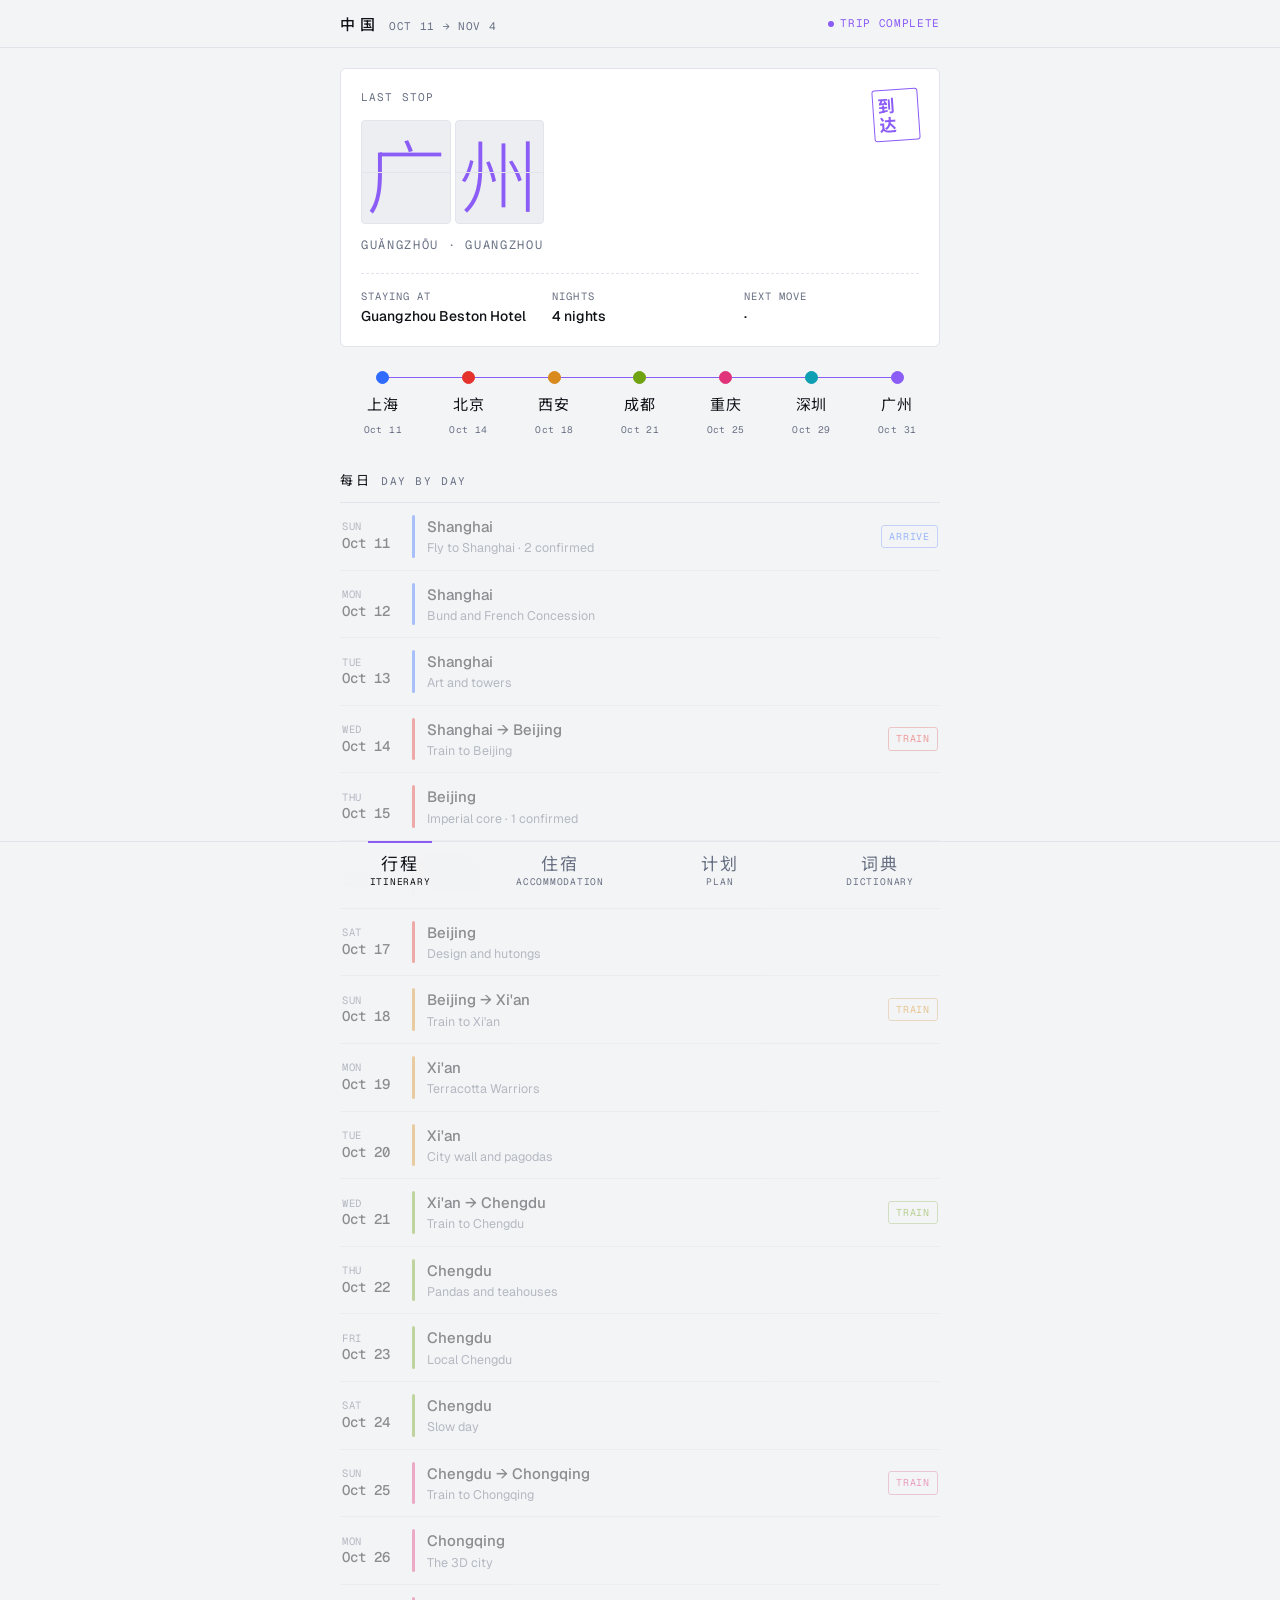
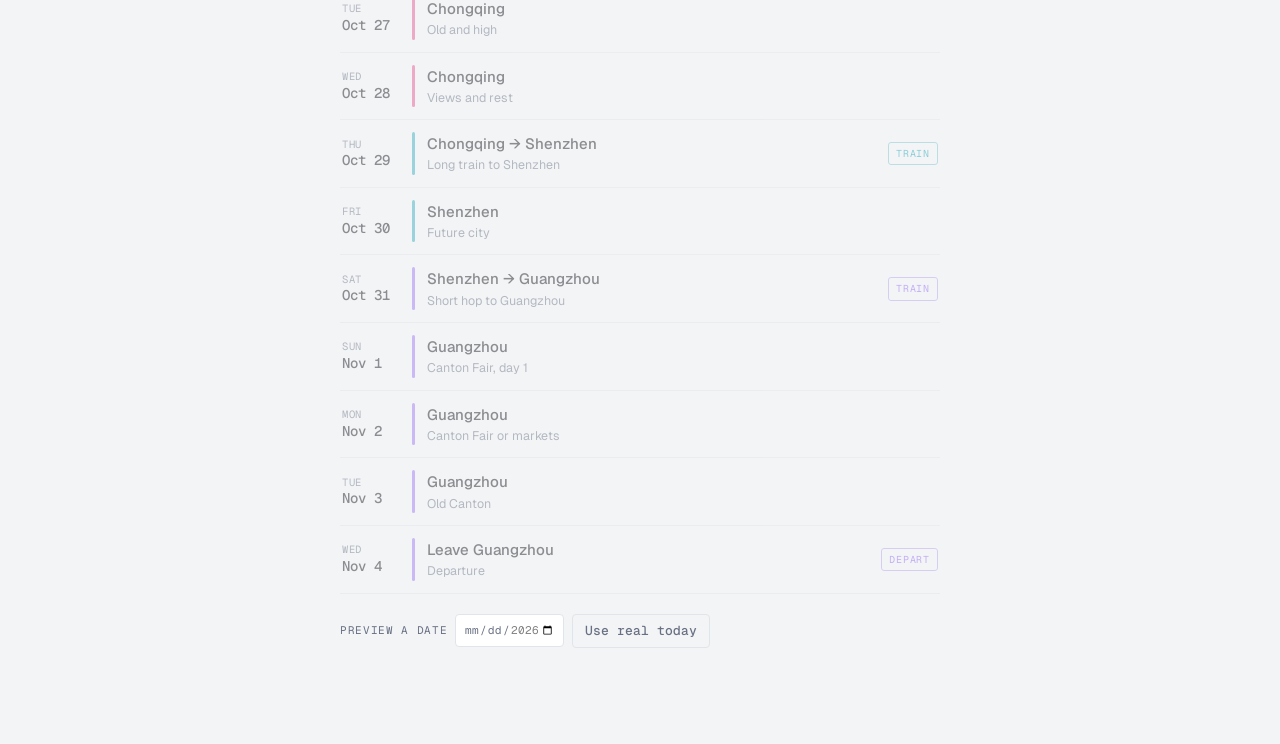
==== docs/index.html @ 078967a6 "Minimal futurist redesign - Geist, Geist Mono and Noto Sans SC replace the serif and ticket look - H" ====
<!doctype html>
<html lang="en">
<head>
<meta charset="utf-8">
<meta name="viewport" content="width=device-width, initial-scale=1, viewport-fit=cover">
<meta name="theme-color" content="#08090C">
<meta name="apple-mobile-web-app-capable" content="yes">
<meta name="mobile-web-app-capable" content="yes">
<meta name="apple-mobile-web-app-title" content="China Trip">
<link rel="manifest" href="manifest.webmanifest">
<link rel="apple-touch-icon" href="apple-touch-icon.png">
<style>:root{padding-top:env(safe-area-inset-top,0px);padding-bottom:env(safe-area-inset-bottom,0px)}body{margin:0}[hidden]{display:none!important}img{max-width:100%}</style>
</head>
<body>
<title>China Trip 2026</title>
<link rel="stylesheet" href="https://fonts.googleapis.com/css2?family=Geist:wght@400;500;600&family=Geist+Mono:wght@400;500&family=Noto+Sans+SC:wght@300;400;500;700&display=swap">
<style>
/* Layout: phone app shell. Sticky top bar, one panel per tab, fixed bottom tab bar.
   Look: minimal, futurist, Chinese. Hairlines instead of cards, thin sans hanzi as the hero,
   mono for data, a square seal (印) for today. One accent at a time: today's city color via --accent. */
:root{
  --paper:#F3F4F6; --card:#FFFFFF; --ink:#0E1116; --muted:#687083; --line:#E1E4EA; --faint:#ECEEF2;
  --ok:#138A55; --ok-soft:#E3F4EA; --warn:#A86A00; --warn-soft:#FAF0DA;
  --c-sh:#2F6BFF; --c-bj:#E5322D; --c-xa:#D98A1C; --c-cd:#6FA312; --c-cq:#E0337A; --c-sz:#0E9FB2; --c-gz:#8B5CF6;
  --accent:var(--c-sh); --glow:none;
  --stamp:var(--accent); --stamp-soft:color-mix(in srgb,var(--accent) 9%,var(--card));
  --f-display:"Noto Sans SC","PingFang SC","Microsoft YaHei",sans-serif;
  --f-body:"Geist","Noto Sans SC",-apple-system,"PingFang SC",system-ui,sans-serif;
  --f-mono:"Geist Mono",ui-monospace,Menlo,Consolas,monospace;
  --r:6px;
}
@media (prefers-color-scheme: dark){:root:not([data-theme="light"]){
  --paper:#08090C; --card:#101218; --ink:#E8EAF0; --muted:#8A90A2; --line:#1F232D; --faint:#15181F;
  --ok:#4CD89A; --ok-soft:#0F2A1F; --warn:#F2B84B; --warn-soft:#2B220F;
  --c-sh:#5B8CFF; --c-bj:#FF5A4E; --c-xa:#F2A93B; --c-cd:#A6E04A; --c-cq:#FF5C9A; --c-sz:#3CCFE0; --c-gz:#A98BFF;
  --glow:0 0 24px color-mix(in srgb,var(--accent) 45%,transparent);
  color-scheme:dark }}
:root[data-theme="dark"]{
  --paper:#08090C; --card:#101218; --ink:#E8EAF0; --muted:#8A90A2; --line:#1F232D; --faint:#15181F;
  --ok:#4CD89A; --ok-soft:#0F2A1F; --warn:#F2B84B; --warn-soft:#2B220F;
  --c-sh:#5B8CFF; --c-bj:#FF5A4E; --c-xa:#F2A93B; --c-cd:#A6E04A; --c-cq:#FF5C9A; --c-sz:#3CCFE0; --c-gz:#A98BFF;
  --glow:0 0 24px color-mix(in srgb,var(--accent) 45%,transparent);
  color-scheme:dark }

*{box-sizing:border-box}
html,body{background:var(--paper)}
body{color:var(--ink);font-family:var(--f-body);font-size:15px;line-height:1.55;-webkit-font-smoothing:antialiased;font-weight:400}
button,input{font:inherit;color:inherit}
button{cursor:pointer}
:focus-visible{outline:1.5px solid var(--accent);outline-offset:2px;border-radius:4px}
.zh{font-family:var(--f-display)}
.mono{font-family:var(--f-mono);font-variant-numeric:tabular-nums}

/* Top bar */
.top{position:sticky;top:env(safe-area-inset-top,0px);z-index:5;background:color-mix(in srgb,var(--paper) 88%,transparent);backdrop-filter:blur(12px);-webkit-backdrop-filter:blur(12px);border-bottom:1px solid var(--line)}
.top-in{max-width:640px;margin:0 auto;padding:12px 20px;display:flex;align-items:center;justify-content:space-between;gap:12px}
.brand{display:flex;align-items:baseline;gap:10px;min-width:0}
.brand b{font-family:var(--f-display);font-weight:500;font-size:15px;letter-spacing:.3em}
.brand span{color:var(--muted);font-family:var(--f-mono);font-size:11px;letter-spacing:.06em;text-transform:uppercase}
.status{font-family:var(--f-mono);font-size:11px;letter-spacing:.06em;text-transform:uppercase;color:var(--accent);white-space:nowrap;display:flex;align-items:center;gap:6px}
.status::before{content:"";width:6px;height:6px;border-radius:50%;background:var(--accent);box-shadow:var(--glow)}

main{max-width:640px;margin:0 auto;padding-inline:20px;padding-block:20px calc(96px + env(safe-area-inset-bottom,0px))}
section[role=tabpanel]{display:flex;flex-direction:column;gap:20px}
h2{font-family:var(--f-mono);font-size:11px;letter-spacing:.14em;text-transform:uppercase;color:var(--muted);margin:12px 0 -8px;font-weight:400;display:flex;gap:10px;align-items:baseline}
h2 .zh{font-size:13px;letter-spacing:.2em;color:var(--ink)}

/* Bottom tabs */
nav.tabs{position:fixed;left:0;right:0;bottom:0;z-index:6;background:color-mix(in srgb,var(--paper) 90%,transparent);backdrop-filter:blur(12px);-webkit-backdrop-filter:blur(12px);border-top:1px solid var(--line);padding-bottom:env(safe-area-inset-bottom,0px)}
.tabs-in{max-width:640px;margin:0 auto;display:grid;grid-template-columns:repeat(4,1fr)}
.tab{background:none;border:0;padding:10px 4px 10px;display:flex;flex-direction:column;align-items:center;gap:2px;color:var(--muted);position:relative}
.tab::before{content:"";position:absolute;top:-1px;left:30%;right:30%;height:2px;background:transparent;transition:background .2s}
.tab .zh{font-size:17px;line-height:1.25;font-weight:400;letter-spacing:.1em}
.tab small{font-family:var(--f-mono);font-size:9.5px;letter-spacing:.08em;text-transform:uppercase}
.tab[aria-selected=true]{color:var(--ink)}
.tab[aria-selected=true]::before{background:var(--accent);box-shadow:var(--glow)}

/* Hero (was: ticket) */
.ticket{background:var(--card);border:1px solid var(--line);border-radius:var(--r);position:relative;overflow:hidden}
.ticket-main{padding:20px 20px 18px;display:grid;grid-template-columns:1fr auto;gap:8px 16px;align-items:start}
.eyebrow{font-family:var(--f-mono);font-size:11px;letter-spacing:.1em;text-transform:uppercase;color:var(--muted)}
.big-zh{display:flex;gap:4px;margin-top:14px}
.flapch{font-family:var(--f-display);font-weight:300;font-size:clamp(54px,17vw,80px);line-height:1;width:1.12em;height:1.3em;display:grid;place-items:center;border:1px solid var(--line);border-radius:4px;color:var(--accent);text-shadow:var(--glow);position:relative;overflow:hidden;background:var(--faint)}
.flapch::after{content:"";position:absolute;left:0;right:0;top:50%;height:1px;background:var(--line)}
.flapch.spin{color:var(--muted)}
.big-py{font-family:var(--f-mono);font-size:12px;letter-spacing:.14em;text-transform:uppercase;color:var(--muted);margin-top:12px}
.stamp{border:1.5px solid var(--accent);border-radius:3px;color:var(--accent);padding:6px 5px;display:flex;align-items:center;justify-content:center;transform:rotate(-4deg);line-height:1}
.stamp .zh{writing-mode:vertical-rl;font-size:17px;font-weight:700;letter-spacing:.12em;display:block}
.stamp small{display:none}
.perf{height:0;border-top:1px dashed var(--line);margin:0 20px}
.ticket-foot{padding:14px 20px 18px;display:grid;grid-template-columns:repeat(auto-fit,minmax(130px,1fr));gap:12px 16px}
.kv .k{font-family:var(--f-mono);font-size:10.5px;color:var(--muted);text-transform:uppercase;letter-spacing:.1em}
.kv .v{font-weight:500;font-size:14px;overflow-wrap:anywhere;margin-top:2px}

/* Route */
.route{padding:4px 0 0}
.route ol{list-style:none;margin:0;padding:0;display:grid;grid-template-columns:repeat(7,1fr);position:relative}
.route ol::before{content:"";position:absolute;left:7.14%;right:7.14%;top:6px;height:1px;background:var(--line)}
.route .fill{position:absolute;left:7.14%;top:6px;height:1px;width:0;background:var(--accent);box-shadow:var(--glow);transition:width .7s cubic-bezier(.2,.8,.2,1)}
.route li{display:flex;flex-direction:column;align-items:center;gap:8px;position:relative;min-width:0}
.route .dot{width:13px;height:13px;border-radius:50%;background:var(--paper);border:1px solid var(--muted);position:relative;transition:background .2s,border-color .2s,box-shadow .2s}
.route li.past .dot{background:var(--cc);border-color:var(--cc)}
.route li.now .dot{background:var(--accent);border-color:var(--accent);box-shadow:0 0 0 4px var(--stamp-soft),var(--glow)}
.route.pending li .dot{background:var(--paper)!important;border-color:var(--muted)!important;box-shadow:none!important}
.route .zh{font-size:15px;font-weight:400;letter-spacing:.06em}
.route li.now .zh{color:var(--accent)}
.route small{font-family:var(--f-mono);font-size:9.5px;color:var(--muted);white-space:nowrap;letter-spacing:.04em}

/* Day list */
.days{border-top:1px solid var(--line)}
.day{display:grid;grid-template-columns:58px 3px 1fr auto;gap:12px;align-items:center;padding:12px 2px;border-bottom:1px solid var(--line)}
.day .d{font-family:var(--f-mono);font-size:10.5px;color:var(--muted);line-height:1.3;text-transform:uppercase;letter-spacing:.06em}
.day .d b{display:block;font-size:14px;color:var(--ink);font-weight:500;letter-spacing:0;text-transform:none}
.day .bar{align-self:stretch;width:3px;border-radius:2px;background:var(--cc);opacity:.85}
.day .what{min-width:0}
.day .what b{font-weight:500}
.day .what span{display:block;font-size:12.5px;color:var(--muted)}
.tag{font-family:var(--f-mono);font-size:10px;letter-spacing:.08em;text-transform:uppercase;padding:3px 7px;border-radius:3px;border:1px solid var(--line);color:var(--muted);white-space:nowrap}
.tag.move{border-color:color-mix(in srgb,var(--cc) 50%,var(--line));color:var(--cc)}
.day.past{opacity:.45}
.day.today{background:var(--stamp-soft);border-radius:4px}
.day.today .tag{background:var(--accent);border-color:var(--accent);color:var(--card)}

.sim{display:flex;flex-wrap:wrap;gap:8px;align-items:center;font-family:var(--f-mono);font-size:11px;letter-spacing:.06em;text-transform:uppercase;color:var(--muted)}
.sim input{background:var(--card);border:1px solid var(--line);border-radius:4px;padding:6px 8px;font-family:var(--f-mono);text-transform:none}
.btn{background:transparent;border:1px solid var(--line);border-radius:4px;padding:6px 12px;font-size:13px;font-weight:500}
.btn.solid{background:var(--ink);color:var(--paper);border-color:var(--ink)}

/* Stays */
.summary{display:grid;grid-template-columns:repeat(3,1fr);border-top:1px solid var(--line);border-bottom:1px solid var(--line)}
.summary div{padding:14px 0;display:flex;flex-direction:column;gap:2px}
.summary div+div{border-left:1px solid var(--line);padding-left:14px}
.summary b{font-family:var(--f-mono);font-weight:400;font-size:22px;font-variant-numeric:tabular-nums}
.summary span{font-family:var(--f-mono);font-size:10.5px;letter-spacing:.1em;text-transform:uppercase;color:var(--muted)}
.stay{--cc:var(--muted)}
.stay .ticket-main{grid-template-columns:auto 1fr;align-items:center}
.stay .city-zh{font-family:var(--f-display);font-weight:300;font-size:30px;color:var(--cc);line-height:1;writing-mode:vertical-rl;letter-spacing:.1em}
.stay h3{margin:4px 0 0;font-size:15.5px;font-weight:500;line-height:1.35;text-wrap:balance}
.stay .when{font-family:var(--f-mono);font-size:11px;letter-spacing:.04em;color:var(--muted)}
.stay.current{border-color:var(--accent);box-shadow:var(--glow)}
.links{display:flex;flex-wrap:wrap;gap:8px;padding:0 20px 18px}
.links a{font-family:var(--f-mono);font-size:11px;letter-spacing:.06em;text-transform:uppercase;color:var(--ink);text-decoration:none;border:1px solid var(--line);padding:6px 10px;border-radius:4px}
.copy{display:inline-flex;align-items:center;gap:6px;background:none;border:0;padding:0;font-family:var(--f-mono);font-size:12.5px;font-weight:400;text-decoration:underline dotted;text-underline-offset:3px;color:inherit}
.note{font-size:13px;color:var(--muted);border-left:2px solid var(--accent);padding:2px 0 2px 12px}
.note b{color:var(--ink);font-weight:500}

/* Plan */
.chips{display:flex;gap:6px;overflow-x:auto;padding-bottom:4px;scrollbar-width:none}
.chips::-webkit-scrollbar{display:none}
.chip{flex:none;border:1px solid var(--line);background:transparent;border-radius:999px;padding:5px 12px;font-family:var(--f-mono);font-size:11px;letter-spacing:.06em;text-transform:uppercase;color:var(--muted)}
.chip[aria-pressed=true]{background:var(--ink);border-color:var(--ink);color:var(--paper)}
.pday{background:var(--card);border:1px solid var(--line);border-radius:var(--r);overflow:hidden;scroll-margin-top:72px}
.pday header{display:flex;align-items:center;gap:14px;padding:14px 16px;border-bottom:1px solid var(--line)}
.pday header .zh{font-size:24px;font-weight:300;color:var(--cc);line-height:1;letter-spacing:.06em}
.pday header div{flex:1;min-width:0}
.pday header b{display:block;font-size:15px;font-weight:500}
.pday header span{font-family:var(--f-mono);font-size:10.5px;letter-spacing:.06em;text-transform:uppercase;color:var(--muted)}
.pday.today{border-color:var(--accent);box-shadow:var(--glow)}
.pday.past{opacity:.55}
.pday ul{list-style:none;margin:0;padding:6px 0}
.pday li label{display:grid;grid-template-columns:20px 1fr;gap:12px;padding:8px 16px;align-items:start;cursor:pointer}
.pday li input{appearance:none;-webkit-appearance:none;width:16px;height:16px;margin:3px 0 0;border:1px solid var(--muted);border-radius:3px;display:grid;place-items:center;background:transparent}
.pday li input::after{content:"";width:8px;height:4px;border-left:1.5px solid var(--card);border-bottom:1.5px solid var(--card);transform:translateY(-1px) rotate(-45deg);opacity:0}
.pday li input:checked{background:var(--ok);border-color:var(--ok)}
.pday li input:checked::after{opacity:1}
.pday li .txt{display:block;background-image:linear-gradient(var(--ok),var(--ok));background-repeat:no-repeat;background-position:0 58%;background-size:0% 1.5px;transition:background-size .4s ease-out,color .2s}
.pday li input:checked + span .txt{background-size:100% 1.5px;color:var(--muted)}
.pday .transit{margin:0 16px 12px;font-family:var(--f-mono);font-size:11.5px;padding:8px 0 0;border-top:1px dashed var(--line);display:flex;flex-wrap:wrap;gap:6px 10px;align-items:center;color:var(--muted)}
.pday .tip{margin:0 16px 14px;font-size:13px;padding:2px 0 2px 12px;border-left:2px solid var(--accent);color:var(--ink)}
.pday .tip b{font-family:var(--f-mono);font-size:10.5px;letter-spacing:.1em;text-transform:uppercase;color:var(--accent);font-weight:400;margin-right:4px}
.badge{display:inline-block;font-family:var(--f-mono);font-size:10px;letter-spacing:.08em;text-transform:uppercase;padding:2px 7px;border-radius:3px;white-space:nowrap}
.badge.confirmed{background:var(--ok-soft);color:var(--ok)}
.badge.tobook{background:var(--warn-soft);color:var(--warn)}
.meta{display:flex;flex-wrap:wrap;align-items:center;gap:6px 10px;margin-top:5px}

/* Dictionary */
.search{width:100%;background:transparent;border:0;border-bottom:1px solid var(--line);border-radius:0;padding:10px 2px;font-size:16px}
.search:focus{outline:none;border-bottom-color:var(--accent)}
.cat{display:flex;flex-direction:column;border-top:1px solid var(--line)}
.cat h3{margin:0;padding:14px 0 6px;font-family:var(--f-mono);font-size:11px;font-weight:400;letter-spacing:.12em;text-transform:uppercase;color:var(--muted);display:flex;justify-content:space-between;align-items:baseline}
.cat h3 .zh{font-size:14px;letter-spacing:.2em;color:var(--ink);text-transform:none}
.ph{display:grid;grid-template-columns:1fr auto;gap:2px 12px;padding:12px 0;border-top:1px solid var(--faint);align-items:center}
.cat h3 + .ph{border-top:0}
.ph .en{font-size:12.5px;color:var(--muted);grid-column:1}
.ph .hz{font-family:var(--f-display);font-size:22px;font-weight:400;line-height:1.35;grid-column:1;letter-spacing:.04em}
.ph .py{font-family:var(--f-mono);font-size:13px;grid-column:1;color:var(--accent)}
.ph .acts{grid-column:2;grid-row:1 / span 3;display:flex;flex-direction:column;gap:6px}
.ico{width:36px;height:36px;border-radius:50%;border:1px solid var(--line);background:transparent;display:grid;place-items:center;padding:0;color:var(--ink)}
.ico svg{width:16px;height:16px;stroke:currentColor;fill:none;stroke-width:1.6;stroke-linecap:round;stroke-linejoin:round}
.empty{text-align:center;color:var(--muted);padding:24px}

/* Show-to-someone overlay */
.show{position:fixed;inset:0;z-index:20;background:var(--paper);display:flex;flex-direction:column;align-items:center;justify-content:center;gap:18px;padding:24px 20px;text-align:center}
.show .hz{font-family:var(--f-display);font-weight:500;font-size:clamp(44px,13vw,96px);line-height:1.25;text-wrap:balance;letter-spacing:.04em}
.show .py{font-family:var(--f-mono);font-size:18px;color:var(--accent)}
.show .en{font-size:15px;color:var(--muted)}
.toast{position:fixed;left:50%;bottom:calc(84px + env(safe-area-inset-bottom,0px));transform:translateX(-50%);background:var(--ink);color:var(--paper);padding:8px 14px;border-radius:4px;font-family:var(--f-mono);font-size:11px;letter-spacing:.06em;text-transform:uppercase;z-index:30}

@media (prefers-reduced-motion:no-preference){
  .day.today,.pday.today{animation:pulse 1.6s ease-out 1}
  @keyframes pulse{from{box-shadow:0 0 0 6px var(--stamp-soft)}}
  .stamp.thump{animation:thump .5s cubic-bezier(.3,1.6,.5,1) .55s both}
  @keyframes thump{0%{transform:rotate(-20deg) scale(1.9);opacity:0}60%{opacity:1}100%{transform:rotate(-4deg) scale(1)}}
  section[role=tabpanel].enter{animation:glide .18s ease-out}
  @keyframes glide{from{opacity:0;transform:translateX(8px)}}
}
@media (prefers-reduced-motion:reduce){.route .fill{transition:none}.pday li .txt{transition:none}}
@media (max-width:380px){.summary b{font-size:18px}.day{grid-template-columns:52px 3px 1fr auto;gap:10px}}
</style>

<header class="top">
  <div class="top-in">
    <div class="brand"><b class="zh">中国</b><span>Oct 11 → Nov 4</span></div>
    <span class="status" id="status">…</span>
  </div>
</header>

<main>
  <section role="tabpanel" id="p-itinerary" aria-labelledby="t-itinerary"></section>
  <section role="tabpanel" id="p-stays" aria-labelledby="t-stays" hidden></section>
  <section role="tabpanel" id="p-plan" aria-labelledby="t-plan" hidden></section>
  <section role="tabpanel" id="p-dictionary" aria-labelledby="t-dictionary" hidden></section>
</main>

<nav class="tabs" aria-label="Sections">
  <div class="tabs-in" role="tablist">
    <button class="tab" role="tab" id="t-itinerary" data-tab="itinerary" aria-controls="p-itinerary"><span class="zh">行程</span><small>Itinerary</small></button>
    <button class="tab" role="tab" id="t-stays" data-tab="stays" aria-controls="p-stays"><span class="zh">住宿</span><small>Accommodation</small></button>
    <button class="tab" role="tab" id="t-plan" data-tab="plan" aria-controls="p-plan"><span class="zh">计划</span><small>Plan</small></button>
    <button class="tab" role="tab" id="t-dictionary" data-tab="dictionary" aria-controls="p-dictionary"><span class="zh">词典</span><small>Dictionary</small></button>
  </div>
</nav>

<div class="show" id="show" hidden>
  <div class="hz" id="show-hz"></div>
  <div class="py" id="show-py"></div>
  <div class="en" id="show-en"></div>
  <div style="display:flex;gap:10px"><button class="btn" id="show-say">Play audio</button><button class="btn solid" id="show-close">Close</button></div>
</div>

<script>
(function(){
const store={get(k,d){try{const v=localStorage.getItem(k);return v==null?d:JSON.parse(v)}catch(e){return d}},set(k,v){try{localStorage.setItem(k,JSON.stringify(v))}catch(e){}}};
const $=s=>document.querySelector(s);
const norm=it=>typeof it==='string'?{text:it}:it;
const STATUS={confirmed:'Confirmed',tobook:'To book'};
const badge=st=>STATUS[st]?`<span class="badge ${st}">${STATUS[st]}</span>`:'';
const meta=it=>(it.status||it.ref||it.time)?`<span class="meta">${badge(it.status)}${it.time?`<span class="mono">${esc(it.time)}</span>`:''}${it.ref?`<button class="copy" data-copy="${esc(it.ref)}" aria-label="Copy reference">${esc(it.ref)}</button>`:''}</span>`:'';
const hash=s=>{let h=0;for(const ch of s)h=(h*31+ch.charCodeAt(0))|0;return (h>>>0).toString(36)};
const esc=s=>String(s).replace(/[&<>"]/g,c=>({'&':'&amp;','<':'&lt;','>':'&gt;','"':'&quot;'}[c]));

/* =====================================================================
   TRIP DATA. Edit only this block to add, remove or confirm things.

   Plan item formats (PLAN[date].i):
     'Walk the Bund'                                   → idea, no label
     {text:'Terracotta Army tickets', status:'tobook'}  → "To book" label
     {text:'Forbidden City', status:'confirmed',
      ref:'2026…', time:'09:00'}                        → "Confirmed" label, copyable ref
   TRANSIT entries use the same {text, status, ref} shape.
   ===================================================================== */
const CITIES={
  sh:{en:'Shanghai',zh:'上海',py:'Shànghǎi'},
  bj:{en:'Beijing',zh:'北京',py:'Běijīng'},
  xa:{en:"Xi'an",zh:'西安',py:"Xī'ān"},
  cd:{en:'Chengdu',zh:'成都',py:'Chéngdū'},
  cq:{en:'Chongqing',zh:'重庆',py:'Chóngqìng'},
  sz:{en:'Shenzhen',zh:'深圳',py:'Shēnzhèn'},
  gz:{en:'Guangzhou',zh:'广州',py:'Guǎngzhōu'}
};
const STAYS=[
  {c:'sh',name:'Waiting Hotel (Shanghai Bund Nanjing East Road Pedestrian Street)',in:'2026-10-11',out:'2026-10-14',room:'Premium One-Bed Room',price:'REMOVED',no:'REMOVED',area:'南京东路步行街 · Nanjing East Rd'},
  {c:'bj',name:'Manxin Hotel Beijing Temple of Heaven',in:'2026-10-14',out:'2026-10-18',room:'Guestroom (Queen Bed)',price:'REMOVED',no:'REMOVED',area:'天坛 · Temple of Heaven'},
  {c:'xa',name:"Mcsrh Hotel (Xi'an Bell and Drum Tower Branch)",in:'2026-10-18',out:'2026-10-21',room:'M1 Delight Double Bed Room',price:'REMOVED',no:'REMOVED',area:'钟鼓楼 · Bell & Drum Tower'},
  {c:'cd',name:'Mcsrh Hotel (Chengdu Chunxi Road Taikoo Li Branch)',in:'2026-10-21',out:'2026-10-25',room:'Sunshine M1 (Double Bed)',price:'REMOVED',no:'REMOVED',area:'春熙路 太古里 · Chunxi Rd, Taikoo Li'},
  {c:'cq',name:'Asiam International Hotel in Hongyadong, Jiefangbei, Chongqing',in:'2026-10-25',out:'2026-10-29',room:'Lanshan City View King Room',price:'REMOVED',no:'REMOVED',area:'洪崖洞 解放碑 · Hongyadong, Jiefangbei'},
  {c:'sz',name:'Garden Bincee Hotel by Lux Cabins (Futian Convention and Exhibition Center, Gangxia Subway Station)',in:'2026-10-29',out:'2026-10-31',room:'Deluxe King Room',price:'REMOVED',no:'REMOVED',area:'福田 岗厦 · Futian, Gangxia'},
  {c:'gz',name:'Guangzhou Beston Hotel (Liwang Huadiwan Metro Station Branch)',in:'2026-10-31',out:'2026-11-04',room:'City View Special Queen Room',price:'REMOVED',no:'REMOVED',area:'荔湾 花地湾 · Liwan, Huadiwan'}
];
const TRANSIT={
  '2026-10-11':{text:'Fly Taipei → Hong Kong → Shanghai Pudong T2, land 22:10',status:'confirmed'},
  '2026-10-14':{text:'G train · Shanghai Hongqiao → Beijing South · about 4.5 to 6 h',status:'tobook'},
  '2026-10-18':{text:"G train · Beijing West → Xi'an North · about 4.5 to 6 h",status:'tobook'},
  '2026-10-21':{text:"G/D train · Xi'an North → Chengdu East · about 3.5 to 4.5 h",status:'tobook'},
  '2026-10-25':{text:'G train · Chengdu East → Chongqing North or West · about 1.5 to 2 h',status:'tobook'},
  '2026-10-29':{text:'G train · Chongqing West → Shenzhen North · about 6.5 to 8 h, longest ride of the trip',status:'tobook'},
  '2026-10-31':{text:'G train · Shenzhen North or Futian → Guangzhou South · about 30 to 60 min',status:'tobook'},
  '2026-11-04':{text:'Check out. Onward to the beach.'}
};
const PLAN={
  '2026-10-11':{t:'Fly to Shanghai',i:[
    {text:'CX489 · Taipei Taoyuan T1 → Hong Kong T1',status:'confirmed',time:'10:50 → 13:00'},
    'Hong Kong layover, about 6 h. Lunch and rest airside',
    {text:'CX362 · Hong Kong T1 → Shanghai Pudong T2',status:'confirmed',time:'19:20 → 22:10'},
    'Taxi or DiDi to the hotel, about 1 h. Metro and Maglev are usually done by the time you clear immigration',
    'Late check-in, sleep'],
    tip:'Economy Light: 1 checked piece. Ask at Taoyuan to tag the bag through to Shanghai, and message the hotel on Trip.com that you arrive after midnight.'},
  '2026-10-12':{t:'Bund and French Concession',i:['Morning walk down Nanjing East Road to the Bund, Lujiazui skyline across the river','Wukang Road and Anfu Road: plane trees, cafes, local designer shops','Columbia Circle for architecture and a coffee','Tianzifang lanes in the late afternoon','Yuyuan Garden area lit up at night'],tip:'Monday: most Shanghai museums are closed. Keep art for Tuesday.'},
  '2026-10-13':{t:'Art and towers',i:['West Bund: Long Museum and West Bund Museum, then a riverside walk','Power Station of Art','Shanghai Tower observation deck at sunset','Dinner on Huanghe Road for shengjian bao']},
  '2026-10-14':{t:'Train to Beijing',i:['Morning coffee, pack, check out','Evening walk around Qianmen and Dashilar, close to the hotel','Peking duck dinner']},
  '2026-10-15':{t:'Imperial core',i:[
    'Temple of Heaven at opening, watch locals do tai chi and sing',
    {text:'Forbidden City (Palace Museum). Enter at Meridian Gate in the south, exit north',status:'confirmed',ref:'20261008910087807065'},
    'Jingshan Park hill for the sunset view over the palace roofs'],
    tip:'Bring the passport you booked with, it is your ticket at the gate. Closed Mondays.'},
  '2026-10-16':{t:'Great Wall day',i:['Mutianyu section: cable car up, toboggan down','Leave early, back in the city by late afternoon','Hotpot or jianbing street snack at night']},
  '2026-10-17':{t:'Design and hutongs',i:['798 Art District galleries','Galaxy SOHO (Zaha Hadid) for architecture photos','Sanlitun for fashion and brand browsing','Gulou and Nanluoguxiang hutongs in the evening']},
  '2026-10-18':{t:"Train to Xi'an",i:['Check out, ride west','Muslim Quarter (Huimin Street) right next to the hotel: roujiamo, yangrou paomo, persimmon cakes','Bell and Drum Towers lit at night']},
  '2026-10-19':{t:'Terracotta Warriors',i:[
    {text:'Terracotta Army museum, go early (Pit 1 first)',status:'tobook'},
    'Optional: Huaqing Palace on the way back','Grand Tang Everbright City light show at night'],
    tip:'Book with your passport in advance. Open daily, including Mondays.'},
  '2026-10-20':{t:'City wall and pagodas',i:['Rent a bike on the City Wall, full loop is about 14 km','Big Wild Goose Pagoda and the north square fountains','Biangbiang noodles for lunch','Slow evening, pack for Chengdu']},
  '2026-10-21':{t:'Train to Chengdu',i:['Chunxi Road and Taikoo Li, right outside the hotel','IFS mall rooftop panda','First Sichuan hotpot (order yuanyang half and half)']},
  '2026-10-22':{t:'Pandas and teahouses',i:['Chengdu Panda Base at opening, pandas are active in the cool morning',"People's Park teahouse, ear cleaning if you dare",'Kuanzhai Alley late afternoon'],tip:'Pandas sleep by late morning. Aim to be at the gate before 8:00.'},
  '2026-10-23':{t:'Local Chengdu',i:['Wenshu Monastery and its vegetarian restaurant','Yulin neighborhood for bars and street food','Meet Michelle'],tip:'Michelle overlaps in Chengdu and Chongqing.'},
  '2026-10-24':{t:'Slow day',i:['Dongjiao Memory art district','Jianshe Road snack street','Sichuan opera with face changing at night']},
  '2026-10-25':{t:'Train to Chongqing',i:['Short ride, arrive by lunch','Hongyadong lit up at night, the hotel is right there','Chongqing xiaomian noodles']},
  '2026-10-26':{t:'The 3D city',i:['Liziba: monorail Line 2 through a residential building','Yangtze River Cableway','Raffles City Chongqing (Safdie) and Chaotianmen','Jiefangbei at night']},
  '2026-10-27':{t:'Old and high',i:['Ciqikou ancient town in the morning','Eling Park lookout','Shibati old quarter','Chongqing hotpot, the real spicy one']},
  '2026-10-28':{t:'Views and rest',i:['Slow morning, laundry, plan Shenzhen','Nanshan Yikeshu night viewpoint over the peninsula','Riverside walk along the Jialing']},
  '2026-10-29':{t:'Long train to Shenzhen',i:['Pack snacks and download shows, this is the long one','Evening around Futian','Ping An Finance Centre observation deck if energy allows']},
  '2026-10-30':{t:'Future city',i:['Huaqiangbei electronics market','OCT Loft creative park','Shenzhen Bay Park at sunset','Shenzhen Bay MixC or Upper Hills for design and fashion']},
  '2026-10-31':{t:'Short hop to Guangzhou',i:['Check in near Huadiwan','Canton Tower and Haixinsha at night','Dim sum dinner in Liwan']},
  '2026-11-01':{t:'Canton Fair, day 1',i:[
    {text:'Canton Fair Phase 3 buyer badge (register online with passport)',status:'tobook'},
    'Pazhou complex, Phase 3 halls: textiles, garments, shoes, fashion accessories',
    'Collect business cards and price sheets','Note MOQ, fabric and sample terms per booth'],
    tip:'Phase 3 usually runs Oct 31 to Nov 4. Confirm the 2026 dates on cantonfair.org.cn.'},
  '2026-11-02':{t:'Canton Fair or markets',i:['Second fair day for follow-ups','Or Baima / Liuhua garment wholesale markets near Guangzhou Railway Station','Shahe clothing market (opens very early)']},
  '2026-11-03':{t:'Old Canton',i:['Chen Clan Ancestral Hall, close to the hotel','Shamian Island colonial streets','Yongqingfang and Enning Road','Last big Cantonese dinner']},
  '2026-11-04':{t:'Departure',i:['Slow breakfast, check out','Head to the beach']}
};
/* ===================== END TRIP DATA ===================== */

const DAY=86400000;
const toUTC=s=>{const[y,m,d]=s.split('-').map(Number);return Date.UTC(y,m-1,d)};
const keyOf=t=>new Date(t).toISOString().slice(0,10);
const localToday=()=>{const n=new Date();return `${n.getFullYear()}-${String(n.getMonth()+1).padStart(2,'0')}-${String(n.getDate()).padStart(2,'0')}`};
const fmt=(s,o)=>new Date(toUTC(s)).toLocaleDateString('en-US',Object.assign({timeZone:'UTC'},o));
const short=s=>fmt(s,{month:'short',day:'numeric'});
const START='2026-10-11',END='2026-11-04';

const DAYS=[];
for(let t=toUTC(START);t<=toUTC(END);t+=DAY){
  const k=keyOf(t);
  const si=STAYS.findIndex(s=>k>=s.in&&k<s.out);
  const arriving=STAYS.findIndex(s=>s.in===k);
  let kind='stay',c=si>=0?STAYS[si].c:STAYS[STAYS.length-1].c,from=null;
  if(k===START)kind='arrive';
  else if(k===END)kind='depart';
  else if(arriving>0){kind='move';from=STAYS[arriving-1].c}
  DAYS.push({k,c,si,kind,from});
}

let sim=null;
const today=()=>sim||localToday();

function phase(){
  const t=today();
  if(t<START)return{when:'before',n:Math.round((toUTC(START)-toUTC(t))/DAY)};
  if(t>END)return{when:'after'};
  const idx=DAYS.findIndex(d=>d.k===t);
  return{when:'during',idx,day:DAYS[idx]};
}

function setStatus(){
  const p=phase(),s=$('#status');
  s.textContent=p.when==='before'?`Starts in ${p.n} day${p.n===1?'':'s'}`:p.when==='after'?'Trip complete':`Day ${p.idx+1} of ${DAYS.length}`;
}

/* ---------- Motion ---------- */
const REDUCED=(()=>{try{return matchMedia('(prefers-reduced-motion: reduce)').matches}catch(e){return false}})();
let shownCity=null, routeDrawn=false;
const FLAP_GLYPHS='上海北京西安成都重庆深圳广州东南中华城站';
function flip(delay){
  const tiles=[...document.querySelectorAll('#flap .flapch')];
  tiles.forEach((el,k)=>{
    const target=el.textContent; let n=0;
    setTimeout(()=>{
      el.classList.add('spin');
      const it=setInterval(()=>{
        if(++n>6+k*4){clearInterval(it);el.textContent=target;el.classList.remove('spin');return}
        el.textContent=FLAP_GLYPHS[Math.floor(Math.random()*FLAP_GLYPHS.length)];
      },55);
    },delay);
  });
}
function applyCityAccent(){
  const p=phase();
  const c=p.when==='before'?STAYS[0].c:p.when==='after'?STAYS[STAYS.length-1].c:p.day.c;
  document.documentElement.style.setProperty('--accent',`var(--c-${c})`);
}

/* ---------- Itinerary ---------- */
function renderItinerary(){
  const p=phase();
  let stay,label,stampZh,stampEn,foot='';
  if(p.when==='before'){
    stay=STAYS[0];label=`First stop · ${fmt(START,{weekday:'long',month:'short',day:'numeric'})}`;
    stampZh='出发';stampEn=`in ${p.n}d`;
  }else if(p.when==='after'){
    stay=STAYS[STAYS.length-1];label='Last stop';stampZh='到达';stampEn='done';
  }else{
    const d=p.day;stay=d.si>=0?STAYS[d.si]:STAYS[STAYS.length-1];
    label=d.kind==='move'?`Travel day · from ${CITIES[d.from].en}`:d.kind==='depart'?'Departure day':`Today · ${fmt(d.k,{weekday:'long',month:'short',day:'numeric'})}`;
    stampZh='今天';stampEn='today';
  }
  const city=CITIES[stay.c];
  const nights=(toUTC(stay.out)-toUTC(stay.in))/DAY;
  let nightTxt=`${nights} nights`;
  if(p.when==='during'&&p.day.kind!=='depart'){const n=(toUTC(p.day.k)-toUTC(stay.in))/DAY+1;nightTxt=`Night ${n} of ${nights}`}
  const nextStay=STAYS[STAYS.indexOf(stay)+1];
  const nextTxt=p.when==='after'?'·':nextStay?`${short(stay.out)} → ${CITIES[nextStay.c].en}`:`${short(END)} → beach`;
  const tr=p.when==='during'&&TRANSIT[p.day.k];
  const booked=p.when==='during'&&PLAN[p.day.k]?PLAN[p.day.k].i.map(norm).filter(x=>x.status):[];
  const transit=(tr?`<div class="note"><b>Getting there:</b> ${esc(tr.text)}${tr.status?`<span class="meta">${badge(tr.status)}</span>`:''}</div>`:'')
    +(booked.length?`<div class="note"><b>Bookings today</b>${booked.map(x=>`<div style="margin-top:6px">${esc(x.text)}${meta(x)}</div>`).join('')}</div>`:'');

  const cIdx=STAYS.indexOf(stay);
  const prog=p.when==='before'?0:p.when==='after'?1:cIdx/(STAYS.length-1);
  const animRoute=!routeDrawn&&!REDUCED&&prog>0;
  const stampNow=p.when==='during'&&!REDUCED&&!sim&&store.get('cn-stamp-day','')!==p.day.k;
  if(stampNow)store.set('cn-stamp-day',p.day.k);
  const route=STAYS.map((s,i)=>{
    let cls='';
    if(p.when==='after'||(p.when==='during'&&i<cIdx))cls='past';
    if(p.when==='during'&&i===cIdx)cls='now';
    return `<li class="${cls}" style="--cc:var(--c-${s.c})"><span class="dot"></span><span class="zh">${CITIES[s.c].zh}</span><small>${short(s.in)}</small></li>`;
  }).join('');

  const t=today();
  const rows=DAYS.map(d=>{
    const c=CITIES[d.c];
    const isT=d.k===t, past=d.k<t;
    let what=`<b>${c.en}</b>`, sub=PLAN[d.k]?PLAN[d.k].t:'', tag='';
    const nc=PLAN[d.k]?PLAN[d.k].i.map(norm).filter(x=>x.status==='confirmed').length:0;
    if(nc)sub+=` · ${nc} confirmed`;
    if(d.kind==='arrive'){tag='<span class="tag move">Arrive</span>'}
    else if(d.kind==='move'){what=`<b>${CITIES[d.from].en} → ${c.en}</b>`;tag='<span class="tag move">Train</span>'}
    else if(d.kind==='depart'){what=`<b>Leave ${c.en}</b>`;tag='<span class="tag move">Depart</span>'}
    if(isT)tag='<span class="tag">Today</span>';
    return `<div class="day${isT?' today':''}${past?' past':''}" style="--cc:var(--c-${d.c})" ${isT?'id="today-row"':''}>
      <div class="d mono">${fmt(d.k,{weekday:'short'})}<b>${fmt(d.k,{month:'short',day:'numeric'}).replace(' ',' ')}</b></div>
      <span class="bar"></span>
      <div class="what">${what}<span>${esc(sub)}</span></div>${tag}</div>`;
  }).join('');

  $('#p-itinerary').innerHTML=`
    <article class="ticket" style="--cc:var(--c-${stay.c})">
      <div class="ticket-main">
        <div><div class="eyebrow">${esc(label)}</div>
          <div class="big-zh" id="flap" aria-label="${city.zh}">${[...city.zh].map(ch=>`<span class="flapch">${ch}</span>`).join('')}</div><div class="big-py">${city.py} · ${city.en}</div></div>
        <div class="stamp${stampNow?' thump':''}"><span><span class="zh">${stampZh}</span><small>${stampEn}</small></span></div>
      </div>
      <div class="perf"></div>
      <div class="ticket-foot">
        <div class="kv"><div class="k">Staying at</div><div class="v">${esc(stay.name.split(' (')[0])}</div></div>
        <div class="kv"><div class="k">Nights</div><div class="v">${nightTxt}</div></div>
        <div class="kv"><div class="k">Next move</div><div class="v">${nextTxt}</div></div>
      </div>
    </article>
    ${transit}
    <div class="route${animRoute?' pending':''}" aria-label="Route"><ol><span class="fill" id="rfill"></span>${route}</ol></div>
    <h2><span class="zh">每日</span>Day by day</h2>
    <div class="days">${rows}</div>
    <div class="sim"><label for="simdate">Preview a date</label><input type="date" id="simdate" min="2026-10-01" max="2026-11-10" value="${sim||''}"><button class="btn" id="simreset">Use real today</button></div>`;
  const fill=$('#rfill'),W=85.72*prog;
  if(animRoute){routeDrawn=true;requestAnimationFrame(()=>requestAnimationFrame(()=>{fill.style.width=W+'%';const r=$('.route');setTimeout(()=>r&&r.classList.remove('pending'),700)}))}
  else{fill.style.transition='none';fill.style.width=W+'%';routeDrawn=true}
  if(shownCity!==stay.c){const first=shownCity===null;shownCity=stay.c;if(!REDUCED)flip(first?280:0)}
  $('#simdate').onchange=e=>{sim=e.target.value||null;renderAll()};
  $('#simreset').onclick=()=>{sim=null;renderAll()};
}

/* ---------- Stays ---------- */
function renderStays(){
  const t=today();
  const cards=STAYS.map(s=>{
    const c=CITIES[s.c],n=(toUTC(s.out)-toUTC(s.in))/DAY,cur=t>=s.in&&t<s.out;
    const q=encodeURIComponent(s.name.split(' (')[0]+' '+c.en);
    return `<article class="ticket stay${cur?' current':''}" style="--cc:var(--c-${s.c})">
      <div class="ticket-main">
        <div class="city-zh">${c.zh}</div>
        <div style="min-width:0"><div class="when">${fmt(s.in,{weekday:'short',month:'short',day:'numeric'})} → ${fmt(s.out,{weekday:'short',month:'short',day:'numeric'})} · ${n} night${n>1?'s':''}${cur?' · <b style="color:var(--stamp)">Now</b>':''}</div>
        <h3>${esc(s.name)}</h3></div>
      </div>
      <div class="perf"></div>
      <div class="ticket-foot">
        <div class="kv"><div class="k">Room</div><div class="v">${esc(s.room)}</div></div>
        <div class="kv"><div class="k">Paid</div><div class="v mono">${s.price}</div></div>
        <div class="kv"><div class="k">Area</div><div class="v">${esc(s.area)}</div></div>
        <div class="kv"><div class="k">Status</div><div class="v">${badge('confirmed')}</div></div>
        <div class="kv"><div class="k">Booking no.</div><div class="v"><button class="copy" data-copy="${s.no}" aria-label="Copy booking number">${s.no}</button></div></div>
      </div>
      <div class="links">
        <a href="https://uri.amap.com/search?keyword=${q}&city=${encodeURIComponent(c.zh)}" target="_blank" rel="noopener">Amap</a>
        <a href="https://maps.apple.com/?q=${q}" target="_blank" rel="noopener">Apple Maps</a>
      </div>
    </article>`;
  }).join('');
  $('#p-stays').innerHTML=`
    <div class="summary">
      <div><b>7</b><span>hotels</span></div>
      <div><b>24</b><span>nights</span></div>
      <div><b class="mono" style="font-size:15px;line-height:1.35">REMOVED<br>REMOVED</b><span>total paid</span></div>
    </div>
    <div class="note">Check-in at every hotel needs your passport. For taxis, open the booking in the Trip.com app and use the Chinese address card, drivers read that faster than any map pin.</div>
    ${cards}`;
}

/* ---------- Plan ---------- */
let planFilter=store.get('cn-plan-filter','all');
function renderPlan(){
  const done=store.get('cn-plan-done',{});
  const t=today();
  const chips=['all',...STAYS.map(s=>s.c)].map(c=>`<button class="chip" data-f="${c}" aria-pressed="${planFilter===c}">${c==='all'?'All days':CITIES[c].en}</button>`).join('');
  const cards=DAYS.filter(d=>planFilter==='all'||d.c===planFilter||(d.from&&d.from===planFilter)).map((d,i)=>{
    const p=PLAN[d.k]||{t:'',i:[]};const c=CITIES[d.c];
    const n=DAYS.indexOf(d)+1;
    const items=p.i.map(norm).map(it=>{const id=`${d.k}-${hash(it.text)}`;return `<li><label><input type="checkbox" id="pc-${id}" data-id="${id}" ${done[id]?'checked':''}><span><span class="txt">${esc(it.text)}</span>${meta(it)}</span></label></li>`}).join('');
    return `<article class="pday${d.k===t?' today':''}${d.k<t?' past':''}" style="--cc:var(--c-${d.c})" id="day-${d.k}">
      <header><span class="zh">${c.zh}</span><div><b>${esc(p.t)}</b><span>Day ${n} · ${fmt(d.k,{weekday:'long',month:'short',day:'numeric'})}</span></div>${d.k===t?'<span class="tag" style="background:var(--stamp);border-color:var(--stamp);color:var(--card)">Today</span>':''}</header>
      <ul>${items}</ul>
      ${TRANSIT[d.k]&&d.kind!=='arrive'?`<div class="transit"><span>${esc(TRANSIT[d.k].text)}</span>${badge(TRANSIT[d.k].status)}</div>`:''}
      ${p.tip?`<div class="tip"><b>Tip</b> ${esc(p.tip)}</div>`:''}
    </article>`;
  }).join('');
  $('#p-plan').innerHTML=`<div class="chips" role="group" aria-label="Filter by city">${chips}</div>${cards}`;
  $('#p-plan').querySelectorAll('.chip').forEach(b=>b.onclick=()=>{planFilter=b.dataset.f;store.set('cn-plan-filter',planFilter);renderPlan()});
  $('#p-plan').querySelectorAll('input[type=checkbox]').forEach(cb=>cb.onchange=()=>{const d=store.get('cn-plan-done',{});if(cb.checked)d[cb.dataset.id]=1;else delete d[cb.dataset.id];store.set('cn-plan-done',d)});
}

/* ---------- Dictionary ---------- */
const DICT=[
 {cat:'Basics',zh:'基本',p:[
  ['Hello','你好','nǐ hǎo'],['Thank you','谢谢','xièxie'],['You\'re welcome','不客气','bú kèqi'],
  ['Excuse me / sorry to bother','不好意思','bù hǎoyìsi'],['Sorry','对不起','duìbuqǐ'],['No problem','没关系','méi guānxi'],
  ['Yes / OK','好的','hǎo de'],['No, I don\'t want it','不要','bú yào'],['I don\'t speak Chinese','我不会说中文','wǒ bú huì shuō zhōngwén'],
  ['I don\'t understand','我听不懂','wǒ tīng bù dǒng'],['Please speak slowly','请说慢一点','qǐng shuō màn yìdiǎn'],['Do you speak English?','你会说英文吗？','nǐ huì shuō yīngwén ma?']]},
 {cat:'Getting around',zh:'交通',p:[
  ['I want to go here','我要去这里','wǒ yào qù zhèlǐ'],['Please take me to this address','请到这个地址','qǐng dào zhège dìzhǐ'],
  ['Stop here, please','请在这里停','qǐng zài zhèlǐ tíng'],['Where is the metro station?','地铁站在哪里？','dìtiě zhàn zài nǎlǐ?'],
  ['High-speed rail station','高铁站','gāotiě zhàn'],['Where is the ticket gate?','检票口在哪里？','jiǎnpiàokǒu zài nǎlǐ?'],
  ['Where is my seat?','我的座位在哪里？','wǒ de zuòwèi zài nǎlǐ?'],['Where is the restroom?','洗手间在哪里？','xǐshǒujiān zài nǎlǐ?'],
  ['Left / right / straight','左边 / 右边 / 直走','zuǒbiān / yòubiān / zhí zǒu'],['How far is it?','有多远？','yǒu duō yuǎn?']]},
 {cat:'Hotel',zh:'酒店',p:[
  ['I have a reservation','我有预订','wǒ yǒu yùdìng'],['Check in','办理入住','bànlǐ rùzhù'],['Check out','退房','tuì fáng'],
  ['This is my passport','这是我的护照','zhè shì wǒ de hùzhào'],['Can I leave my luggage?','可以寄存行李吗？','kěyǐ jìcún xíngli ma?'],
  ['What is the WiFi password?','WiFi密码是多少？','WiFi mìmǎ shì duōshǎo?'],['Please write the hotel address for me','请帮我写酒店地址','qǐng bāng wǒ xiě jiǔdiàn dìzhǐ']]},
 {cat:'Food',zh:'吃饭',p:[
  ['Table for one / two','一位 / 两位','yí wèi / liǎng wèi'],['Menu, please','请给我菜单','qǐng gěi wǒ càidān'],
  ['What do you recommend?','你推荐什么？','nǐ tuījiàn shénme?'],['I want this one','我要这个','wǒ yào zhège'],
  ['Not spicy','不要辣','bú yào là'],['Mild / medium / very spicy','微辣 / 中辣 / 特辣','wēi là / zhōng là / tè là'],
  ['Half spicy, half mild hotpot','鸳鸯锅','yuānyāng guō'],['No cilantro','不要香菜','bú yào xiāngcài'],
  ['Delicious!','好吃！','hǎo chī!'],['To go, please','打包','dǎbāo'],['The bill, please','买单','mǎidān'],['Hot water / iced','热水 / 冰的','rè shuǐ / bīng de']]},
 {cat:'Shopping & Canton Fair',zh:'购物',p:[
  ['How much is it?','多少钱？','duōshǎo qián?'],['Too expensive','太贵了','tài guì le'],['Can you make it cheaper?','能便宜一点吗？','néng piányi yìdiǎn ma?'],
  ['Can I try it on?','可以试穿吗？','kěyǐ shìchuān ma?'],['Do you have a bigger size?','有大一号的吗？','yǒu dà yí hào de ma?'],
  ['Other colors?','有其他颜色吗？','yǒu qítā yánsè ma?'],['What fabric is this?','这是什么面料？','zhè shì shénme miànliào?'],
  ['What is the minimum order?','起订量是多少？','qǐdìngliàng shì duōshǎo?'],['Can I get a sample?','可以拿样品吗？','kěyǐ ná yàngpǐn ma?'],
  ['Can you ship to Mexico?','能发货到墨西哥吗？','néng fāhuò dào mòxīgē ma?'],['Business card','名片','míngpiàn'],['Can we add WeChat?','可以加微信吗？','kěyǐ jiā wēixìn ma?']]},
 {cat:'Paying',zh:'付款',p:[
  ['Can I use Alipay?','可以用支付宝吗？','kěyǐ yòng zhīfùbǎo ma?'],['WeChat Pay','微信支付','wēixìn zhīfù'],
  ['Can I pay by card?','可以刷卡吗？','kěyǐ shuā kǎ ma?'],['I\'ll scan your code','我扫你','wǒ sǎo nǐ'],['Cash','现金','xiànjīn']]},
 {cat:'Help',zh:'求助',p:[
  ['Help!','救命！','jiùmìng!'],['I\'m lost','我迷路了','wǒ mílù le'],['I lost my phone','我的手机丢了','wǒ de shǒujī diū le'],
  ['Please call an ambulance','请叫救护车','qǐng jiào jiùhùchē'],['Hospital','医院','yīyuàn'],['Pharmacy','药店','yàodiàn'],
  ['Police 110 · Ambulance 120 · Fire 119','报警110 · 急救120 · 火警119','bàojǐng yāo yāo líng · jíjiù yāo èr líng']]},
 {cat:'Numbers',zh:'数字',p:[
  ['1 2 3 4 5','一 二 三 四 五','yī èr sān sì wǔ'],['6 7 8 9 10','六 七 八 九 十','liù qī bā jiǔ shí'],
  ['100 / 1,000','一百 / 一千','yì bǎi / yì qiān'],['Yuan (spoken)','块','kuài']]}
];
const ICON_SAY='<svg viewBox="0 0 24 24"><path d="M11 5 6 9H2v6h4l5 4z"/><path d="M15.5 8.5a5 5 0 0 1 0 7M19 5a10 10 0 0 1 0 14"/></svg>';
const ICON_SHOW='<svg viewBox="0 0 24 24"><path d="M15 3h6v6M9 21H3v-6M21 3l-7 7M3 21l7-7"/></svg>';
let dq='';
function renderDict(){
  const q=dq.trim().toLowerCase();
  const strip=s=>s.normalize('NFD').replace(/[̀-ͯ]/g,'').toLowerCase();
  const html=DICT.map(c=>{
    const rows=c.p.filter(([en,hz,py])=>!q||en.toLowerCase().includes(q)||hz.includes(dq.trim())||strip(py).includes(strip(q)))
      .map(([en,hz,py])=>`<div class="ph"><div class="en">${esc(en)}</div><div class="hz">${hz}</div><div class="py">${py}</div>
        <div class="acts"><button class="ico" data-say="${hz}" aria-label="Play ${esc(en)}">${ICON_SAY}</button><button class="ico" data-show="${encodeURIComponent(JSON.stringify([en,hz,py]))}" aria-label="Show ${esc(en)} full screen">${ICON_SHOW}</button></div></div>`).join('');
    return rows?`<div class="cat"><h3>${c.cat}<span class="zh">${c.zh}</span></h3>${rows}</div>`:'';
  }).join('');
  $('#dict-list').innerHTML=html||'<div class="empty">No phrase matches. Try English or pinyin without tones.</div>';
}
function initDict(){
  $('#p-dictionary').innerHTML=`<input class="search" id="dsearch" type="search" placeholder="Search English, pinyin or 汉字" aria-label="Search phrases"><div id="dict-list" style="display:flex;flex-direction:column;gap:16px"></div>
  <div class="note">Tap the speaker to hear it. Tap the arrows to show the phrase full screen to a driver or waiter.</div>`;
  $('#dsearch').oninput=e=>{dq=e.target.value;renderDict()};
  renderDict();
}
function say(t){try{const u=new SpeechSynthesisUtterance(t);u.lang='zh-CN';u.rate=.85;speechSynthesis.cancel();speechSynthesis.speak(u)}catch(e){toast('Audio is not available here')}}
let showing=null;
document.addEventListener('click',e=>{
  const s=e.target.closest('[data-say]');if(s){say(s.dataset.say);return}
  const sh=e.target.closest('[data-show]');
  if(sh){showing=JSON.parse(decodeURIComponent(sh.dataset.show));$('#show-en').textContent=showing[0];$('#show-hz').textContent=showing[1];$('#show-py').textContent=showing[2];$('#show').hidden=false;return}
  const cp=e.target.closest('[data-copy]');
  if(cp){e.preventDefault();const v=cp.dataset.copy;try{navigator.clipboard.writeText(v).then(()=>toast('Booking number copied'),()=>selectText(cp))}catch(err){selectText(cp)}}
});
function selectText(el){try{const r=document.createRange();r.selectNodeContents(el);const s=getSelection();s.removeAllRanges();s.addRange(r);toast('Selected, copy it from the menu')}catch(e){}}
$('#show-close').onclick=()=>{$('#show').hidden=true};
$('#show-say').onclick=()=>showing&&say(showing[1]);
document.addEventListener('keydown',e=>{if(e.key==='Escape')$('#show').hidden=true});
function toast(m){const t=document.createElement('div');t.className='toast';t.textContent=m;document.body.appendChild(t);setTimeout(()=>t.remove(),1800)}

/* ---------- Tabs ---------- */
const TABS=['itinerary','stays','plan','dictionary'];
function go(tab,scroll){
  if(!TABS.includes(tab))tab='itinerary';
  const prev=store.get('cn-tab',null);
  TABS.forEach(t=>{$('#p-'+t).hidden=t!==tab;$('#t-'+t).setAttribute('aria-selected',t===tab)});
  if(scroll&&prev!==tab){const el=$('#p-'+tab);el.classList.remove('enter');void el.offsetWidth;el.classList.add('enter')}
  store.set('cn-tab',tab);
  window.scrollTo(0,0);
  if(scroll&&tab==='plan'){const el=document.getElementById('day-'+today());if(el)el.scrollIntoView({block:'start'})}
}
document.querySelectorAll('.tab').forEach(b=>b.onclick=()=>go(b.dataset.tab,true));

function renderAll(){applyCityAccent();setStatus();renderItinerary();renderStays();renderPlan()}
renderAll();initDict();
const h=(location.hash||'').slice(1);
go(TABS.includes(h)?h:store.get('cn-tab','itinerary'),false);

/* Re-check the date when the app comes back to the foreground (e.g. next morning) */
document.addEventListener('visibilitychange',()=>{if(!document.hidden&&!sim)renderAll()});

/* Offline support when installed from its own host (ignored inside the claude.ai viewer) */
try{if('serviceWorker' in navigator&&/^https?:$/.test(location.protocol)&&!/claude/.test(location.host)){navigator.serviceWorker.register('sw.js').catch(()=>{})}}catch(e){}
})();
</script>

</body>
</html>
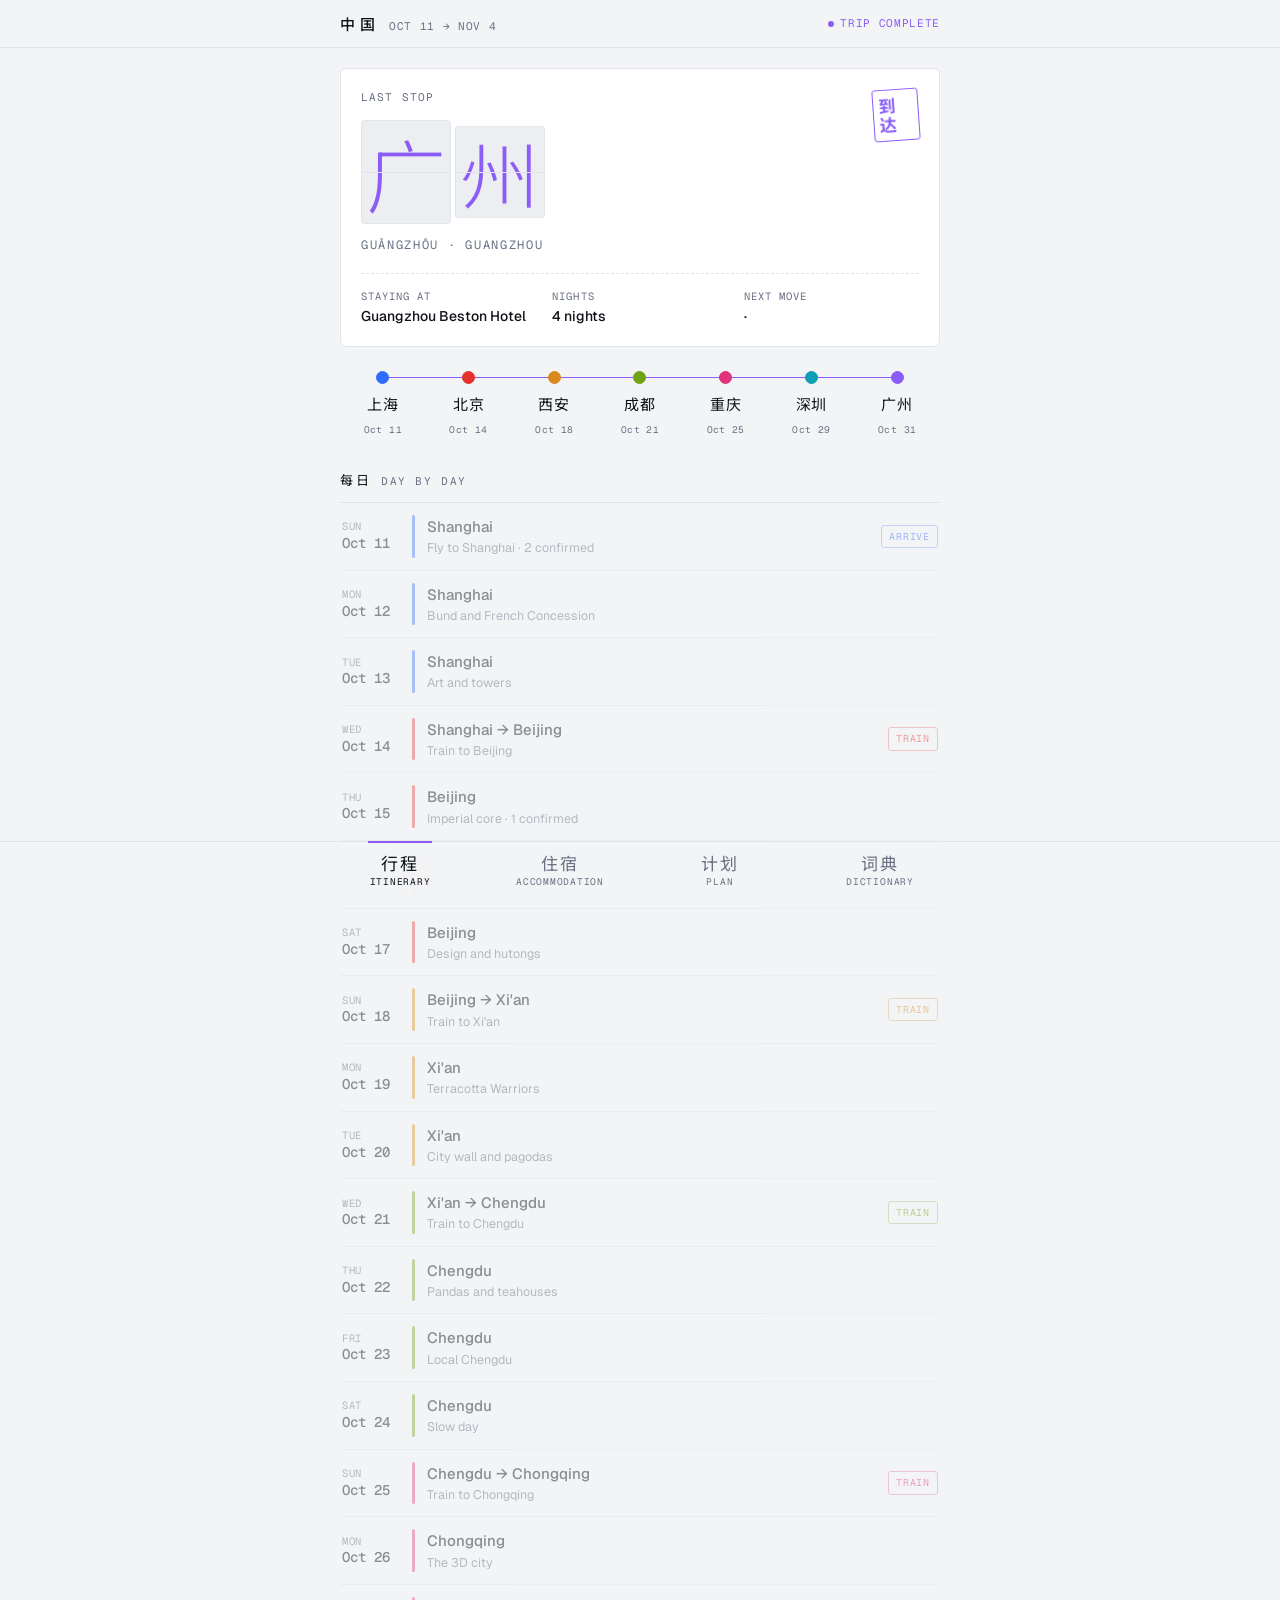
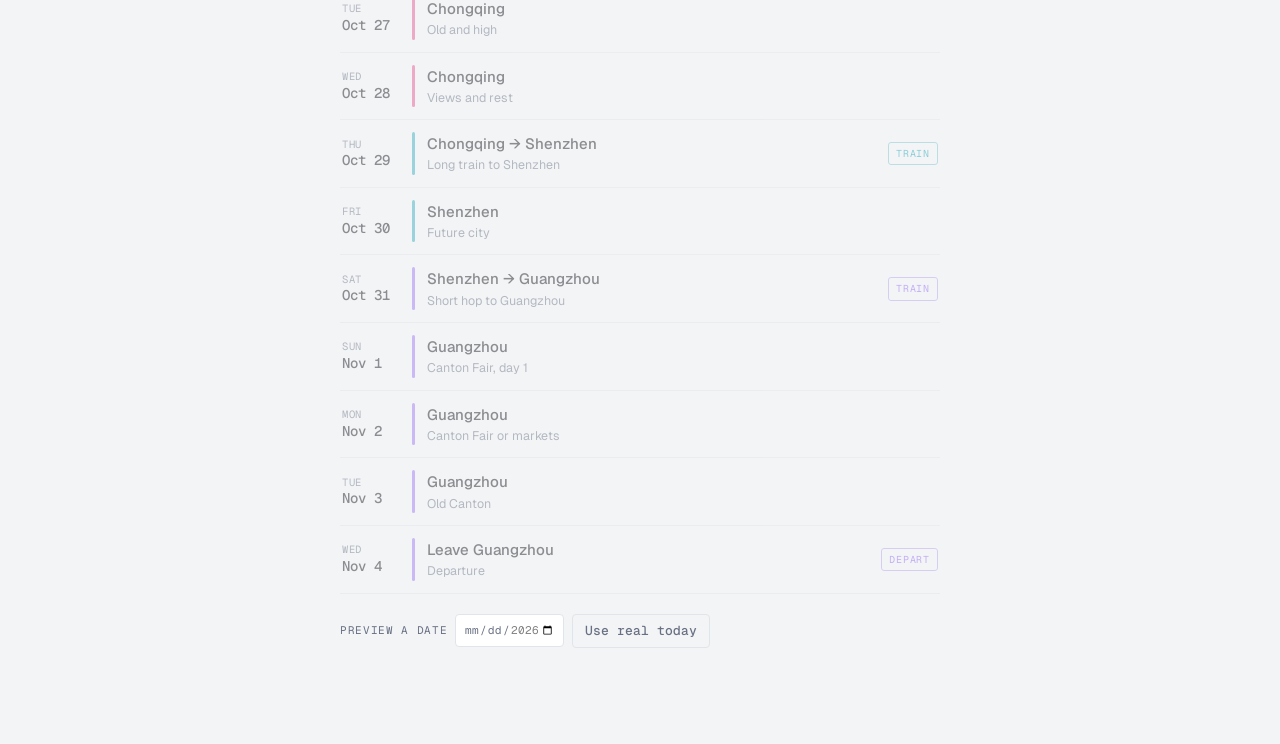
==== commit f8a5da39: "Make board flip and seal visible - Flip waits for fonts, runs about 1 s with a per-tick squish - Sea" ====
--- a/docs/index.html
+++ b/docs/index.html
@@ -83,6 +83,7 @@
 .flapch{font-family:var(--f-display);font-weight:300;font-size:clamp(54px,17vw,80px);line-height:1;width:1.12em;height:1.3em;display:grid;place-items:center;border:1px solid var(--line);border-radius:4px;color:var(--accent);text-shadow:var(--glow);position:relative;overflow:hidden;background:var(--faint)}
 .flapch::after{content:"";position:absolute;left:0;right:0;top:50%;height:1px;background:var(--line)}
 .flapch.spin{color:var(--muted)}
+#flap,.stamp{cursor:pointer;-webkit-tap-highlight-color:transparent}
 .big-py{font-family:var(--f-mono);font-size:12px;letter-spacing:.14em;text-transform:uppercase;color:var(--muted);margin-top:12px}
 .stamp{border:1.5px solid var(--accent);border-radius:3px;color:var(--accent);padding:6px 5px;display:flex;align-items:center;justify-content:center;transform:rotate(-4deg);line-height:1}
 .stamp .zh{writing-mode:vertical-rl;font-size:17px;font-weight:700;letter-spacing:.12em;display:block}
@@ -199,7 +200,8 @@
 @media (prefers-reduced-motion:no-preference){
   .day.today,.pday.today{animation:pulse 1.6s ease-out 1}
   @keyframes pulse{from{box-shadow:0 0 0 6px var(--stamp-soft)}}
-  .stamp.thump{animation:thump .5s cubic-bezier(.3,1.6,.5,1) .55s both}
+  .stamp.thump{animation:thump .5s cubic-bezier(.3,1.6,.5,1) .9s both}
+  .stamp.thump.now{animation-delay:0s}
   @keyframes thump{0%{transform:rotate(-20deg) scale(1.9);opacity:0}60%{opacity:1}100%{transform:rotate(-4deg) scale(1)}}
   section[role=tabpanel].enter{animation:glide .18s ease-out}
   @keyframes glide{from{opacity:0;transform:translateX(8px)}}
@@ -376,16 +378,21 @@
 function flip(delay){
   const tiles=[...document.querySelectorAll('#flap .flapch')];
   tiles.forEach((el,k)=>{
-    const target=el.textContent; let n=0;
+    if(el._flip)clearInterval(el._flip);
+    const target=el.dataset.ch||(el.dataset.ch=el.textContent); let n=0;
     setTimeout(()=>{
       el.classList.add('spin');
-      const it=setInterval(()=>{
-        if(++n>6+k*4){clearInterval(it);el.textContent=target;el.classList.remove('spin');return}
-        el.textContent=FLAP_GLYPHS[Math.floor(Math.random()*FLAP_GLYPHS.length)];
-      },55);
+      el._flip=setInterval(()=>{
+        const done=++n>10+k*6;
+        el.textContent=done?target:FLAP_GLYPHS[Math.floor(Math.random()*FLAP_GLYPHS.length)];
+        try{el.animate([{transform:'scaleY(.1)'},{transform:'scaleY(1)'}],{duration:70,easing:'ease-out'})}catch(e){}
+        if(done){clearInterval(el._flip);el._flip=null;el.classList.remove('spin')}
+      },80);
     },delay);
   });
 }
+function thump(){const el=document.querySelector('.stamp');if(!el||REDUCED)return;el.classList.remove('thump','now');void el.offsetWidth;el.classList.add('thump','now')}
+const fontsReady=(document.fonts&&document.fonts.ready)?document.fonts.ready.catch(()=>{}):Promise.resolve();
 function applyCityAccent(){
   const p=phase();
   const c=p.when==='before'?STAYS[0].c:p.when==='after'?STAYS[STAYS.length-1].c:p.day.c;
@@ -420,8 +427,8 @@
   const cIdx=STAYS.indexOf(stay);
   const prog=p.when==='before'?0:p.when==='after'?1:cIdx/(STAYS.length-1);
   const animRoute=!routeDrawn&&!REDUCED&&prog>0;
-  const stampNow=p.when==='during'&&!REDUCED&&!sim&&store.get('cn-stamp-day','')!==p.day.k;
-  if(stampNow)store.set('cn-stamp-day',p.day.k);
+  const stampNow=!REDUCED&&(sim?true:store.get('cn-stamp-day','')!==today());
+  if(stampNow&&!sim)store.set('cn-stamp-day',today());
   const route=STAYS.map((s,i)=>{
     let cls='';
     if(p.when==='after'||(p.when==='during'&&i<cIdx))cls='past';
@@ -468,7 +475,9 @@
   const fill=$('#rfill'),W=85.72*prog;
   if(animRoute){routeDrawn=true;requestAnimationFrame(()=>requestAnimationFrame(()=>{fill.style.width=W+'%';const r=$('.route');setTimeout(()=>r&&r.classList.remove('pending'),700)}))}
   else{fill.style.transition='none';fill.style.width=W+'%';routeDrawn=true}
-  if(shownCity!==stay.c){const first=shownCity===null;shownCity=stay.c;if(!REDUCED)flip(first?280:0)}
+  if(shownCity!==stay.c){const first=shownCity===null;shownCity=stay.c;if(!REDUCED){if(first)fontsReady.then(()=>flip(300));else flip(0)}}
+  $('#flap').onclick=()=>{if(!REDUCED)flip(0)};
+  $('.stamp').onclick=thump;
   $('#simdate').onchange=e=>{sim=e.target.value||null;renderAll()};
   $('#simreset').onclick=()=>{sim=null;renderAll()};
 }
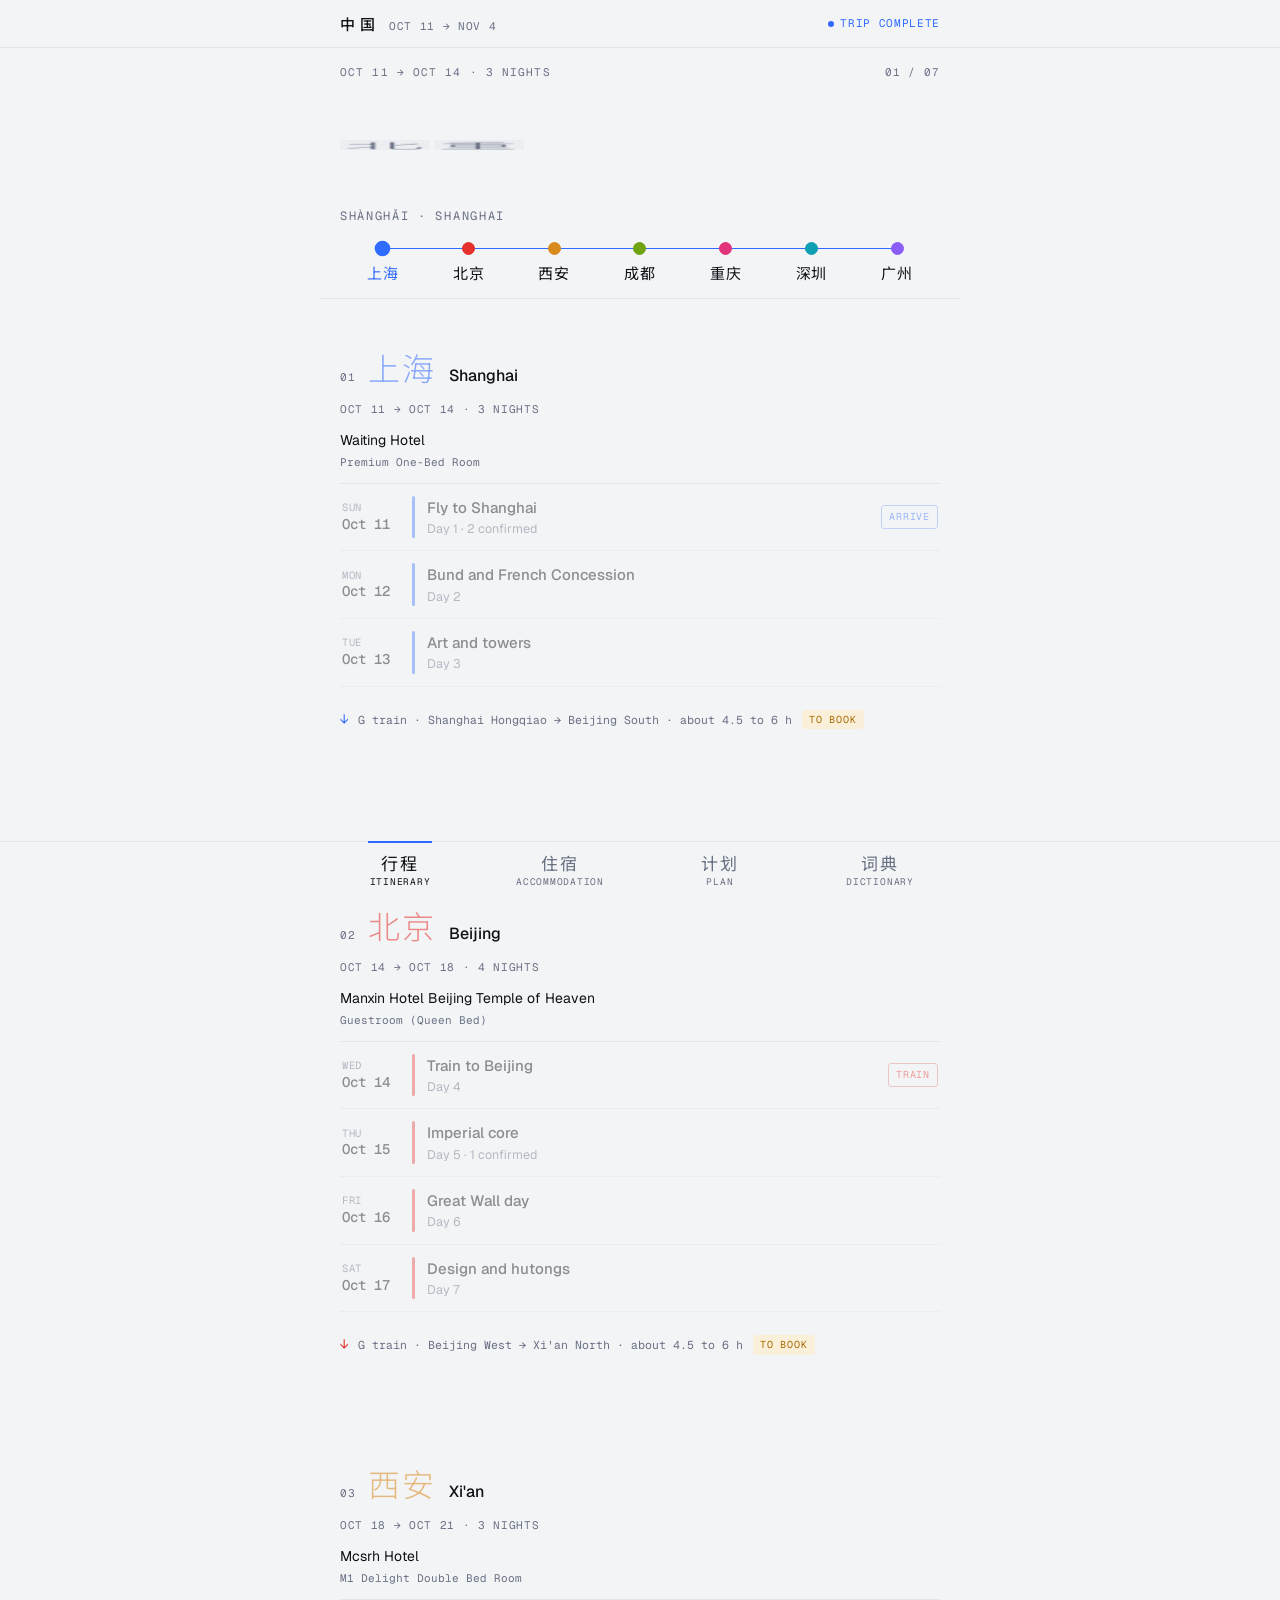
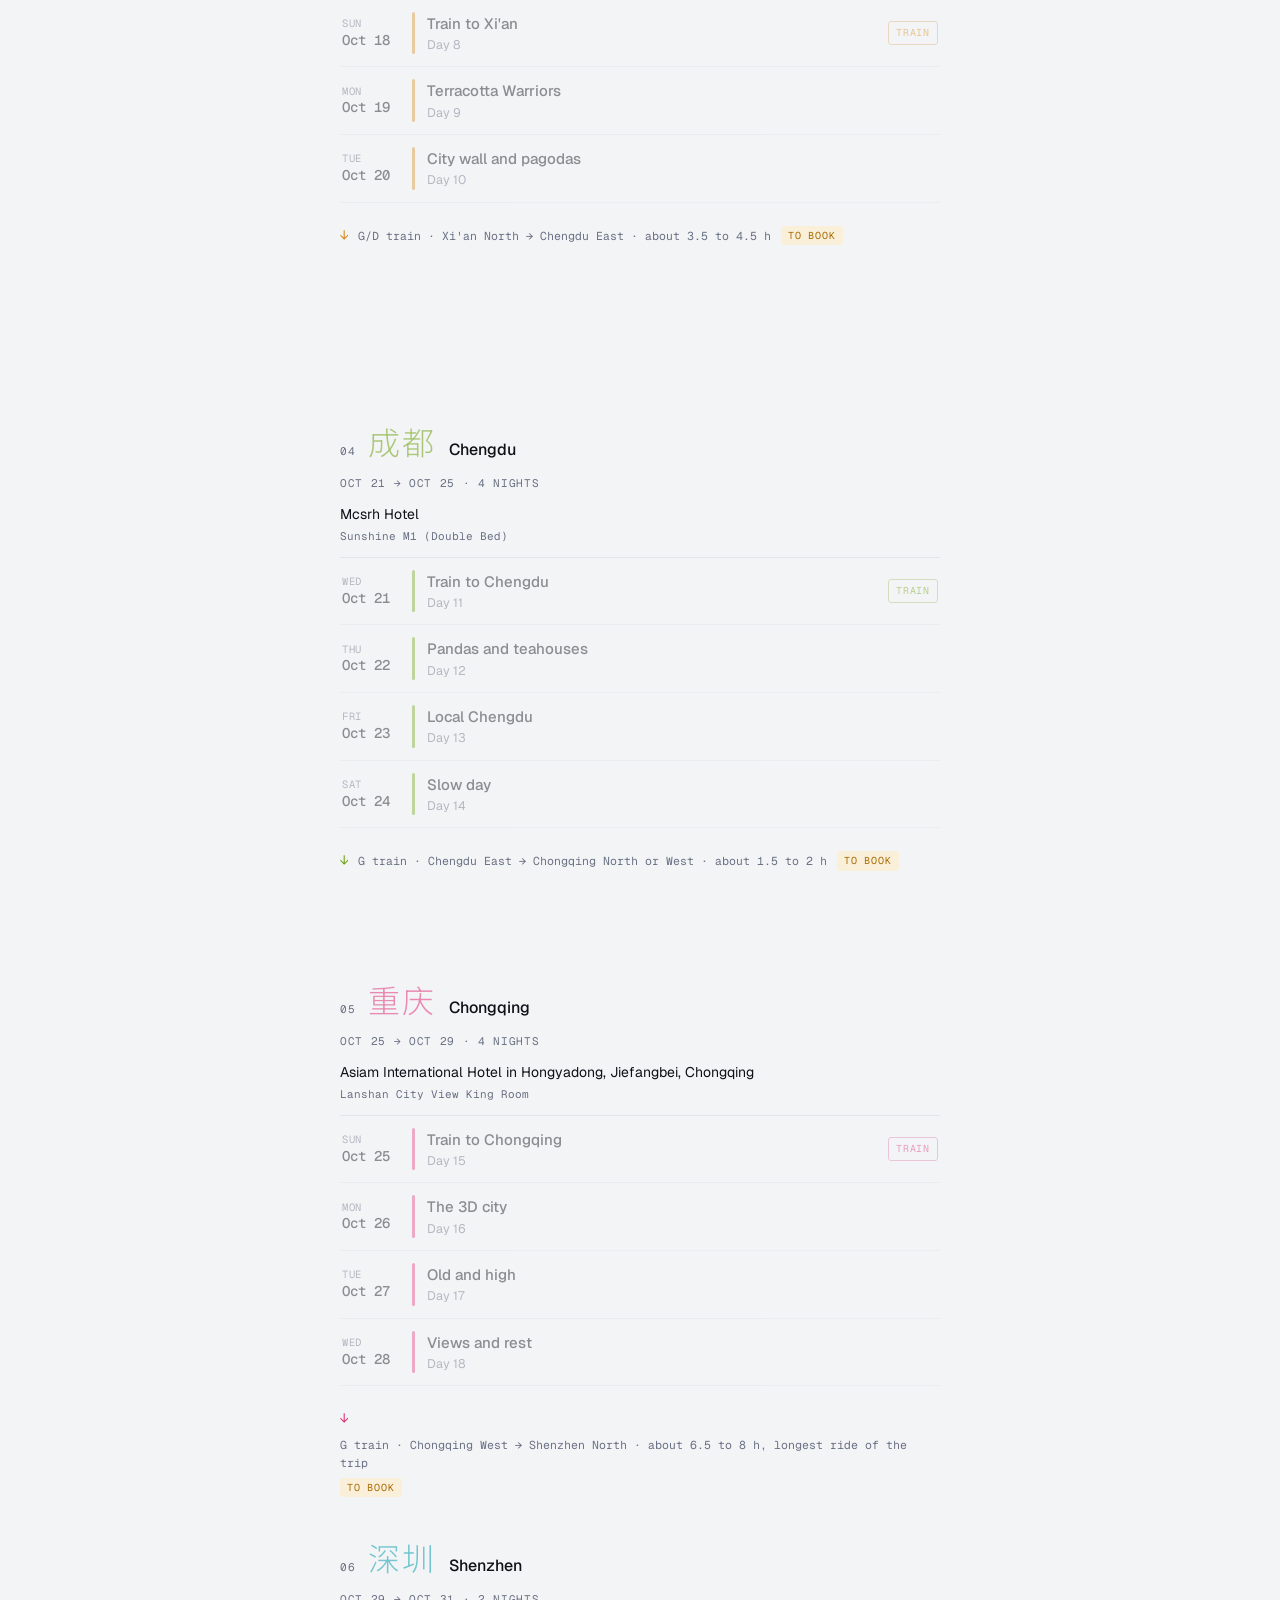
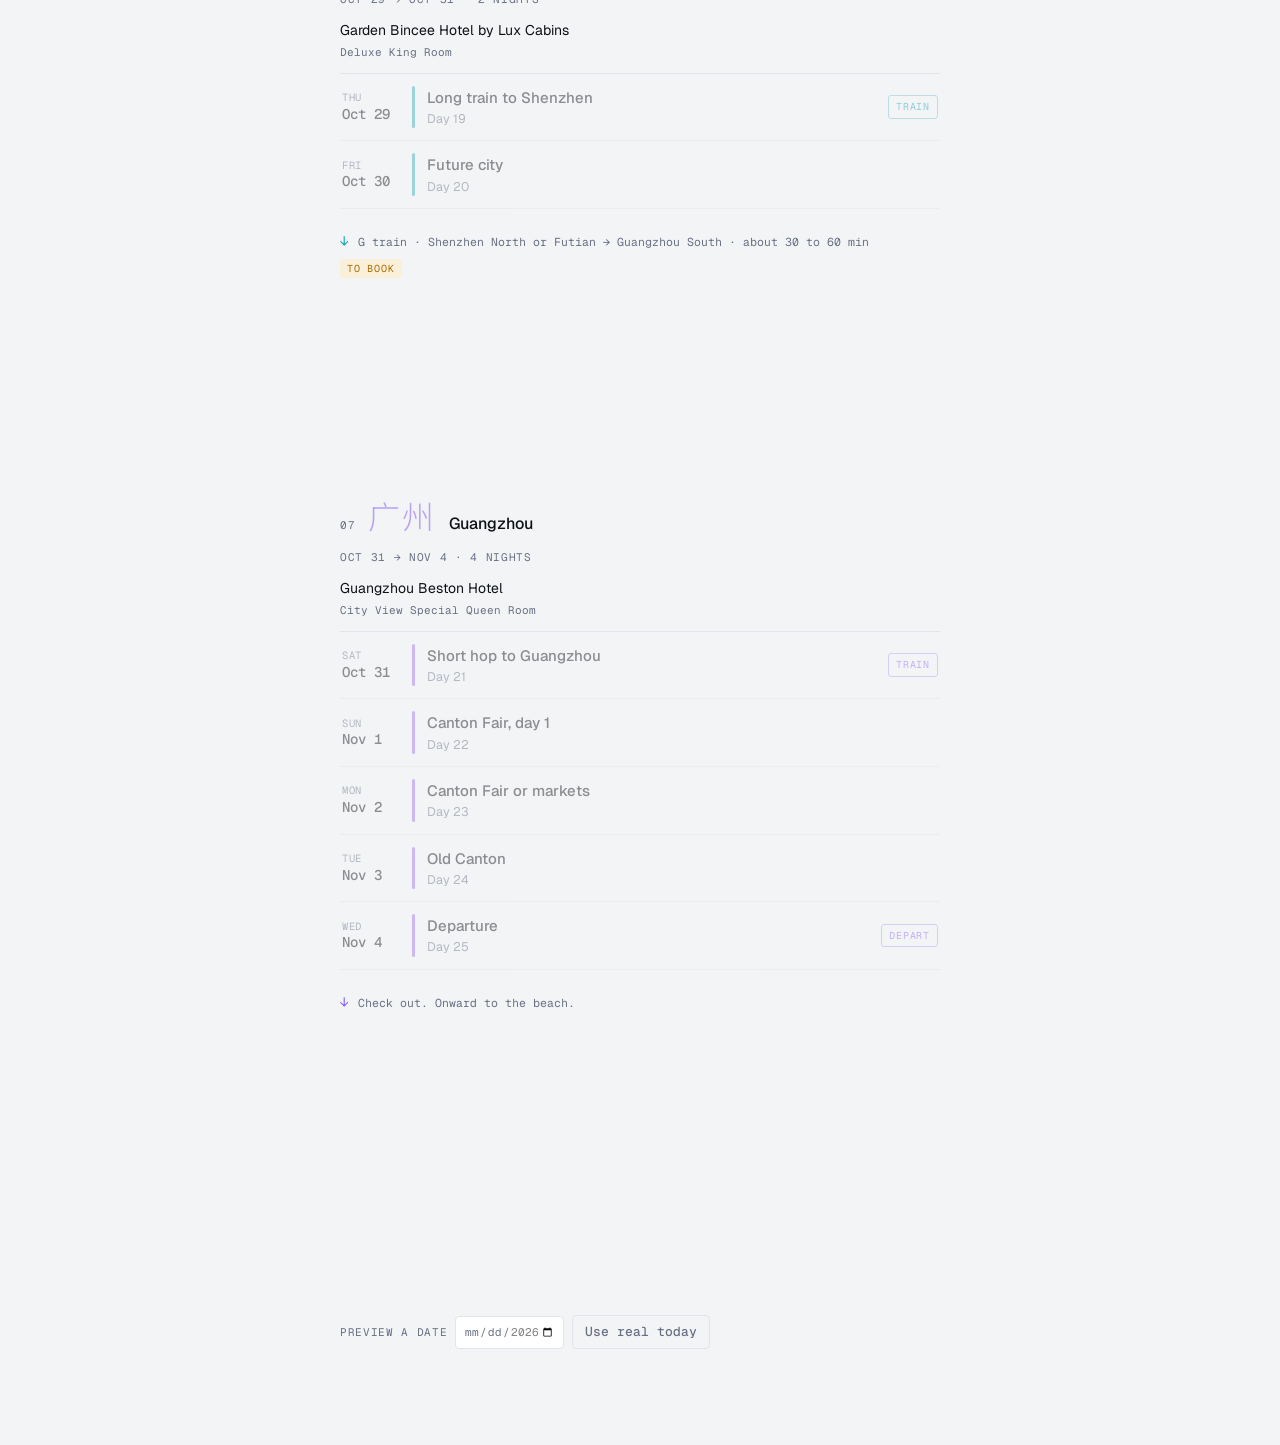
==== commit f60fcfb7: "Itinerary as a scroll journey - Sticky departure board flips to each city as its section scrolls und" ====
--- a/docs/index.html
+++ b/docs/index.html
@@ -197,6 +197,30 @@
 .show .en{font-size:15px;color:var(--muted)}
 .toast{position:fixed;left:50%;bottom:calc(84px + env(safe-area-inset-bottom,0px));transform:translateX(-50%);background:var(--ink);color:var(--paper);padding:8px 14px;border-radius:4px;font-family:var(--f-mono);font-size:11px;letter-spacing:.06em;text-transform:uppercase;z-index:30}
 
+
+/* Journey board */
+.board{position:sticky;top:calc(env(safe-area-inset-top,0px) + var(--topbar,45px));z-index:4;background:var(--paper);margin:-20px -20px 0;padding:16px 20px 14px;border-bottom:1px solid var(--line)}
+.board-top{display:flex;justify-content:space-between;align-items:baseline;gap:12px}
+.b-idx{font-size:11px;color:var(--muted);letter-spacing:.08em}
+.board-row{display:flex;align-items:center;justify-content:space-between;gap:16px;margin-top:12px}
+.board .big-zh{margin-top:0}
+.board .big-py{margin-top:10px}
+.board .route{margin-top:16px;padding:0}
+.railbtn{background:none;border:0;padding:0;display:flex;flex-direction:column;align-items:center;gap:6px;color:inherit;width:100%}
+.route li.view .dot{border-color:var(--accent);border-width:2px;transform:scale(1.2)}
+.route li.view .zh{color:var(--accent)}
+.stops{display:flex;flex-direction:column;padding-bottom:30vh}
+.stop{min-height:62vh;padding:32px 0 8px;display:flex;flex-direction:column;gap:12px}
+.stop-head{display:flex;align-items:baseline;gap:12px}
+.stop-head .n{font-size:11px;color:var(--muted);letter-spacing:.08em}
+.stop-head .zh{font-size:32px;font-weight:300;color:var(--cc);letter-spacing:.08em;line-height:1}
+.stop-head b{font-weight:500;font-size:16px}
+.stop-meta{font-size:11px;letter-spacing:.06em;text-transform:uppercase;color:var(--muted)}
+.stop-hotel{font-size:14px;display:flex;flex-direction:column;gap:2px}
+.stop-hotel .mono{font-size:11px;color:var(--muted)}
+.stop.done .stop-head .zh{opacity:.55}
+.leg{display:flex;flex-wrap:wrap;align-items:center;gap:6px 10px;font-family:var(--f-mono);font-size:11.5px;color:var(--muted);padding-top:10px}
+.leg .arrow{color:var(--cc);font-size:14px}
 @media (prefers-reduced-motion:no-preference){
   .day.today,.pday.today{animation:pulse 1.6s ease-out 1}
   @keyframes pulse{from{box-shadow:0 0 0 6px var(--stamp-soft)}}
@@ -373,7 +397,6 @@
 
 /* ---------- Motion ---------- */
 const REDUCED=(()=>{try{return matchMedia('(prefers-reduced-motion: reduce)').matches}catch(e){return false}})();
-let shownCity=null, routeDrawn=false;
 const FLAP_GLYPHS='上海北京西安成都重庆深圳广州东南中华城站';
 function flip(delay){
   const tiles=[...document.querySelectorAll('#flap .flapch')];
@@ -399,87 +422,123 @@
   document.documentElement.style.setProperty('--accent',`var(--c-${c})`);
 }
 
-/* ---------- Itinerary ---------- */
+/* ---------- Itinerary: scroll journey ----------
+   A sticky departure board sits on top. Each city is a section below it.
+   As a section reaches the board, the board flips to that city and the accent follows.
+   The seal shows (and stamps) only while the board is on today's city. */
+let viewIdx=-1, curIdx=-1, journeyScrolled=false;
+const stopOf=d=>d.si>=0?d.si:STAYS.length-1;
+const range=s=>`${short(s.in)} → ${short(s.out)}`;
+const nightsOf=s=>(toUTC(s.out)-toUTC(s.in))/DAY;
+
 function renderItinerary(){
-  const p=phase();
-  let stay,label,stampZh,stampEn,foot='';
-  if(p.when==='before'){
-    stay=STAYS[0];label=`First stop · ${fmt(START,{weekday:'long',month:'short',day:'numeric'})}`;
-    stampZh='出发';stampEn=`in ${p.n}d`;
-  }else if(p.when==='after'){
-    stay=STAYS[STAYS.length-1];label='Last stop';stampZh='到达';stampEn='done';
-  }else{
-    const d=p.day;stay=d.si>=0?STAYS[d.si]:STAYS[STAYS.length-1];
-    label=d.kind==='move'?`Travel day · from ${CITIES[d.from].en}`:d.kind==='depart'?'Departure day':`Today · ${fmt(d.k,{weekday:'long',month:'short',day:'numeric'})}`;
-    stampZh='今天';stampEn='today';
-  }
-  const city=CITIES[stay.c];
-  const nights=(toUTC(stay.out)-toUTC(stay.in))/DAY;
-  let nightTxt=`${nights} nights`;
-  if(p.when==='during'&&p.day.kind!=='depart'){const n=(toUTC(p.day.k)-toUTC(stay.in))/DAY+1;nightTxt=`Night ${n} of ${nights}`}
-  const nextStay=STAYS[STAYS.indexOf(stay)+1];
-  const nextTxt=p.when==='after'?'·':nextStay?`${short(stay.out)} → ${CITIES[nextStay.c].en}`:`${short(END)} → beach`;
-  const tr=p.when==='during'&&TRANSIT[p.day.k];
-  const booked=p.when==='during'&&PLAN[p.day.k]?PLAN[p.day.k].i.map(norm).filter(x=>x.status):[];
-  const transit=(tr?`<div class="note"><b>Getting there:</b> ${esc(tr.text)}${tr.status?`<span class="meta">${badge(tr.status)}</span>`:''}</div>`:'')
-    +(booked.length?`<div class="note"><b>Bookings today</b>${booked.map(x=>`<div style="margin-top:6px">${esc(x.text)}${meta(x)}</div>`).join('')}</div>`:'');
-
-  const cIdx=STAYS.indexOf(stay);
-  const prog=p.when==='before'?0:p.when==='after'?1:cIdx/(STAYS.length-1);
-  const animRoute=!routeDrawn&&!REDUCED&&prog>0;
-  const stampNow=!REDUCED&&(sim?true:store.get('cn-stamp-day','')!==today());
-  if(stampNow&&!sim)store.set('cn-stamp-day',today());
-  const route=STAYS.map((s,i)=>{
-    let cls='';
-    if(p.when==='after'||(p.when==='during'&&i<cIdx))cls='past';
-    if(p.when==='during'&&i===cIdx)cls='now';
-    return `<li class="${cls}" style="--cc:var(--c-${s.c})"><span class="dot"></span><span class="zh">${CITIES[s.c].zh}</span><small>${short(s.in)}</small></li>`;
+  const p=phase(), t=today();
+  curIdx=p.when==='during'?stopOf(p.day):-1;
+  const startIdx=curIdx>=0?curIdx:p.when==='after'?STAYS.length-1:0;
+  const prog=p.when==='before'?0:p.when==='after'?1:curIdx/(STAYS.length-1);
+
+  const rail=STAYS.map((s,i)=>{
+    const cls=(p.when==='after'||i<curIdx)?'past':i===curIdx?'now':'';
+    return `<li class="${cls}" style="--cc:var(--c-${s.c})"><button class="railbtn" data-go="${i}" aria-label="Go to ${CITIES[s.c].en}"><span class="dot"></span><span class="zh">${CITIES[s.c].zh}</span></button></li>`;
   }).join('');
 
-  const t=today();
-  const rows=DAYS.map(d=>{
-    const c=CITIES[d.c];
-    const isT=d.k===t, past=d.k<t;
-    let what=`<b>${c.en}</b>`, sub=PLAN[d.k]?PLAN[d.k].t:'', tag='';
-    const nc=PLAN[d.k]?PLAN[d.k].i.map(norm).filter(x=>x.status==='confirmed').length:0;
-    if(nc)sub+=` · ${nc} confirmed`;
-    if(d.kind==='arrive'){tag='<span class="tag move">Arrive</span>'}
-    else if(d.kind==='move'){what=`<b>${CITIES[d.from].en} → ${c.en}</b>`;tag='<span class="tag move">Train</span>'}
-    else if(d.kind==='depart'){what=`<b>Leave ${c.en}</b>`;tag='<span class="tag move">Depart</span>'}
-    if(isT)tag='<span class="tag">Today</span>';
-    return `<div class="day${isT?' today':''}${past?' past':''}" style="--cc:var(--c-${d.c})" ${isT?'id="today-row"':''}>
-      <div class="d mono">${fmt(d.k,{weekday:'short'})}<b>${fmt(d.k,{month:'short',day:'numeric'}).replace(' ',' ')}</b></div>
-      <span class="bar"></span>
-      <div class="what">${what}<span>${esc(sub)}</span></div>${tag}</div>`;
+  const stops=STAYS.map((s,i)=>{
+    const c=CITIES[s.c], n=nightsOf(s);
+    const days=DAYS.filter(d=>stopOf(d)===i).map(d=>{
+      const isT=d.k===t, past=d.k<t;
+      let what=`<b>${esc(PLAN[d.k]?PLAN[d.k].t:c.en)}</b>`, tag='';
+      if(d.kind==='arrive')tag='<span class="tag move">Arrive</span>';
+      else if(d.kind==='move')tag='<span class="tag move">Train</span>';
+      else if(d.kind==='depart')tag='<span class="tag move">Depart</span>';
+      if(isT)tag='<span class="tag">Today</span>';
+      const nc=PLAN[d.k]?PLAN[d.k].i.map(norm).filter(x=>x.status==='confirmed').length:0;
+      return `<div class="day${isT?' today':''}${past?' past':''}" style="--cc:var(--c-${d.c})">
+        <div class="d mono">${fmt(d.k,{weekday:'short'})}<b>${fmt(d.k,{month:'short',day:'numeric'})}</b></div>
+        <span class="bar"></span>
+        <div class="what">${what}<span>Day ${DAYS.indexOf(d)+1}${nc?` · ${nc} confirmed`:''}</span></div>${tag}</div>`;
+    }).join('');
+    const bookedToday=(i===curIdx&&PLAN[t])?PLAN[t].i.map(norm).filter(x=>x.status):[];
+    const next=STAYS[i+1], leg=next?TRANSIT[next.in]:TRANSIT[END];
+    return `<section class="stop${i===curIdx?' current':''}${(p.when==='after'||i<curIdx)?' done':''}" data-i="${i}" id="stop-${s.c}" style="--cc:var(--c-${s.c})">
+      <div class="stop-head"><span class="n mono">${String(i+1).padStart(2,'0')}</span><span class="zh">${c.zh}</span><b>${c.en}</b></div>
+      <div class="stop-meta mono">${range(s)} · ${n} night${n>1?'s':''}</div>
+      <div class="stop-hotel">${esc(s.name.split(' (')[0])}<span class="mono">${esc(s.room)}</span></div>
+      ${bookedToday.length?`<div class="note"><b>Bookings today</b>${bookedToday.map(x=>`<div style="margin-top:6px">${esc(x.text)}${meta(x)}</div>`).join('')}</div>`:''}
+      <div class="days">${days}</div>
+      ${leg?`<div class="leg"><span class="arrow" aria-hidden="true">↓</span><span>${esc(leg.text)}</span>${badge(leg.status)}</div>`:''}
+    </section>`;
   }).join('');
 
   $('#p-itinerary').innerHTML=`
-    <article class="ticket" style="--cc:var(--c-${stay.c})">
-      <div class="ticket-main">
-        <div><div class="eyebrow">${esc(label)}</div>
-          <div class="big-zh" id="flap" aria-label="${city.zh}">${[...city.zh].map(ch=>`<span class="flapch">${ch}</span>`).join('')}</div><div class="big-py">${city.py} · ${city.en}</div></div>
-        <div class="stamp${stampNow?' thump':''}"><span><span class="zh">${stampZh}</span><small>${stampEn}</small></span></div>
+    <div class="board" id="board">
+      <div class="board-top"><span class="eyebrow" id="b-label"></span><span class="mono b-idx" id="b-idx"></span></div>
+      <div class="board-row">
+        <div class="big-zh" id="flap"><span class="flapch"></span><span class="flapch"></span></div>
+        <div class="stamp" id="seal" hidden><span class="zh">今天</span></div>
       </div>
-      <div class="perf"></div>
-      <div class="ticket-foot">
-        <div class="kv"><div class="k">Staying at</div><div class="v">${esc(stay.name.split(' (')[0])}</div></div>
-        <div class="kv"><div class="k">Nights</div><div class="v">${nightTxt}</div></div>
-        <div class="kv"><div class="k">Next move</div><div class="v">${nextTxt}</div></div>
-      </div>
-    </article>
-    ${transit}
-    <div class="route${animRoute?' pending':''}" aria-label="Route"><ol><span class="fill" id="rfill"></span>${route}</ol></div>
-    <h2><span class="zh">每日</span>Day by day</h2>
-    <div class="days">${rows}</div>
+      <div class="big-py" id="b-py"></div>
+      <div class="route"><ol><span class="fill" id="rfill"></span>${rail}</ol></div>
+    </div>
+    <div class="stops">${stops}</div>
     <div class="sim"><label for="simdate">Preview a date</label><input type="date" id="simdate" min="2026-10-01" max="2026-11-10" value="${sim||''}"><button class="btn" id="simreset">Use real today</button></div>`;
-  const fill=$('#rfill'),W=85.72*prog;
-  if(animRoute){routeDrawn=true;requestAnimationFrame(()=>requestAnimationFrame(()=>{fill.style.width=W+'%';const r=$('.route');setTimeout(()=>r&&r.classList.remove('pending'),700)}))}
-  else{fill.style.transition='none';fill.style.width=W+'%';routeDrawn=true}
-  if(shownCity!==stay.c){const first=shownCity===null;shownCity=stay.c;if(!REDUCED){if(first)fontsReady.then(()=>flip(300));else flip(0)}}
+
+  /* initial board state, no animation */
+  const tiles=[...document.querySelectorAll('#flap .flapch')];
+  const sc=CITIES[STAYS[startIdx].c];
+  tiles.forEach((el,k)=>{el.textContent=el.dataset.ch=[...sc.zh][k]||''});
+  viewIdx=-1; setView(startIdx,false);
+  if(!REDUCED)fontsReady.then(()=>{flip(300);if(startIdx===curIdx)setTimeout(thump,1250)});
+
+  const fill=$('#rfill');fill.style.transition='none';fill.style.width='0%';
+  requestAnimationFrame(()=>requestAnimationFrame(()=>{fill.style.transition='';fill.style.width=(85.72*prog)+'%'}));
+
   $('#flap').onclick=()=>{if(!REDUCED)flip(0)};
-  $('.stamp').onclick=thump;
-  $('#simdate').onchange=e=>{sim=e.target.value||null;renderAll()};
-  $('#simreset').onclick=()=>{sim=null;renderAll()};
+  $('#seal').onclick=thump;
+  document.querySelectorAll('.railbtn').forEach(b=>b.onclick=()=>scrollToStop(+b.dataset.go,true));
+  $('#simdate').onchange=e=>{sim=e.target.value||null;journeyScrolled=false;renderAll();scrollToStop(curIdx>=0?curIdx:0,false)};
+  $('#simreset').onclick=()=>{sim=null;journeyScrolled=false;renderAll();scrollToStop(curIdx>=0?curIdx:0,false)};
+}
+
+function setView(i,animate){
+  if(i===viewIdx||i<0)return;
+  viewIdx=i;
+  const s=STAYS[i], c=CITIES[s.c], n=nightsOf(s), p=phase();
+  document.documentElement.style.setProperty('--accent',`var(--c-${s.c})`);
+  let label=`${range(s)} · ${n} nights`;
+  if(i===curIdx&&p.day.kind!=='depart'){const k=(toUTC(p.day.k)-toUTC(s.in))/DAY+1;label=`Today · night ${k} of ${n}`}
+  else if(i===curIdx)label='Today · departure';
+  $('#b-label').textContent=label;
+  $('#b-idx').textContent=`${String(i+1).padStart(2,'0')} / ${String(STAYS.length).padStart(2,'0')}`;
+  $('#b-py').textContent=`${c.py} · ${c.en}`;
+  $('#flap').setAttribute('aria-label',c.zh);
+  document.querySelectorAll('.route li').forEach((li,k)=>li.classList.toggle('view',k===i));
+  [...document.querySelectorAll('#flap .flapch')].forEach((el,k)=>{el.dataset.ch=[...c.zh][k]||''});
+  if(animate&&!REDUCED)flip(0);
+  else document.querySelectorAll('#flap .flapch').forEach(el=>{if(!el._flip)el.textContent=el.dataset.ch});
+  const seal=$('#seal'), isCur=i===curIdx;
+  seal.hidden=!isCur;
+  if(isCur&&animate)thump();
+}
+
+function stopUnderBoard(){
+  const board=$('#board'); if(!board)return -1;
+  const line=board.getBoundingClientRect().bottom+Math.min(140,innerHeight*.18);
+  let idx=0;
+  document.querySelectorAll('.stop').forEach(sec=>{if(sec.getBoundingClientRect().top<=line)idx=+sec.dataset.i});
+  return idx;
+}
+let ticking=false;
+window.addEventListener('scroll',()=>{
+  if(ticking||$('#p-itinerary').hidden)return; ticking=true;
+  requestAnimationFrame(()=>{ticking=false;setView(stopUnderBoard(),true)});
+},{passive:true});
+
+function scrollToStop(i,smooth){
+  const sec=document.querySelector(`.stop[data-i="${i}"]`); if(!sec)return;
+  if(i===0){window.scrollTo({top:0,behavior:smooth&&!REDUCED?'smooth':'auto'});return}
+  const board=$('#board'), top=$('.top');
+  const offset=(top?top.offsetHeight:0)+(board?board.offsetHeight:0)+8;
+  window.scrollTo({top:sec.getBoundingClientRect().top+scrollY-offset,behavior:smooth&&!REDUCED?'smooth':'auto'});
 }
 
 /* ---------- Stays ---------- */
@@ -625,10 +684,16 @@
   store.set('cn-tab',tab);
   window.scrollTo(0,0);
   if(scroll&&tab==='plan'){const el=document.getElementById('day-'+today());if(el)el.scrollIntoView({block:'start'})}
+  if(tab==='itinerary'){
+    if(viewIdx>=0)document.documentElement.style.setProperty('--accent',`var(--c-${STAYS[viewIdx].c})`);
+    if(!journeyScrolled&&curIdx>0){journeyScrolled=true;requestAnimationFrame(()=>scrollToStop(curIdx,false))}
+  }else applyCityAccent();
 }
 document.querySelectorAll('.tab').forEach(b=>b.onclick=()=>go(b.dataset.tab,true));
 
-function renderAll(){applyCityAccent();setStatus();renderItinerary();renderStays();renderPlan()}
+function setTopbar(){const t=$('.top');if(t)document.documentElement.style.setProperty('--topbar',t.offsetHeight+'px')}
+setTopbar();window.addEventListener('resize',setTopbar);
+function renderAll(){applyCityAccent();setStatus();renderItinerary();renderStays();renderPlan();if(!$('#p-itinerary').hidden&&viewIdx>=0)document.documentElement.style.setProperty('--accent',`var(--c-${STAYS[viewIdx].c})`)}
 renderAll();initDict();
 const h=(location.hash||'').slice(1);
 go(TABS.includes(h)?h:store.get('cn-tab','itinerary'),false);
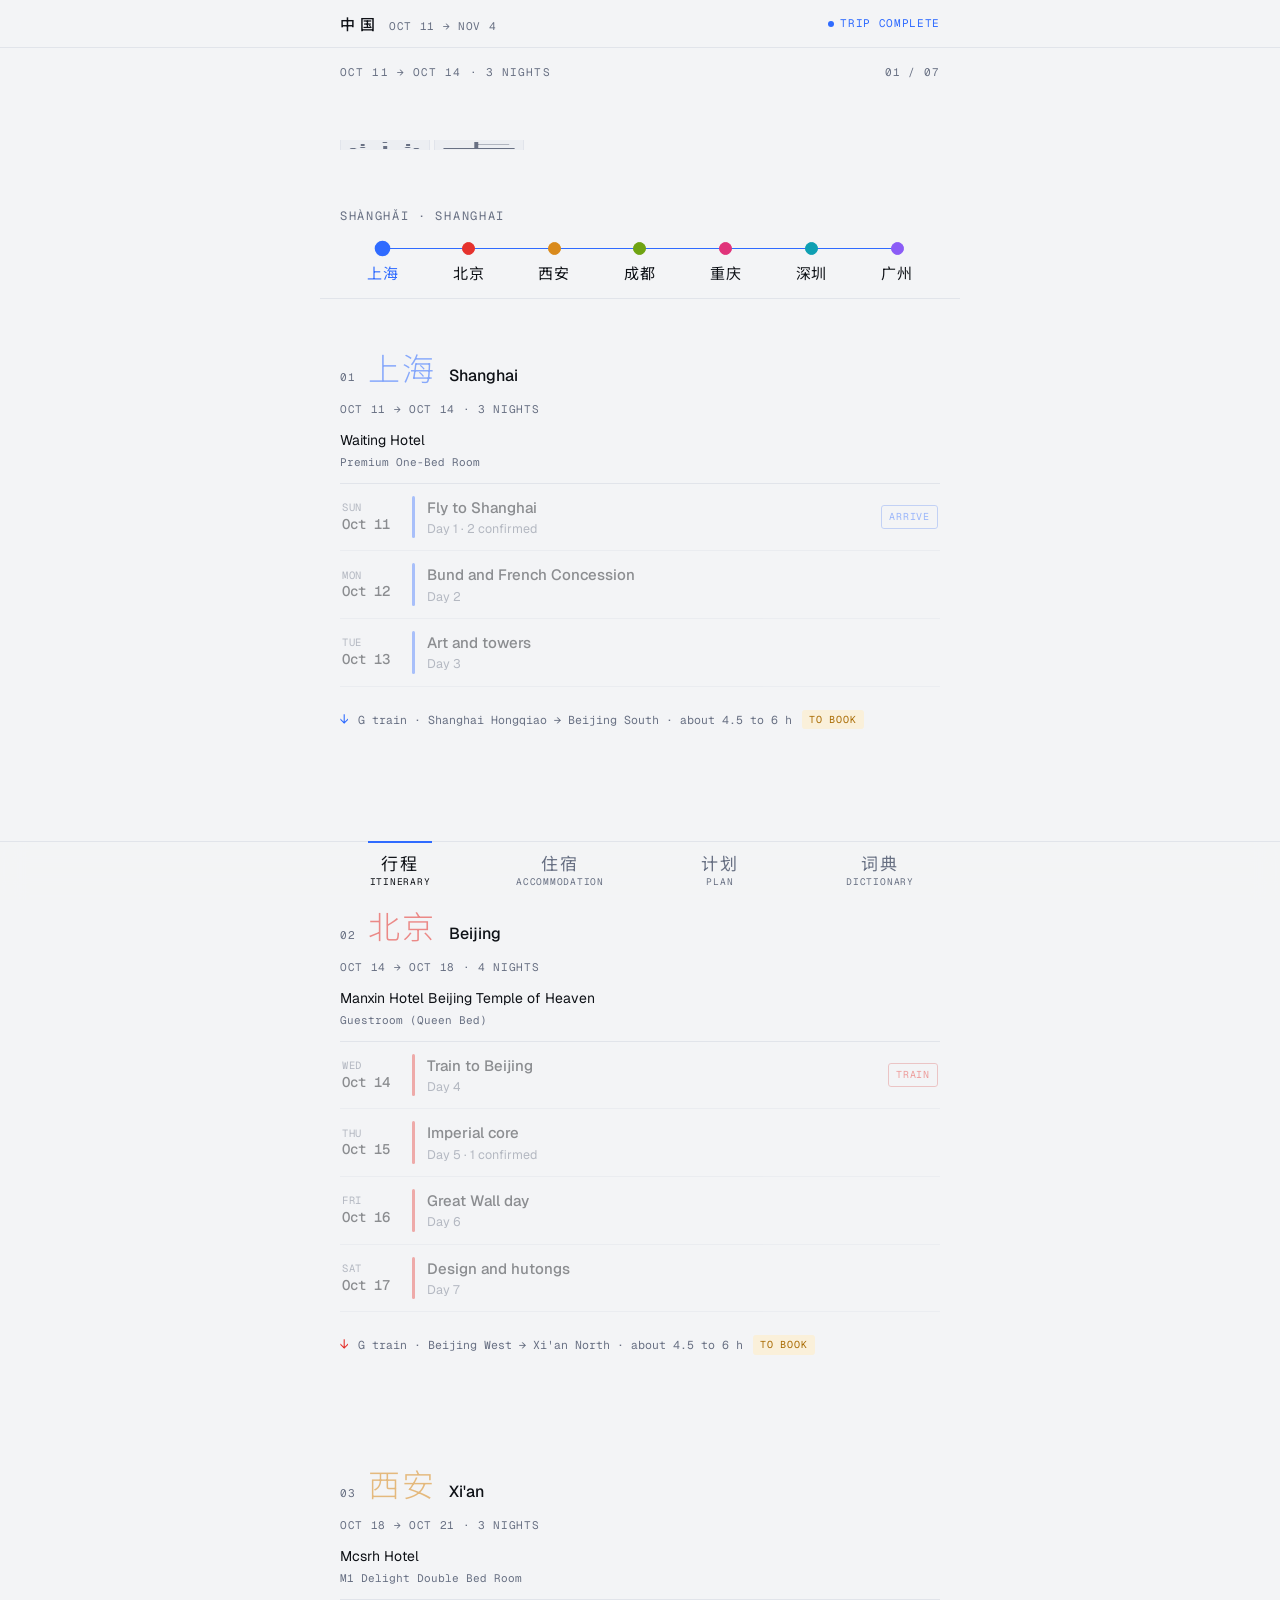
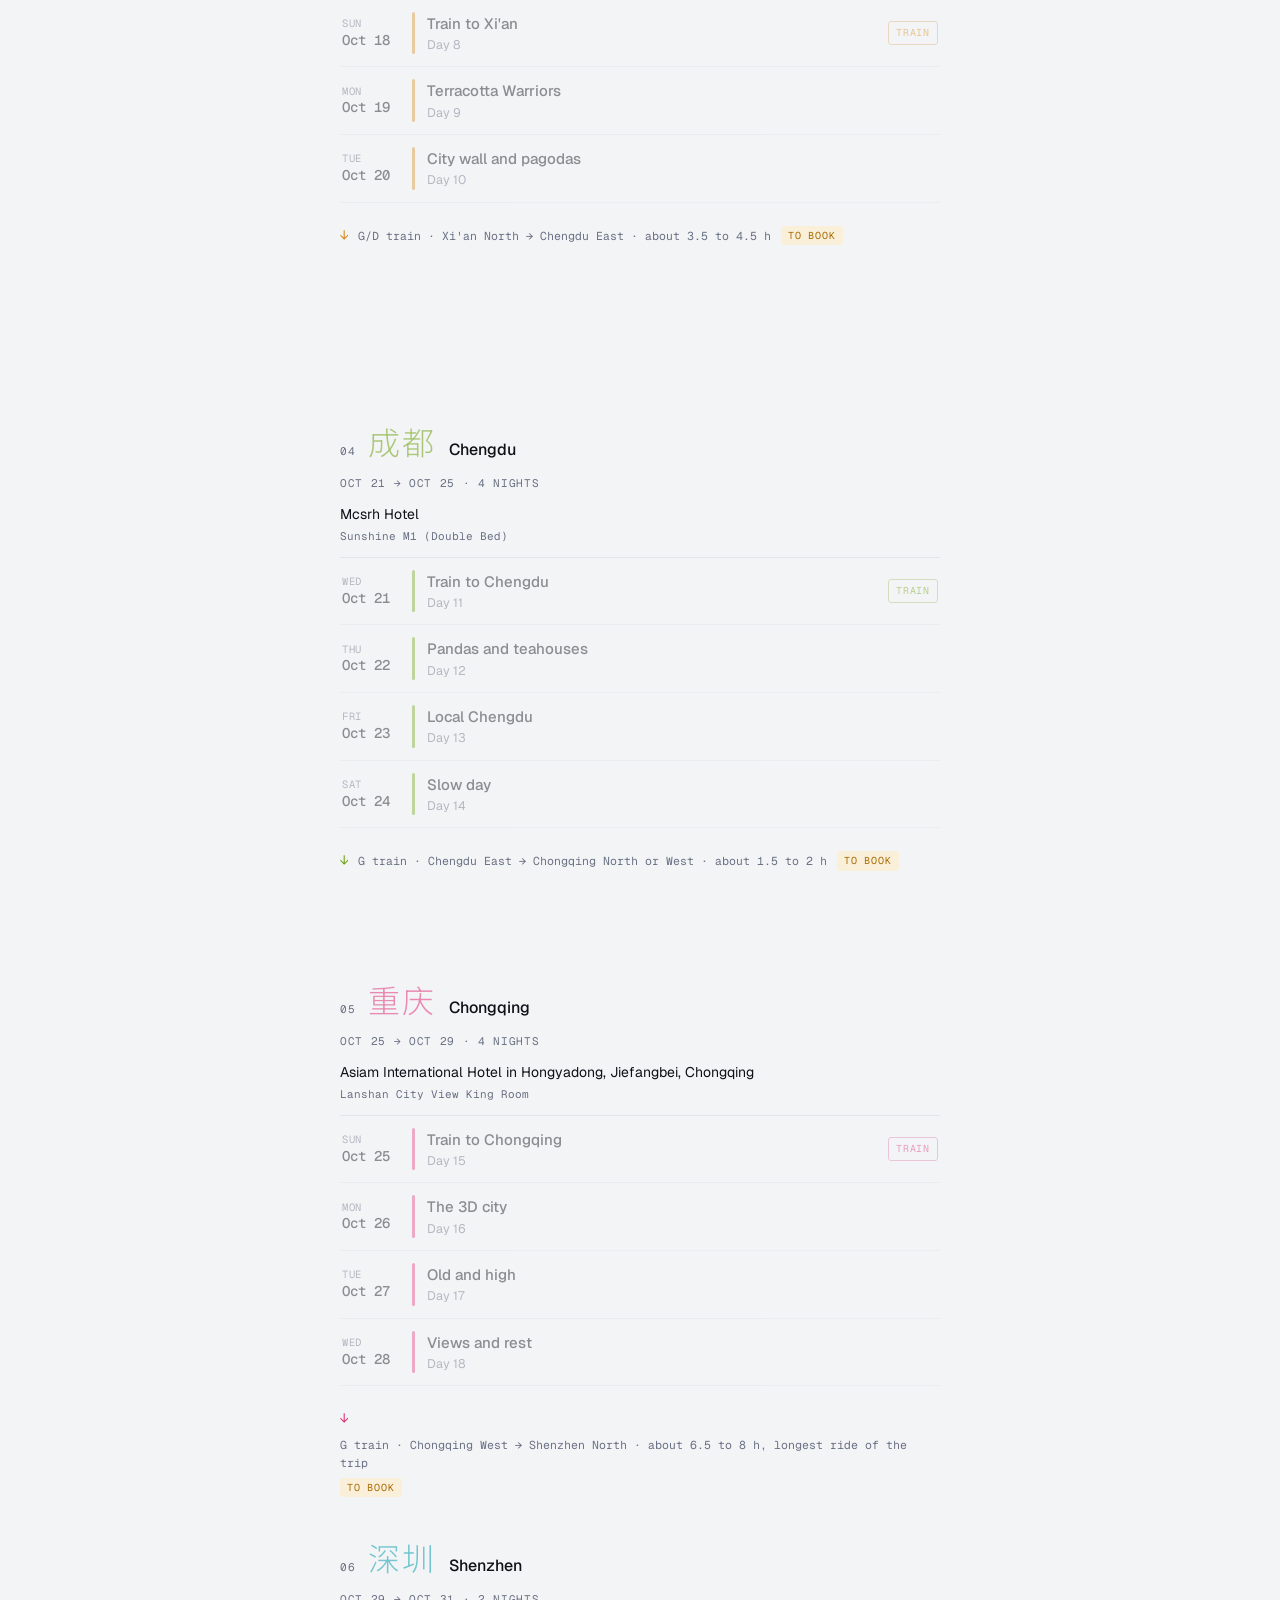
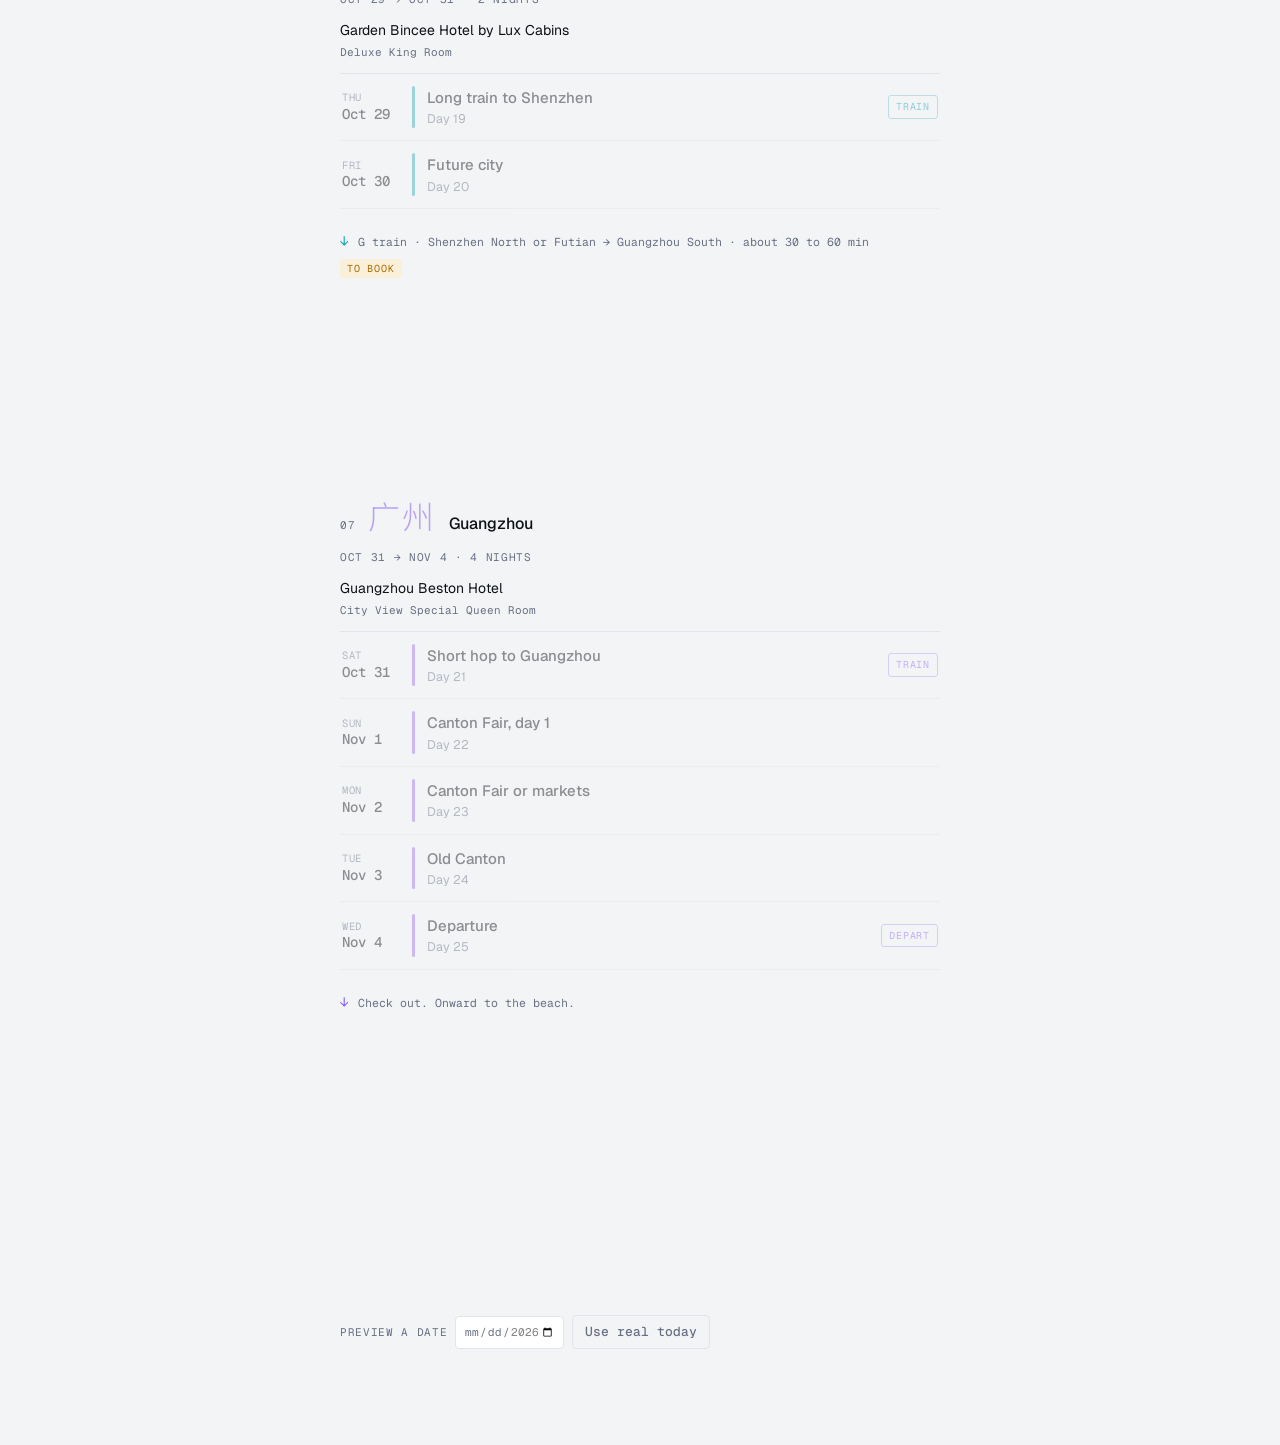
==== commit a557cf5a: "Add city photo strips to Plan - Horizontal, snap-scrolling photo strip before each city in Plan - Gi" ====
--- a/docs/index.html
+++ b/docs/index.html
@@ -197,6 +197,23 @@
 .show .en{font-size:15px;color:var(--muted)}
 .toast{position:fixed;left:50%;bottom:calc(84px + env(safe-area-inset-bottom,0px));transform:translateX(-50%);background:var(--ink);color:var(--paper);padding:8px 14px;border-radius:4px;font-family:var(--f-mono);font-size:11px;letter-spacing:.06em;text-transform:uppercase;z-index:30}
 
+
+
+/* Photo strips in Plan */
+.gallery:empty{display:none}
+.gallery{display:flex;flex-direction:column;gap:10px;margin-top:8px}
+.g-head{display:flex;align-items:baseline;gap:10px}
+.g-head .zh{font-size:22px;font-weight:300;color:var(--cc);letter-spacing:.08em}
+.g-head .mono{font-size:10.5px;letter-spacing:.1em;text-transform:uppercase;color:var(--muted)}
+.g-strip{display:flex;gap:10px;overflow-x:auto;scroll-snap-type:x mandatory;margin-inline:-20px;padding:0 20px 2px;scroll-padding-inline:20px;scrollbar-width:none;-webkit-overflow-scrolling:touch}
+.g-strip::-webkit-scrollbar{display:none}
+.g-item{flex:none;width:min(80vw,360px);margin:0;scroll-snap-align:start;display:flex;flex-direction:column;gap:6px}
+.g-item img{width:100%;aspect-ratio:4/3;object-fit:cover;border-radius:6px;background:var(--faint);border:1px solid var(--line);display:block;opacity:0;transition:opacity .5s ease}
+.g-item img.in{opacity:1}
+.g-item figcaption{display:flex;flex-direction:column;gap:1px;min-width:0}
+.g-item figcaption b{font-weight:500;font-size:14px}
+.g-item figcaption a{font-family:var(--f-mono);font-size:10px;color:var(--muted);text-decoration:none;white-space:nowrap;overflow:hidden;text-overflow:ellipsis}
+@media (prefers-reduced-motion:reduce){.g-item img{transition:none;opacity:1}}
 
 /* Journey board */
 .board{position:sticky;top:calc(env(safe-area-inset-top,0px) + var(--topbar,45px));z-index:4;background:var(--paper);margin:-20px -20px 0;padding:16px 20px 14px;border-bottom:1px solid var(--line)}
@@ -583,11 +600,14 @@
   const done=store.get('cn-plan-done',{});
   const t=today();
   const chips=['all',...STAYS.map(s=>s.c)].map(c=>`<button class="chip" data-f="${c}" aria-pressed="${planFilter===c}">${c==='all'?'All days':CITIES[c].en}</button>`).join('');
+  let lastCity=null;
   const cards=DAYS.filter(d=>planFilter==='all'||d.c===planFilter||(d.from&&d.from===planFilter)).map((d,i)=>{
+    const gal=d.c!==lastCity?`<div class="gallery" data-city="${d.c}" style="--cc:var(--c-${d.c})"></div>`:'';
+    lastCity=d.c;
     const p=PLAN[d.k]||{t:'',i:[]};const c=CITIES[d.c];
     const n=DAYS.indexOf(d)+1;
     const items=p.i.map(norm).map(it=>{const id=`${d.k}-${hash(it.text)}`;return `<li><label><input type="checkbox" id="pc-${id}" data-id="${id}" ${done[id]?'checked':''}><span><span class="txt">${esc(it.text)}</span>${meta(it)}</span></label></li>`}).join('');
-    return `<article class="pday${d.k===t?' today':''}${d.k<t?' past':''}" style="--cc:var(--c-${d.c})" id="day-${d.k}">
+    return gal+`<article class="pday${d.k===t?' today':''}${d.k<t?' past':''}" style="--cc:var(--c-${d.c})" id="day-${d.k}">
       <header><span class="zh">${c.zh}</span><div><b>${esc(p.t)}</b><span>Day ${n} · ${fmt(d.k,{weekday:'long',month:'short',day:'numeric'})}</span></div>${d.k===t?'<span class="tag" style="background:var(--stamp);border-color:var(--stamp);color:var(--card)">Today</span>':''}</header>
       <ul>${items}</ul>
       ${TRANSIT[d.k]&&d.kind!=='arrive'?`<div class="transit"><span>${esc(TRANSIT[d.k].text)}</span>${badge(TRANSIT[d.k].status)}</div>`:''}
@@ -595,8 +615,23 @@
     </article>`;
   }).join('');
   $('#p-plan').innerHTML=`<div class="chips" role="group" aria-label="Filter by city">${chips}</div>${cards}`;
+  fillGalleries();
   $('#p-plan').querySelectorAll('.chip').forEach(b=>b.onclick=()=>{planFilter=b.dataset.f;store.set('cn-plan-filter',planFilter);renderPlan()});
   $('#p-plan').querySelectorAll('input[type=checkbox]').forEach(cb=>cb.onchange=()=>{const d=store.get('cn-plan-done',{});if(cb.checked)d[cb.dataset.id]=1;else delete d[cb.dataset.id];store.set('cn-plan-done',d)});
+}
+
+/* ---------- Photos (docs/img, fetched by the GitHub Action) ---------- */
+let PHOTOS=null;
+fetch('img/credits.json').then(r=>r.ok?r.json():[]).then(list=>{PHOTOS=list;fillGalleries()}).catch(()=>{PHOTOS=[]});
+function fillGalleries(){
+  if(!PHOTOS||!PHOTOS.length)return;
+  document.querySelectorAll('.gallery[data-city]').forEach(g=>{
+    const c=g.dataset.city, list=PHOTOS.filter(p=>p.city===c);
+    if(!list.length||g.childElementCount)return;
+    g.innerHTML=`<div class="g-head"><span class="zh">${CITIES[c].zh}</span><span class="mono">${CITIES[c].en} · ${list.length} photos</span></div>
+      <div class="g-strip">${list.map(p=>`<figure class="g-item"><img src="img/${esc(p.file)}" alt="${esc(p.label)}" loading="lazy" decoding="async" onload="this.classList.add('in')">
+        <figcaption><b>${esc(p.label)}</b><a href="${esc(p.page)}" target="_blank" rel="noopener">${esc(p.author)} · ${esc(p.license)}</a></figcaption></figure>`).join('')}</div>`;
+  });
 }
 
 /* ---------- Dictionary ---------- */
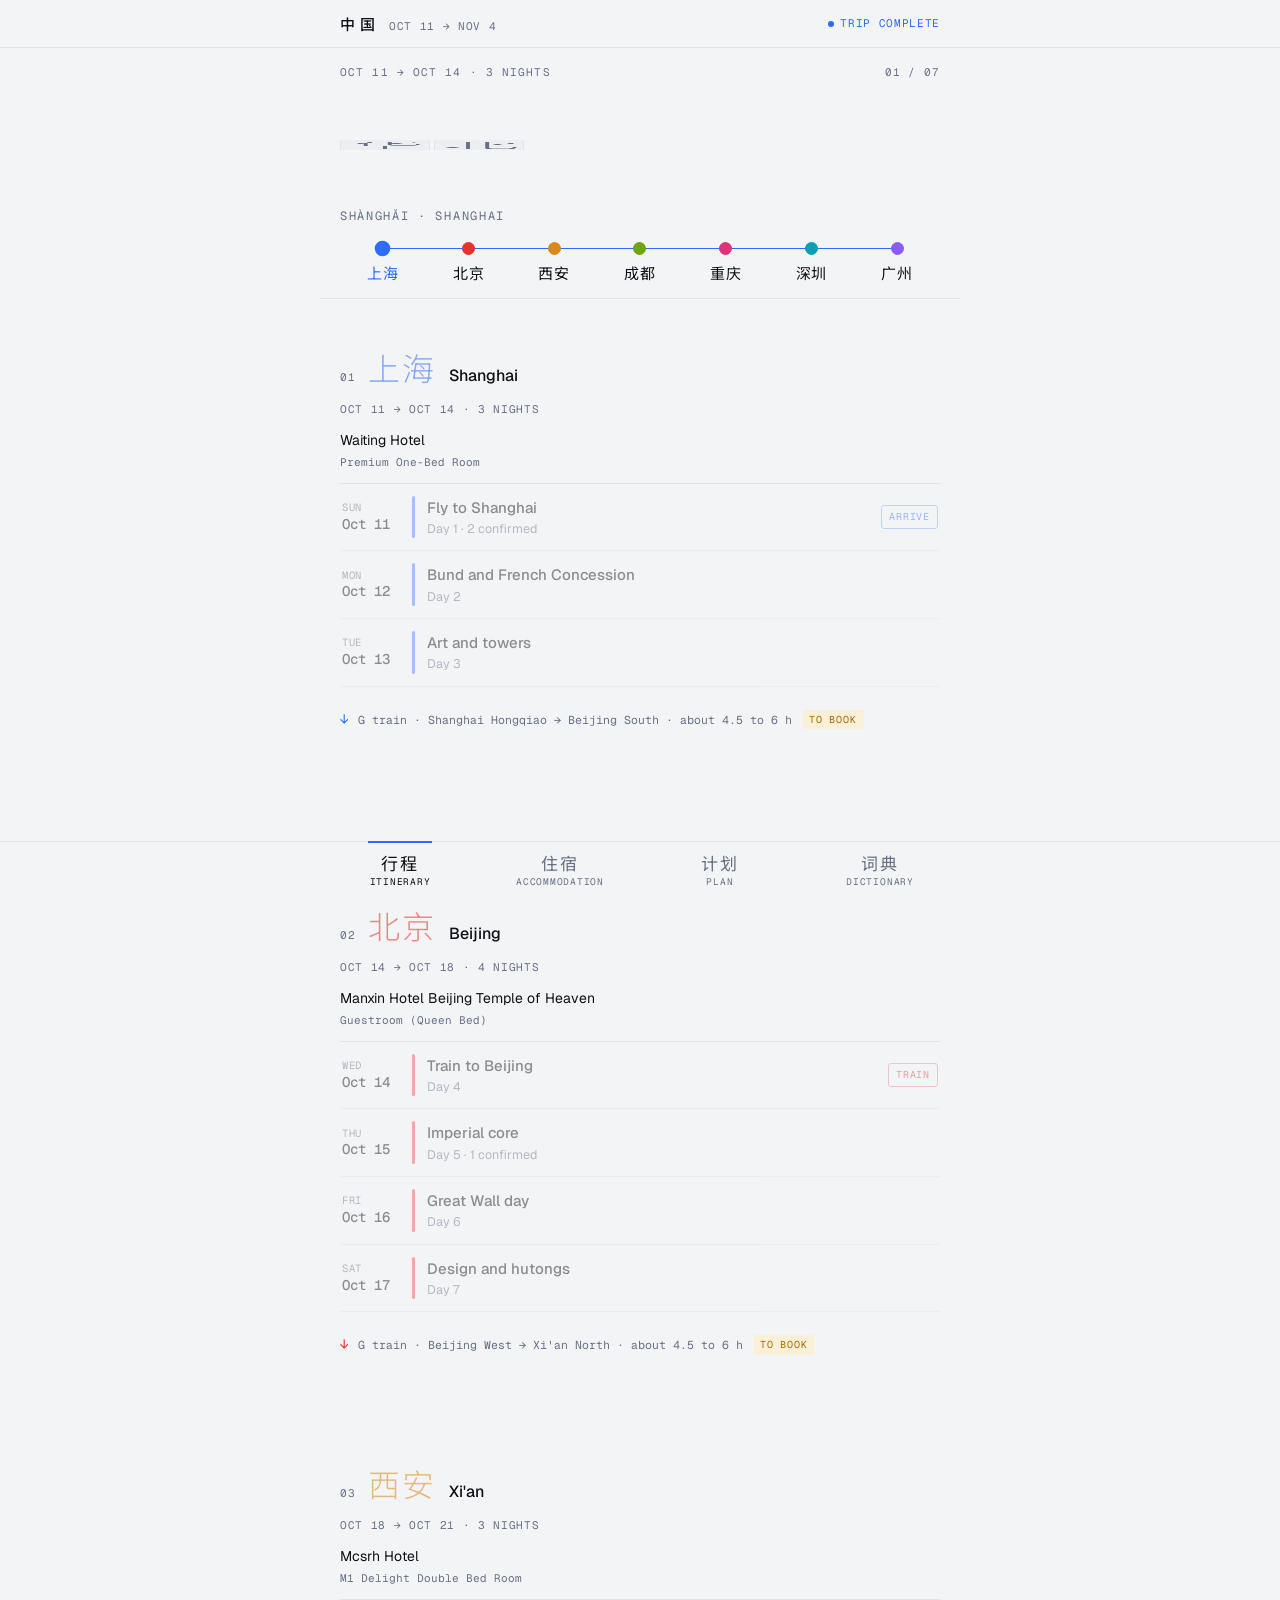
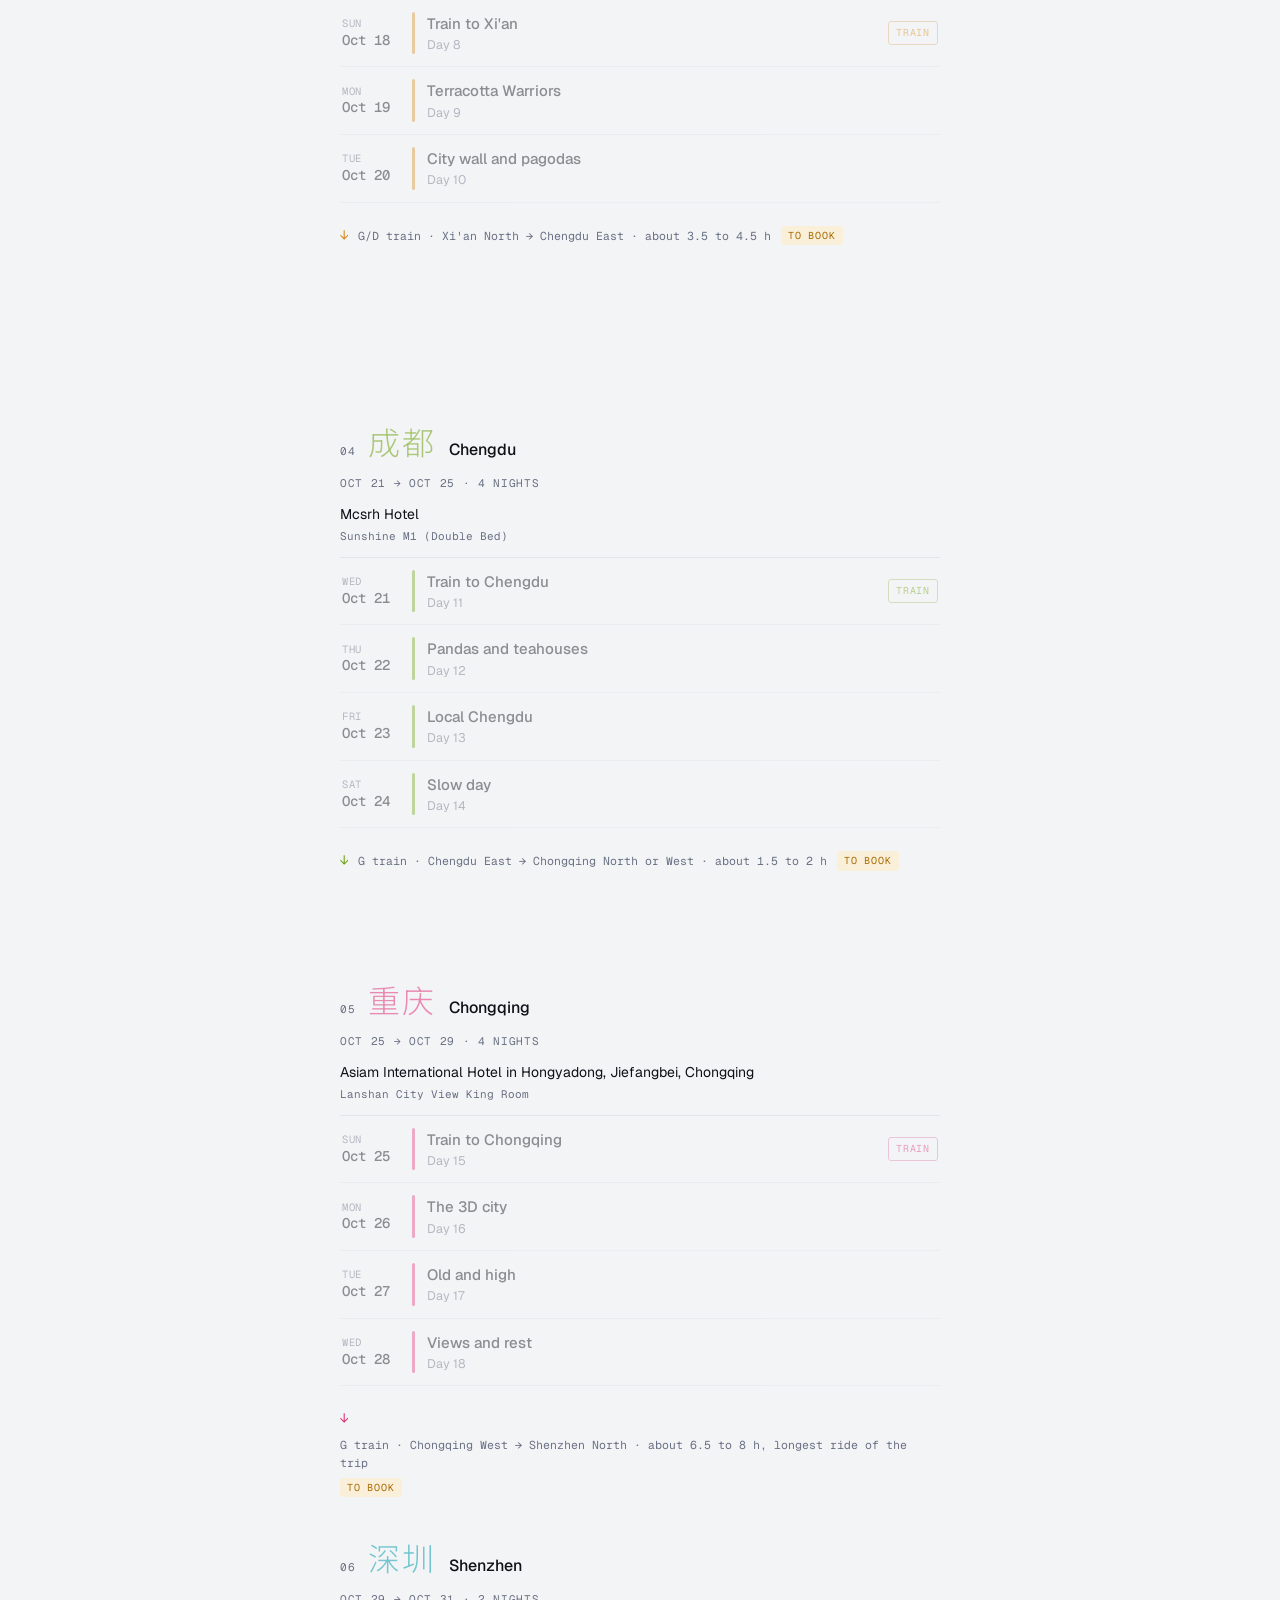
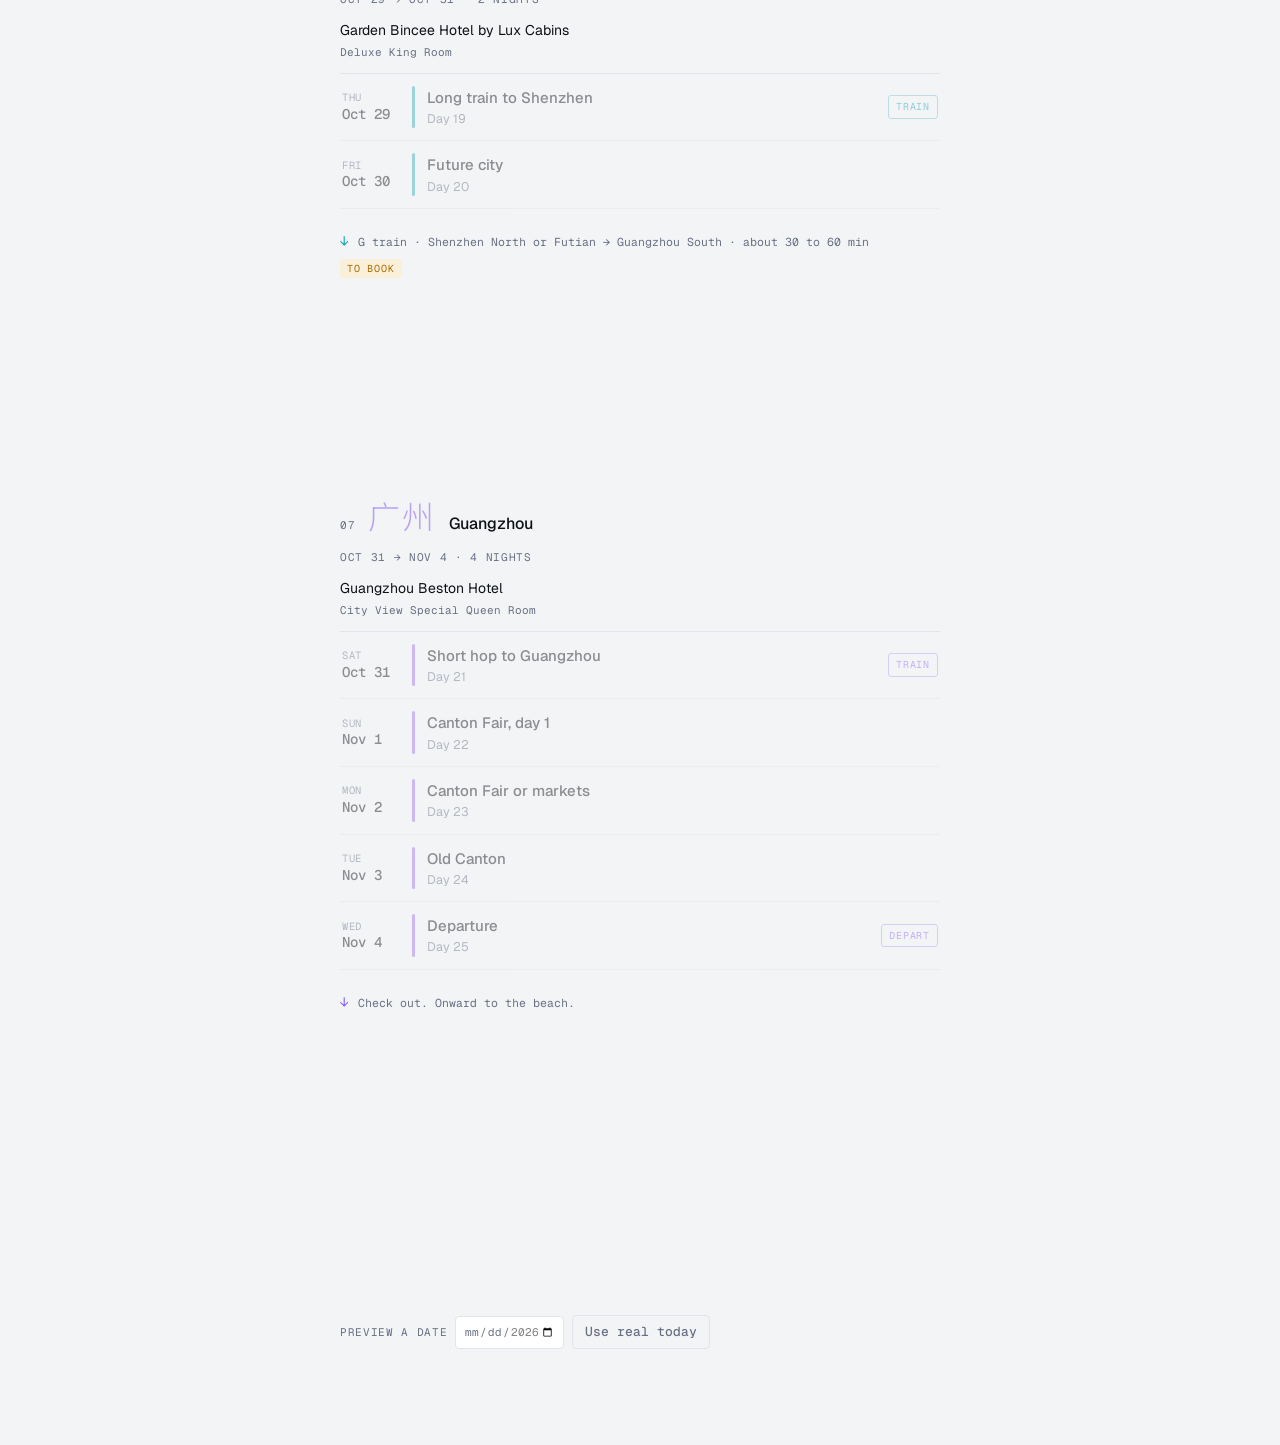
==== commit 921b2423: "Fewer flips on the departure board Co-Authored-By: Claude Opus 5.5 <noreply@anthropic.com> Claude-Se" ====
--- a/docs/index.html
+++ b/docs/index.html
@@ -415,6 +415,7 @@
 /* ---------- Motion ---------- */
 const REDUCED=(()=>{try{return matchMedia('(prefers-reduced-motion: reduce)').matches}catch(e){return false}})();
 const FLAP_GLYPHS='上海北京西安成都重庆深圳广州东南中华城站';
+const FLIP_TICKS=4, FLIP_STAGGER=2; // flips per tile; second tile settles a bit later
 function flip(delay){
   const tiles=[...document.querySelectorAll('#flap .flapch')];
   tiles.forEach((el,k)=>{
@@ -423,7 +424,7 @@
     setTimeout(()=>{
       el.classList.add('spin');
       el._flip=setInterval(()=>{
-        const done=++n>10+k*6;
+        const done=++n>FLIP_TICKS+k*FLIP_STAGGER;
         el.textContent=done?target:FLAP_GLYPHS[Math.floor(Math.random()*FLAP_GLYPHS.length)];
         try{el.animate([{transform:'scaleY(.1)'},{transform:'scaleY(1)'}],{duration:70,easing:'ease-out'})}catch(e){}
         if(done){clearInterval(el._flip);el._flip=null;el.classList.remove('spin')}
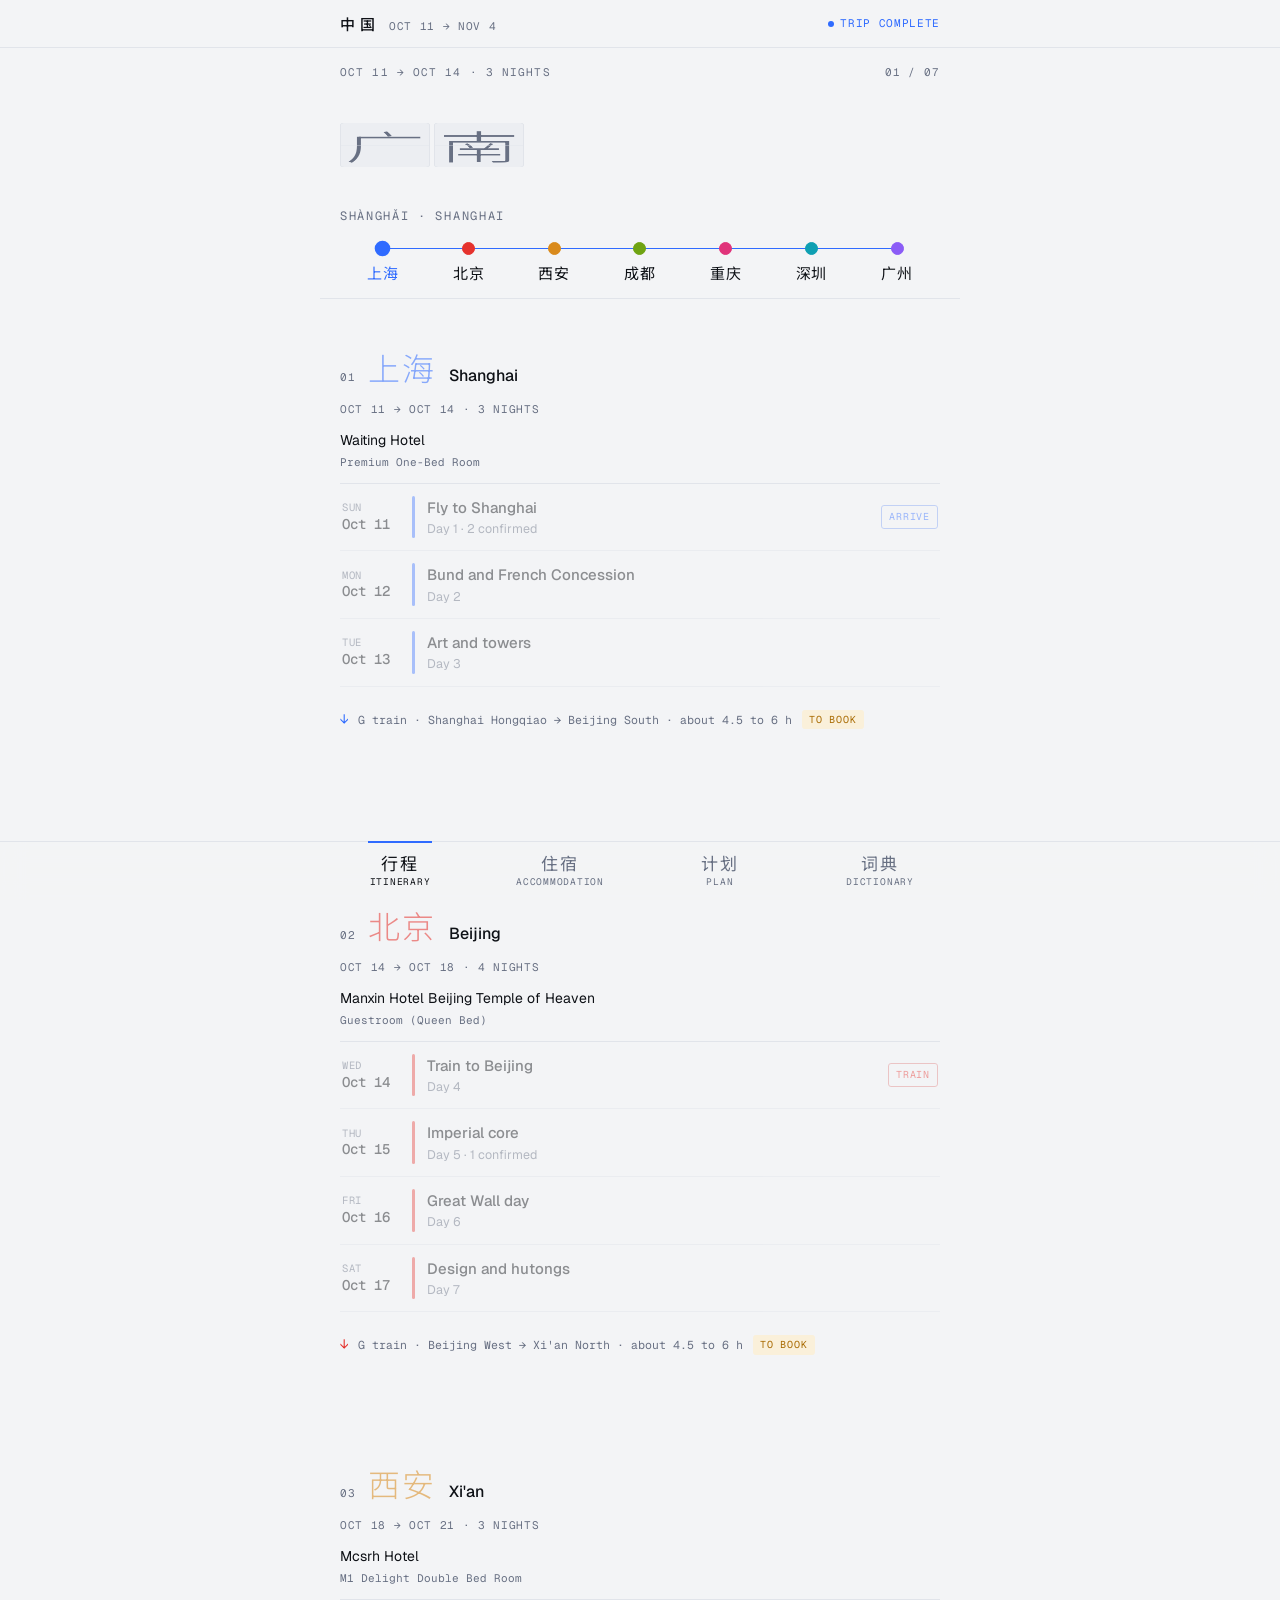
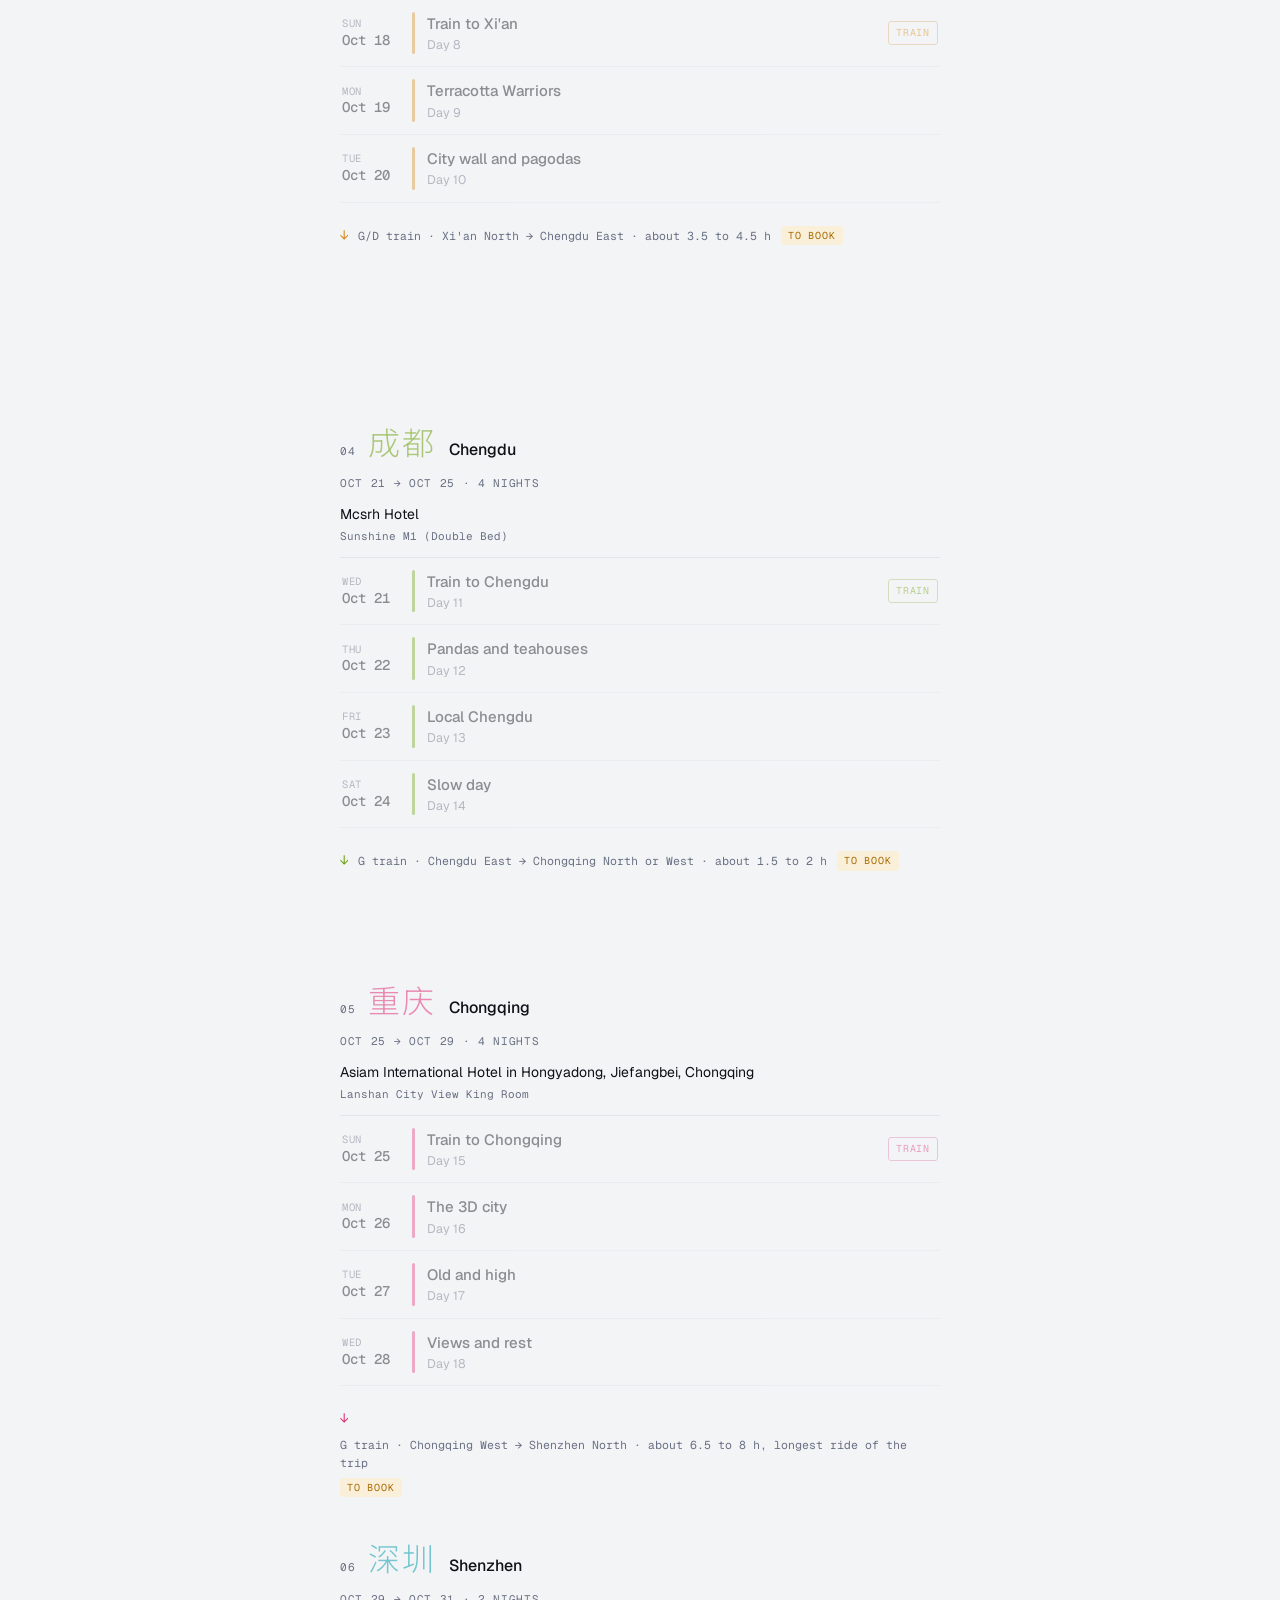
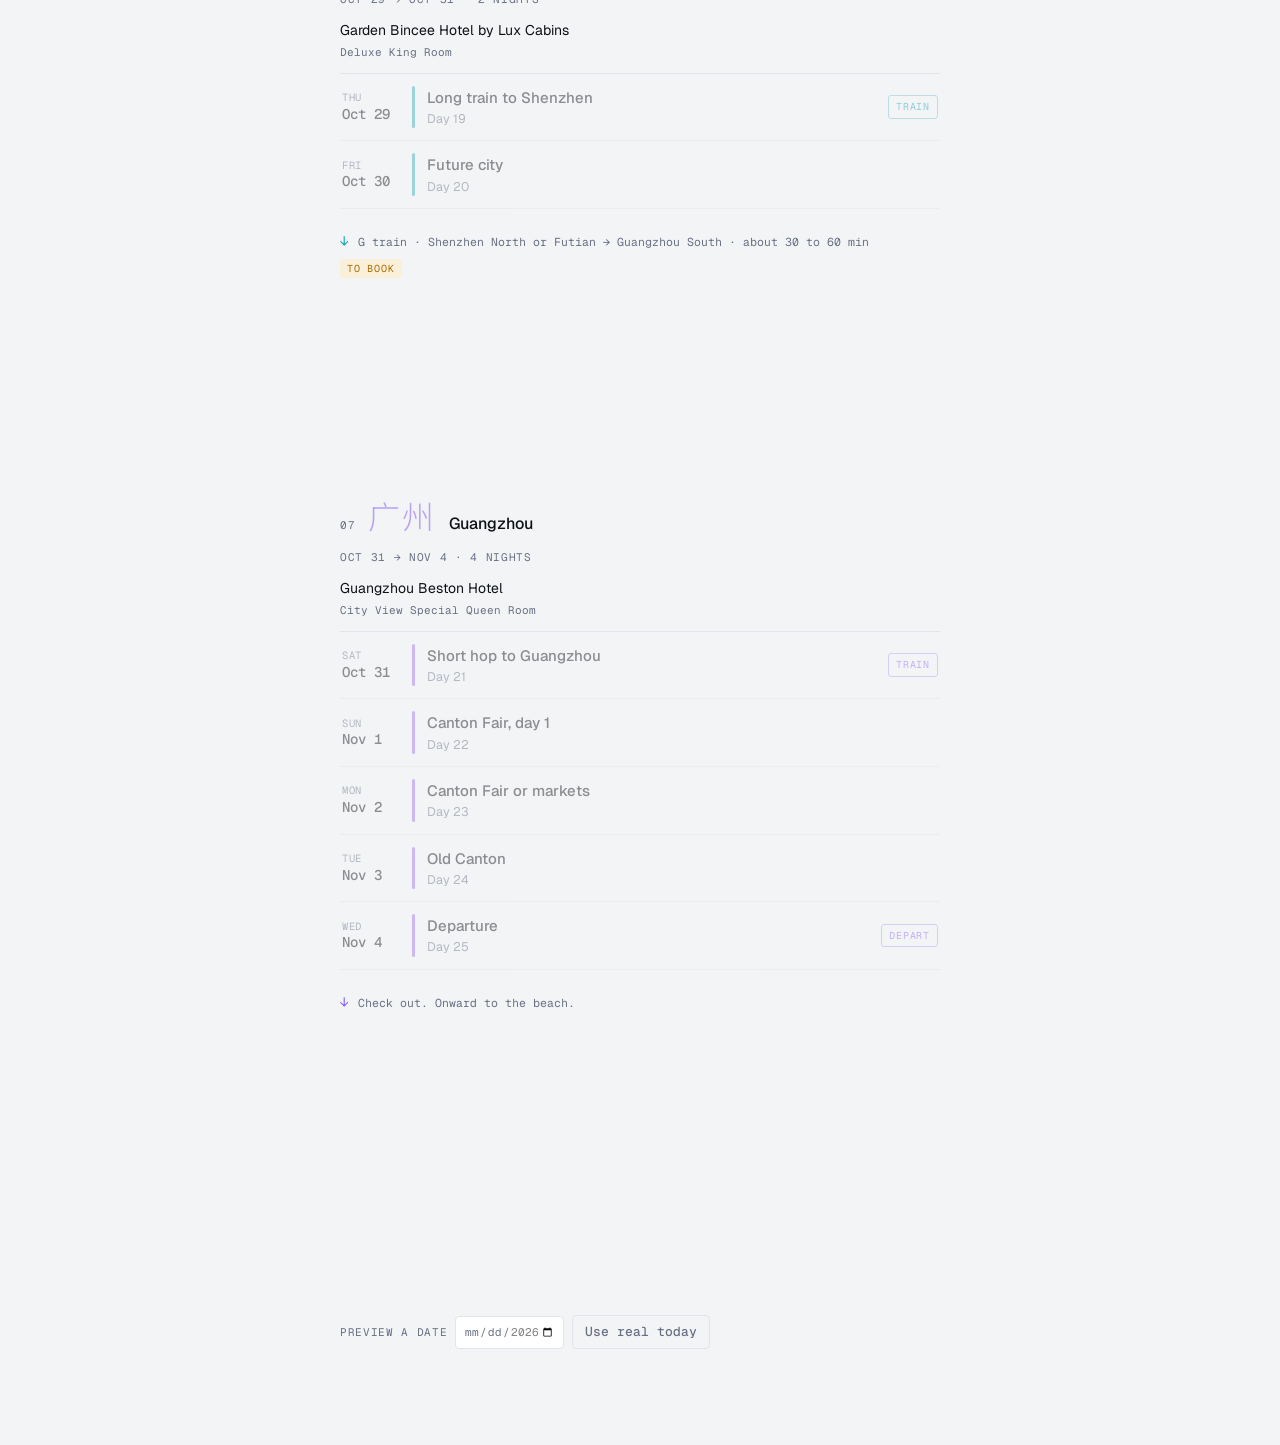
==== commit 2c030c22: "Speak with a real Mandarin voice - Pick a mainland zh-CN voice explicitly (skip zh-HK and zh-TW), pr" ====
--- a/docs/index.html
+++ b/docs/index.html
@@ -670,7 +670,7 @@
  {cat:'Help',zh:'求助',p:[
   ['Help!','救命！','jiùmìng!'],['I\'m lost','我迷路了','wǒ mílù le'],['I lost my phone','我的手机丢了','wǒ de shǒujī diū le'],
   ['Please call an ambulance','请叫救护车','qǐng jiào jiùhùchē'],['Hospital','医院','yīyuàn'],['Pharmacy','药店','yàodiàn'],
-  ['Police 110 · Ambulance 120 · Fire 119','报警110 · 急救120 · 火警119','bàojǐng yāo yāo líng · jíjiù yāo èr líng']]},
+  ['Police 110 · Ambulance 120 · Fire 119','报警110 · 急救120 · 火警119','bàojǐng yāo yāo líng · jíjiù yāo èr líng · huǒjǐng yāo yāo jiǔ','报警，幺幺零。急救，幺二零。火警，幺幺九。']]},
  {cat:'Numbers',zh:'数字',p:[
   ['1 2 3 4 5','一 二 三 四 五','yī èr sān sì wǔ'],['6 7 8 9 10','六 七 八 九 十','liù qī bā jiǔ shí'],
   ['100 / 1,000','一百 / 一千','yì bǎi / yì qiān'],['Yuan (spoken)','块','kuài']]}
@@ -683,19 +683,47 @@
   const strip=s=>s.normalize('NFD').replace(/[̀-ͯ]/g,'').toLowerCase();
   const html=DICT.map(c=>{
     const rows=c.p.filter(([en,hz,py])=>!q||en.toLowerCase().includes(q)||hz.includes(dq.trim())||strip(py).includes(strip(q)))
-      .map(([en,hz,py])=>`<div class="ph"><div class="en">${esc(en)}</div><div class="hz">${hz}</div><div class="py">${py}</div>
-        <div class="acts"><button class="ico" data-say="${hz}" aria-label="Play ${esc(en)}">${ICON_SAY}</button><button class="ico" data-show="${encodeURIComponent(JSON.stringify([en,hz,py]))}" aria-label="Show ${esc(en)} full screen">${ICON_SHOW}</button></div></div>`).join('');
+      .map(([en,hz,py,sp])=>`<div class="ph"><div class="en">${esc(en)}</div><div class="hz">${hz}</div><div class="py">${py}</div>
+        <div class="acts"><button class="ico" data-say="${esc(sp||hz)}" aria-label="Play ${esc(en)}">${ICON_SAY}</button><button class="ico" data-show="${encodeURIComponent(JSON.stringify([en,hz,py,sp||hz]))}" aria-label="Show ${esc(en)} full screen">${ICON_SHOW}</button></div></div>`).join('');
     return rows?`<div class="cat"><h3>${c.cat}<span class="zh">${c.zh}</span></h3>${rows}</div>`:'';
   }).join('');
   $('#dict-list').innerHTML=html||'<div class="empty">No phrase matches. Try English or pinyin without tones.</div>';
 }
 function initDict(){
   $('#p-dictionary').innerHTML=`<input class="search" id="dsearch" type="search" placeholder="Search English, pinyin or 汉字" aria-label="Search phrases"><div id="dict-list" style="display:flex;flex-direction:column;gap:16px"></div>
-  <div class="note">Tap the speaker to hear it. Tap the arrows to show the phrase full screen to a driver or waiter.</div>`;
+  <div class="note">Tap the speaker to hear it. Tap the arrows to show the phrase full screen to a driver or waiter.<div class="mono" id="voice-name" style="margin-top:6px;font-size:11px"></div></div>`;
+  pickVoice();
   $('#dsearch').oninput=e=>{dq=e.target.value;renderDict()};
   renderDict();
 }
-function say(t){try{const u=new SpeechSynthesisUtterance(t);u.lang='zh-CN';u.rate=.85;speechSynthesis.cancel();speechSynthesis.speak(u)}catch(e){toast('Audio is not available here')}}
+/* Mandarin voice: pick a real mainland zh-CN voice instead of the browser default.
+   Cantonese (zh-HK) and Taiwanese Mandarin (zh-TW) voices are skipped on purpose. */
+let ZH_VOICE=null;
+const VOICE_PREF=[/xiaoxiao/i,/yunxi/i,/tingting|ting-ting/i,/普通话|mandarin.*(china|mainland)/i,/google.*(普通话|chinese)/i,/yaoyao|huihui|kangkang/i,/lili|meijia|sinji/i];
+function pickVoice(){
+  let vs=[];try{vs=speechSynthesis.getVoices()}catch(e){return null}
+  const norm=v=>(v.lang||'').replace('_','-').toLowerCase();
+  const cn=vs.filter(v=>norm(v)==='zh-cn'||norm(v)==='cmn-cn'||norm(v)==='cmn-hans-cn');
+  const pool=cn.length?cn:vs.filter(v=>/^zh(-hans)?$/.test(norm(v)));
+  const score=v=>{let s=0;VOICE_PREF.forEach((re,i)=>{if(re.test(v.name))s=Math.max(s,100-i*10)});if(/enhanced|premium|neural|natural|online/i.test(v.name))s+=15;if(v.localService)s+=3;return s};
+  ZH_VOICE=pool.sort((a,b)=>score(b)-score(a))[0]||null;
+  const lbl=document.getElementById('voice-name');
+  if(lbl)lbl.textContent=ZH_VOICE?`Voice: ${ZH_VOICE.name} (${ZH_VOICE.lang})`:'No Mandarin voice found on this device';
+  return ZH_VOICE;
+}
+try{pickVoice();speechSynthesis.addEventListener('voiceschanged',pickVoice)}catch(e){}
+/* Make the text read naturally: separators become pauses, Latin bits are dropped */
+const speakable=t=>t.replace(/\s*[\/·]\s*/g,'，').replace(/WiFi/gi,'无线网').trim().replace(/\s+/g,'，');
+function say(t){
+  try{
+    const v=ZH_VOICE||pickVoice();
+    if(!v){toast('Add a Chinese (China mainland) voice in your device settings');return}
+    speechSynthesis.cancel();
+    const u=new SpeechSynthesisUtterance(speakable(t));
+    u.voice=v;u.lang=v.lang;u.rate=.82;u.pitch=1;
+    setTimeout(()=>speechSynthesis.speak(u),60); // iOS drops a speak() called right after cancel()
+  }catch(e){toast('Audio is not available here')}
+}
 let showing=null;
 document.addEventListener('click',e=>{
   const s=e.target.closest('[data-say]');if(s){say(s.dataset.say);return}
@@ -706,7 +734,7 @@
 });
 function selectText(el){try{const r=document.createRange();r.selectNodeContents(el);const s=getSelection();s.removeAllRanges();s.addRange(r);toast('Selected, copy it from the menu')}catch(e){}}
 $('#show-close').onclick=()=>{$('#show').hidden=true};
-$('#show-say').onclick=()=>showing&&say(showing[1]);
+$('#show-say').onclick=()=>showing&&say(showing[3]||showing[1]);
 document.addEventListener('keydown',e=>{if(e.key==='Escape')$('#show').hidden=true});
 function toast(m){const t=document.createElement('div');t.className='toast';t.textContent=m;document.body.appendChild(t);setTimeout(()=>t.remove(),1800)}
 
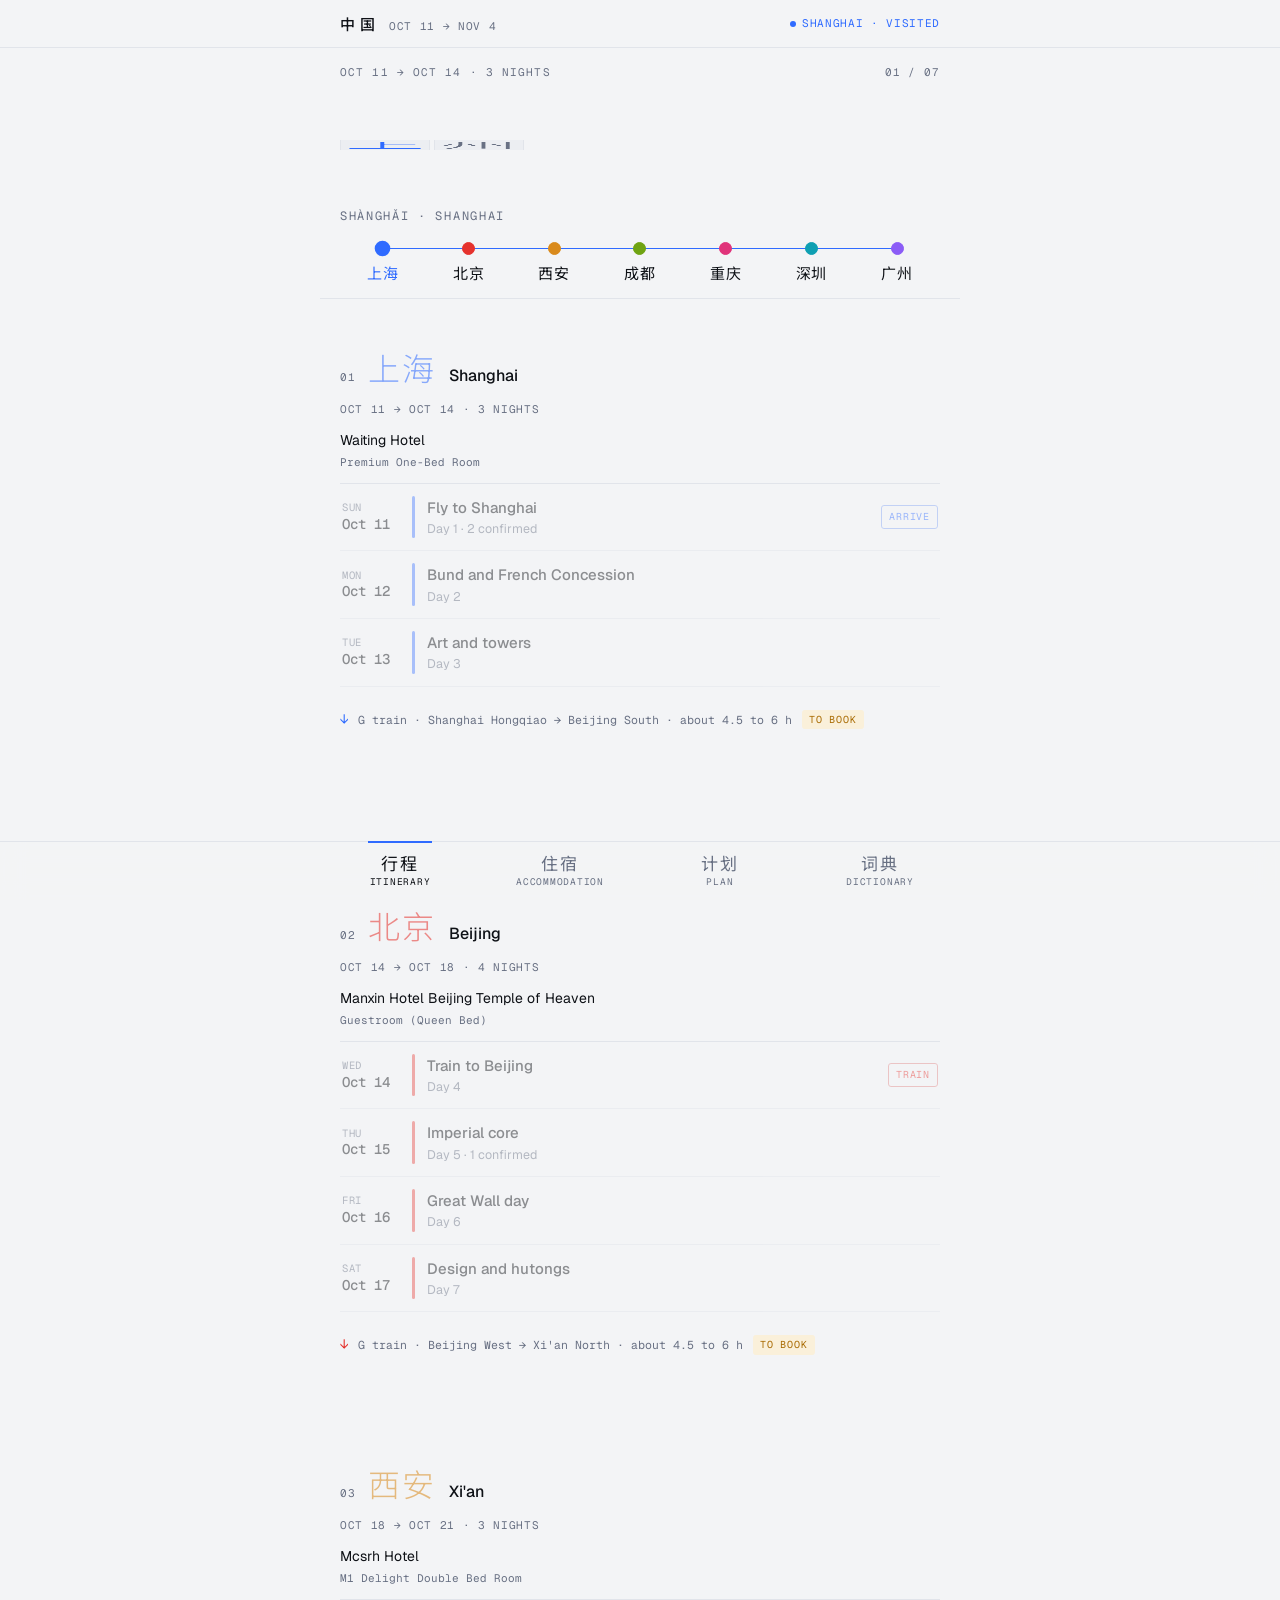
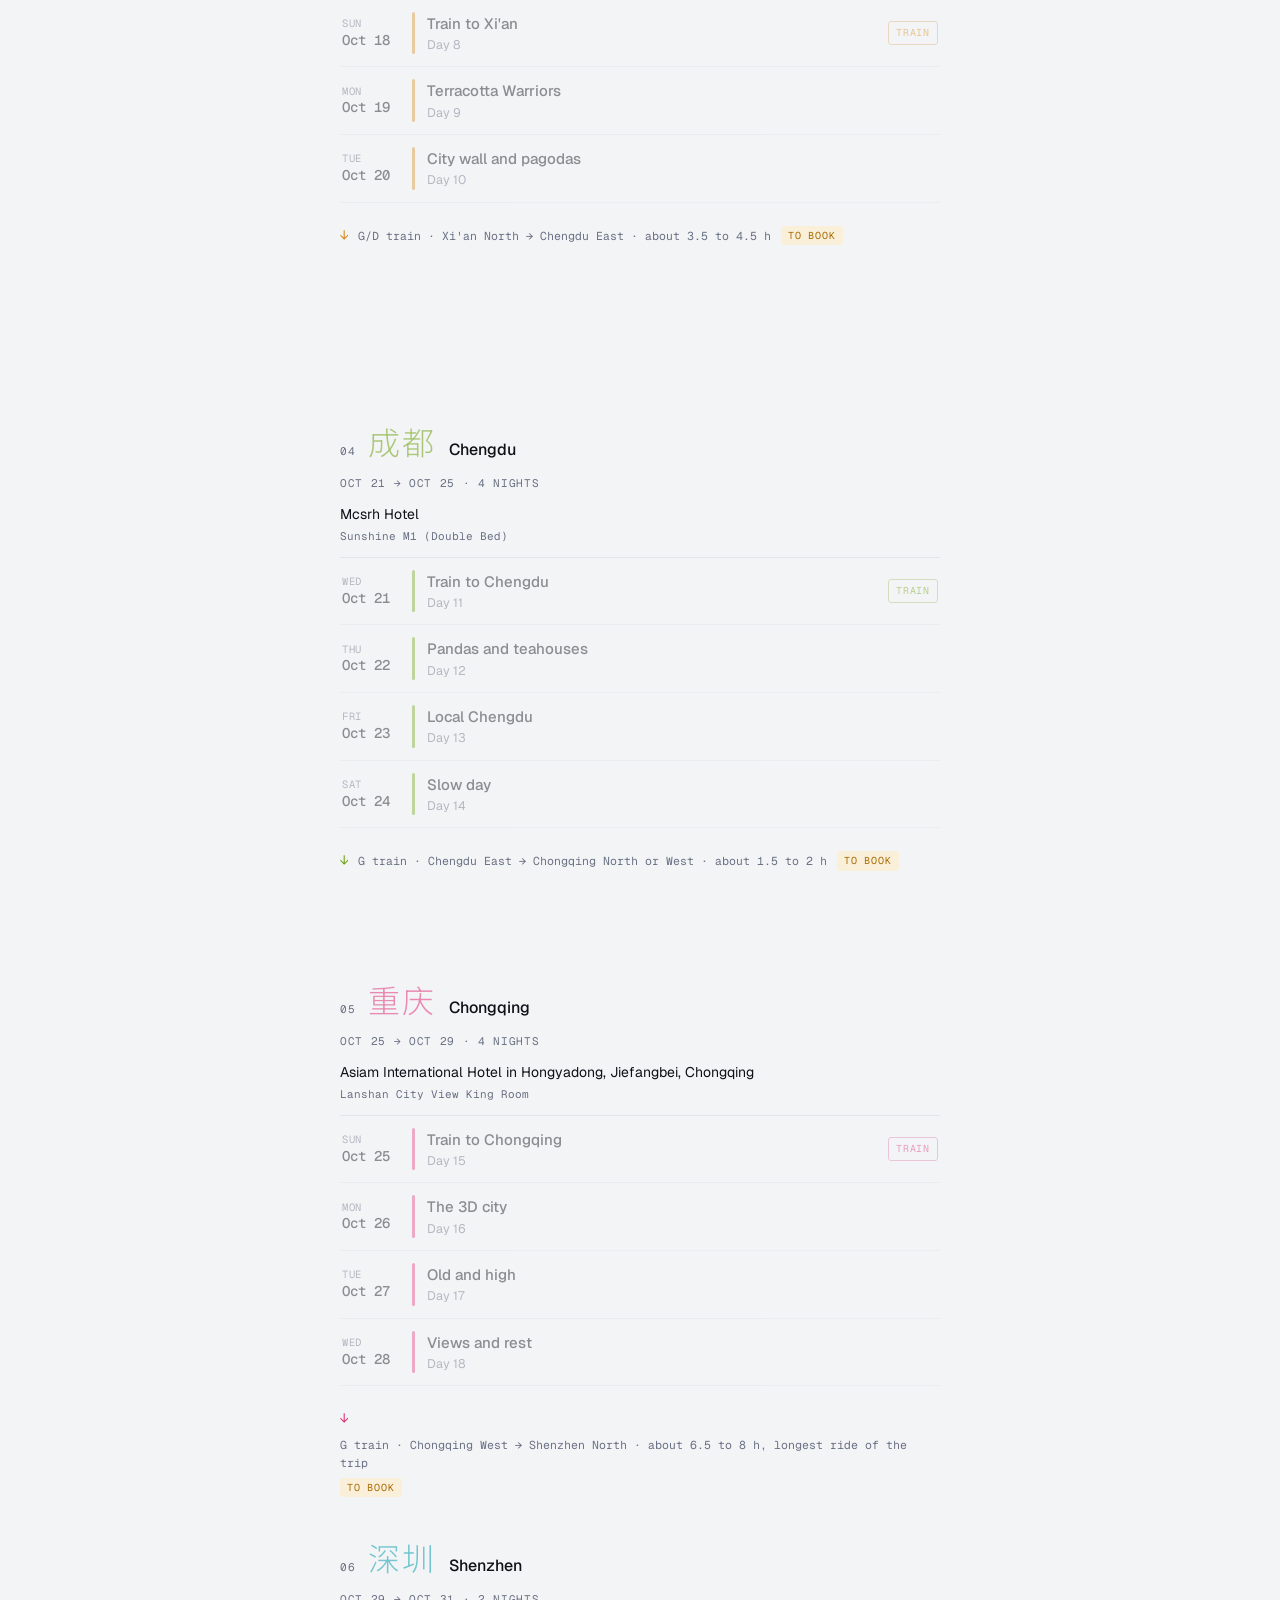
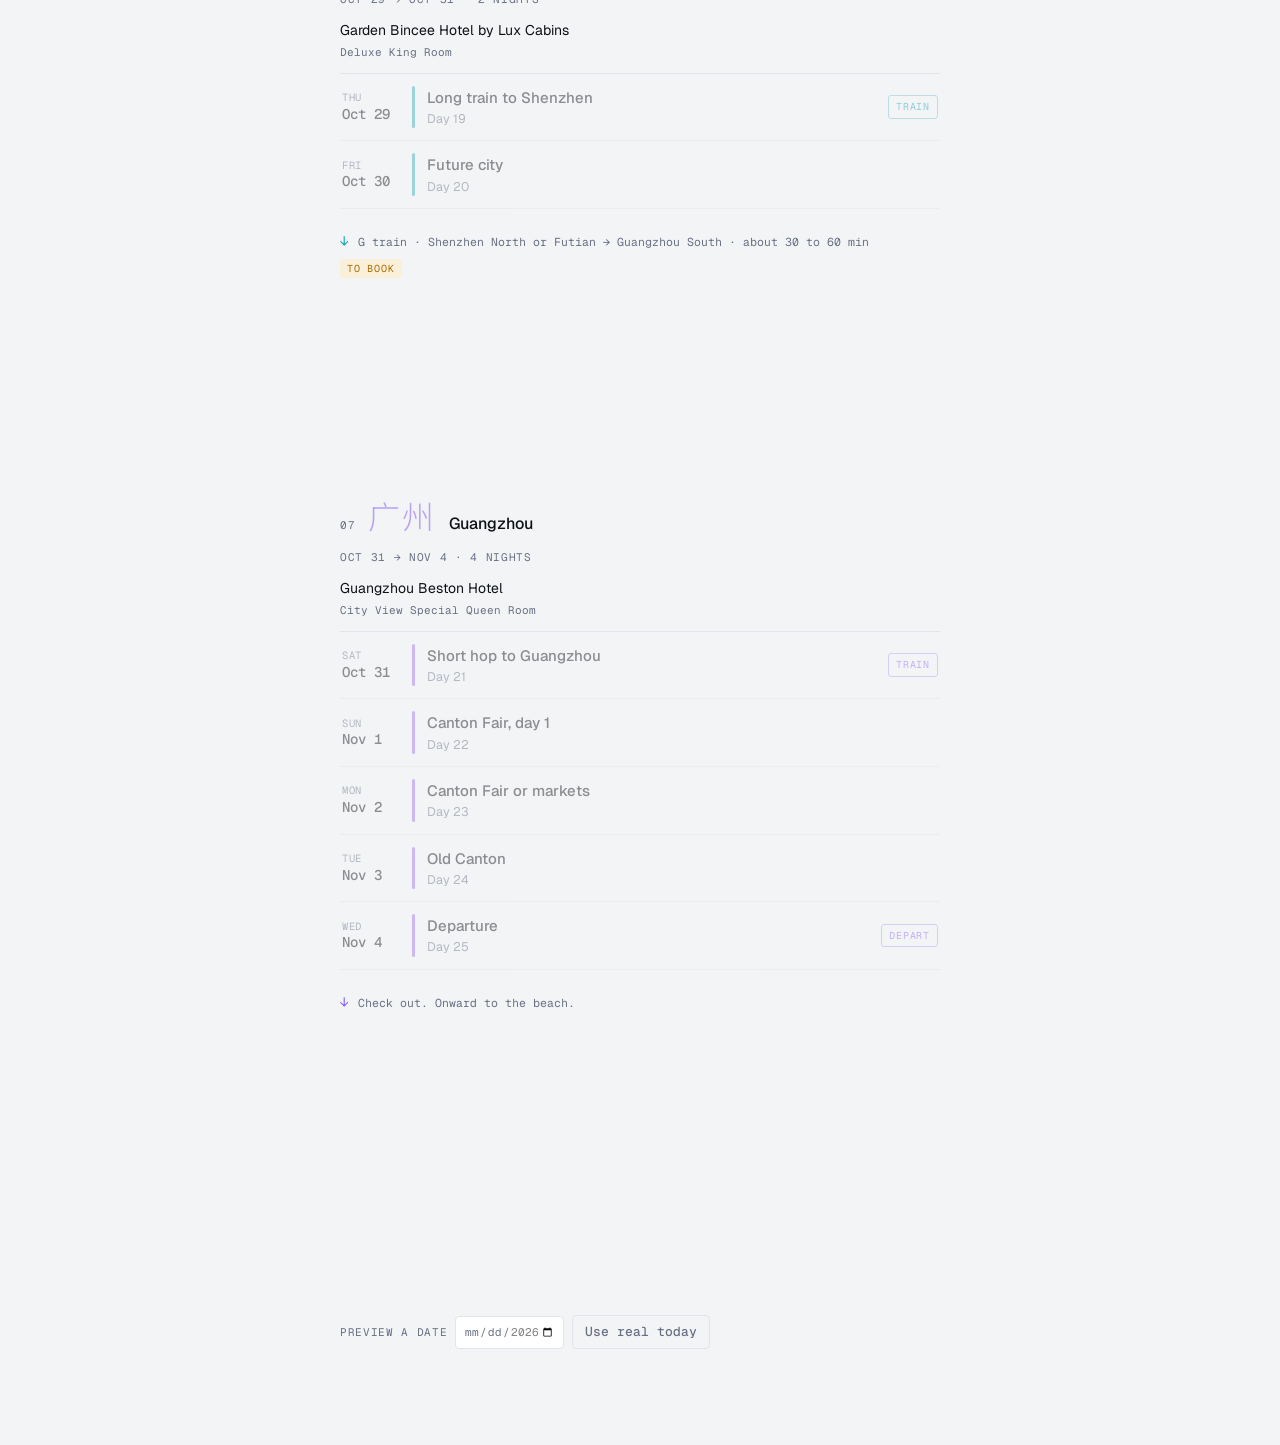
==== commit c28e63a4: "Status chip follows the city in view - Future city: "Beijing in 6 days" / "tomorrow"; current: "Here" ====
--- a/docs/index.html
+++ b/docs/index.html
@@ -411,6 +411,14 @@
   const p=phase(),s=$('#status');
   s.textContent=p.when==='before'?`Starts in ${p.n} day${p.n===1?'':'s'}`:p.when==='after'?'Trip complete':`Day ${p.idx+1} of ${DAYS.length}`;
 }
+/* Status for the city in view on the Itinerary: counts to its check-in, or says where you are */
+function setStatusFor(i){
+  const s=STAYS[i], t=today(), name=CITIES[s.c].en, el=$('#status');
+  const days=Math.round((toUTC(s.in)-toUTC(t))/DAY);
+  if(t>=s.in&&t<s.out||(t===s.out&&s.out===END)){const p=phase();el.textContent=`Here now · day ${p.idx+1} of ${DAYS.length}`}
+  else if(days>0)el.textContent=days===1?`${name} tomorrow`:`${name} in ${days} days`;
+  else el.textContent=`${name} · visited`;
+}
 
 /* ---------- Motion ---------- */
 const REDUCED=(()=>{try{return matchMedia('(prefers-reduced-motion: reduce)').matches}catch(e){return false}})();
@@ -526,6 +534,7 @@
   if(i===curIdx&&p.day.kind!=='depart'){const k=(toUTC(p.day.k)-toUTC(s.in))/DAY+1;label=`Today · night ${k} of ${n}`}
   else if(i===curIdx)label='Today · departure';
   $('#b-label').textContent=label;
+  setStatusFor(i);
   $('#b-idx').textContent=`${String(i+1).padStart(2,'0')} / ${String(STAYS.length).padStart(2,'0')}`;
   $('#b-py').textContent=`${c.py} · ${c.en}`;
   $('#flap').setAttribute('aria-label',c.zh);
@@ -623,7 +632,7 @@
 
 /* ---------- Photos (docs/img, fetched by the GitHub Action) ---------- */
 let PHOTOS=null;
-fetch('img/credits.json').then(r=>r.ok?r.json():[]).then(list=>{PHOTOS=list;fillGalleries()}).catch(()=>{PHOTOS=[]});
+(typeof fetch==='function'?fetch('img/credits.json'):Promise.reject()).then(r=>r.ok?r.json():[]).then(list=>{PHOTOS=list;fillGalleries()}).catch(()=>{PHOTOS=[]});
 function fillGalleries(){
   if(!PHOTOS||!PHOTOS.length)return;
   document.querySelectorAll('.gallery[data-city]').forEach(g=>{
@@ -751,7 +760,7 @@
   if(tab==='itinerary'){
     if(viewIdx>=0)document.documentElement.style.setProperty('--accent',`var(--c-${STAYS[viewIdx].c})`);
     if(!journeyScrolled&&curIdx>0){journeyScrolled=true;requestAnimationFrame(()=>scrollToStop(curIdx,false))}
-  }else applyCityAccent();
+  }else{applyCityAccent();setStatus()}
 }
 document.querySelectorAll('.tab').forEach(b=>b.onclick=()=>go(b.dataset.tab,true));
 
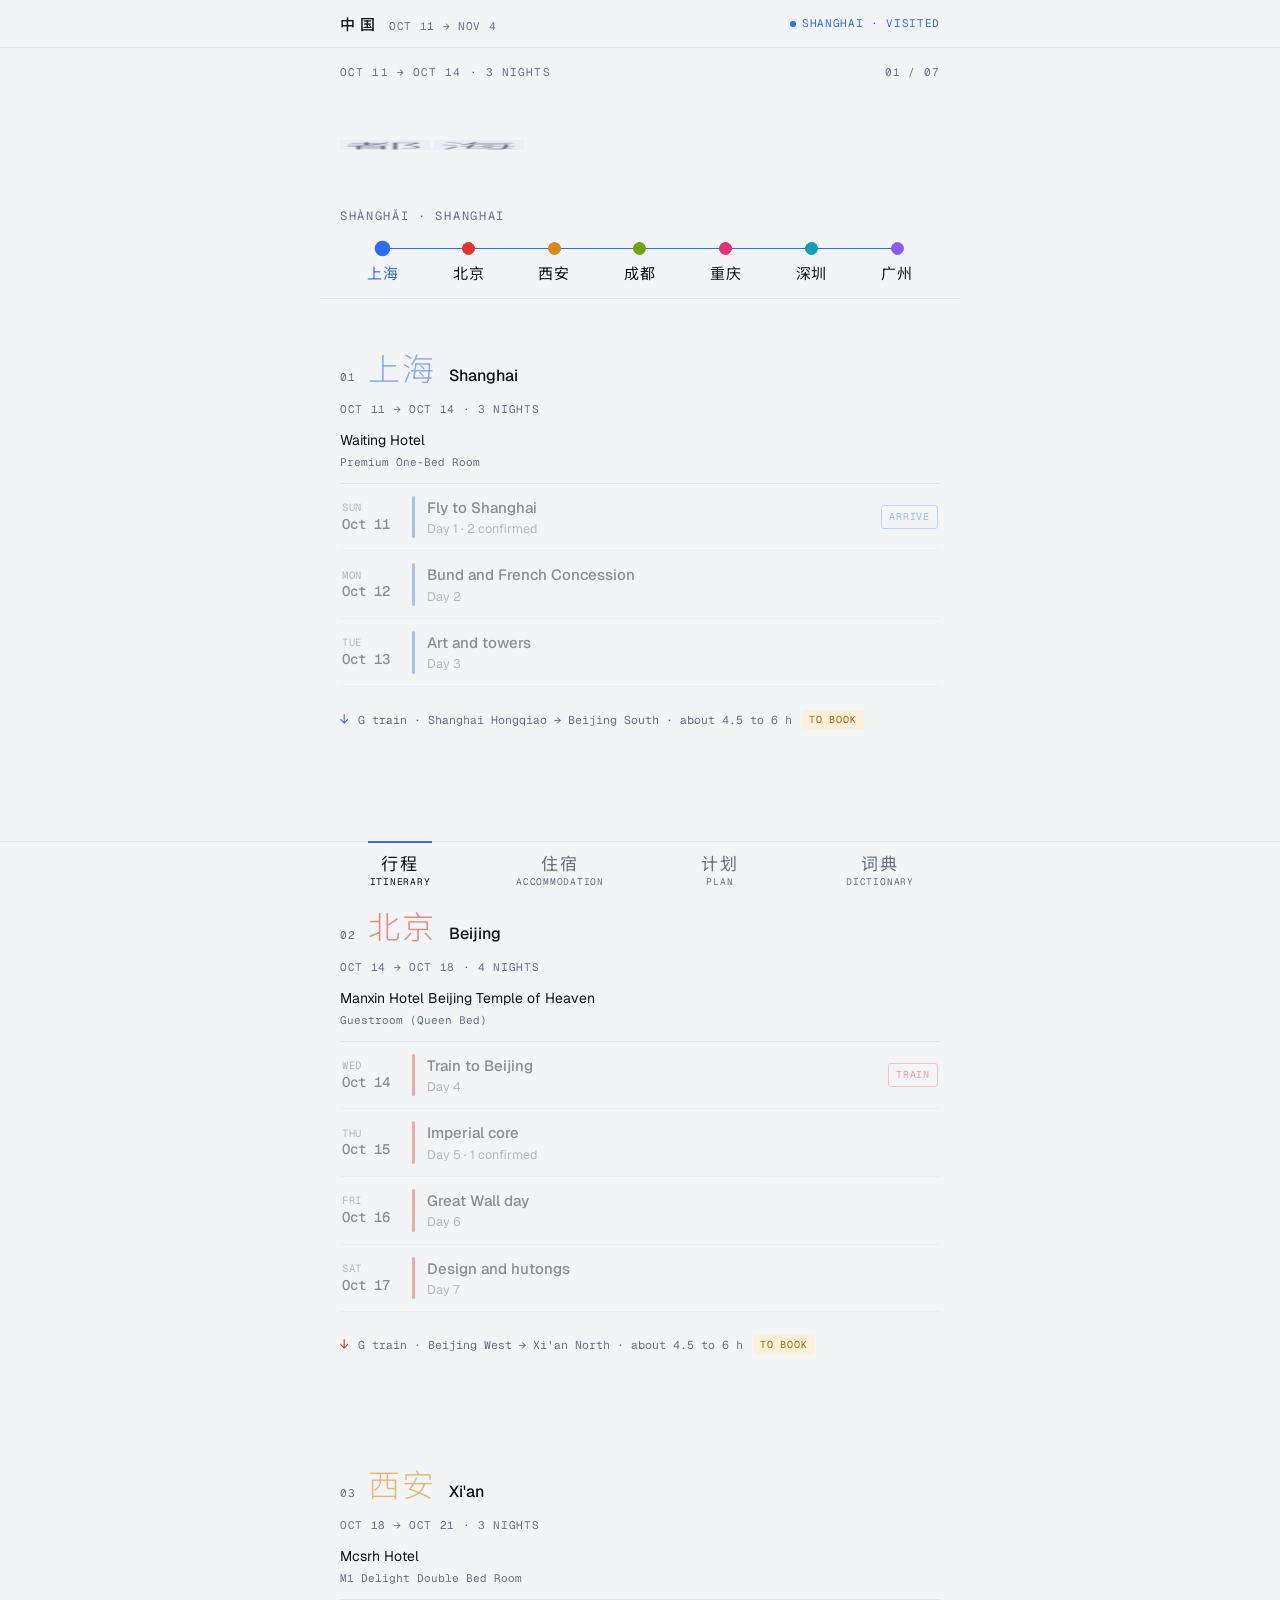
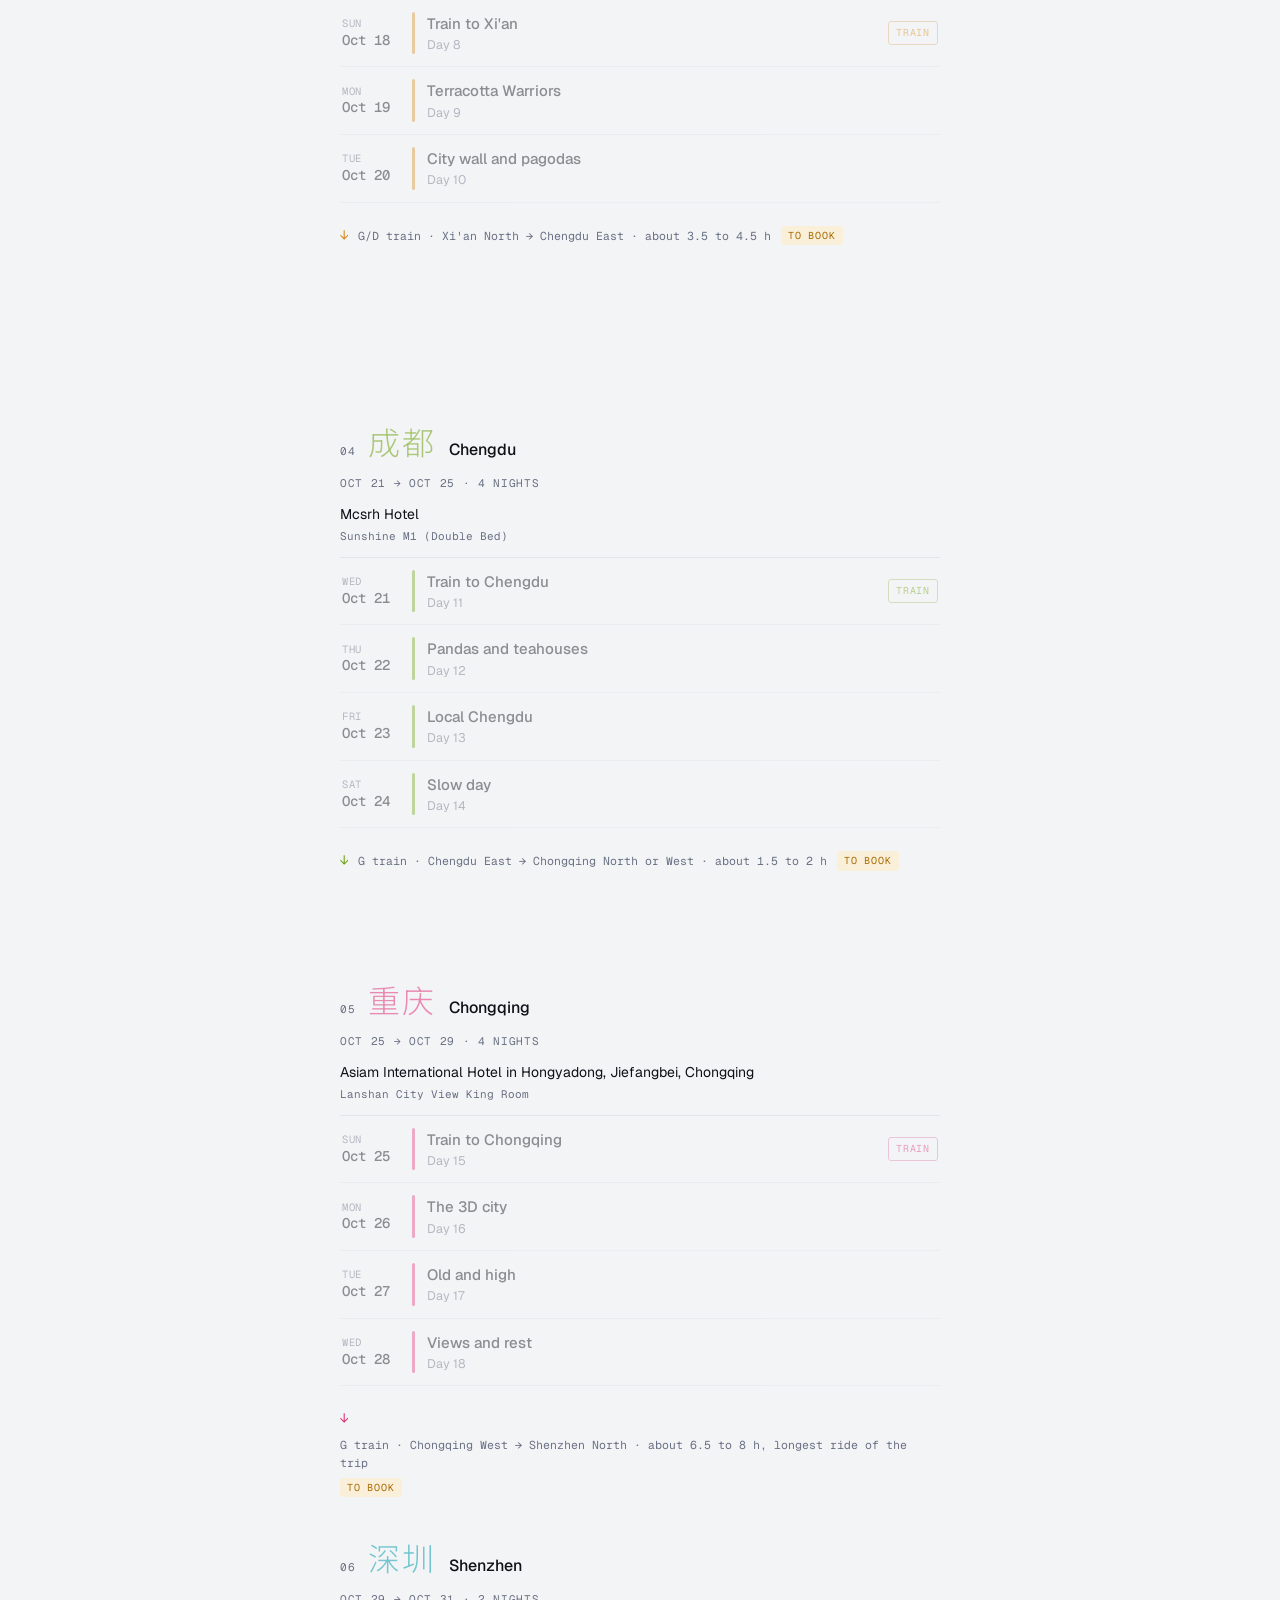
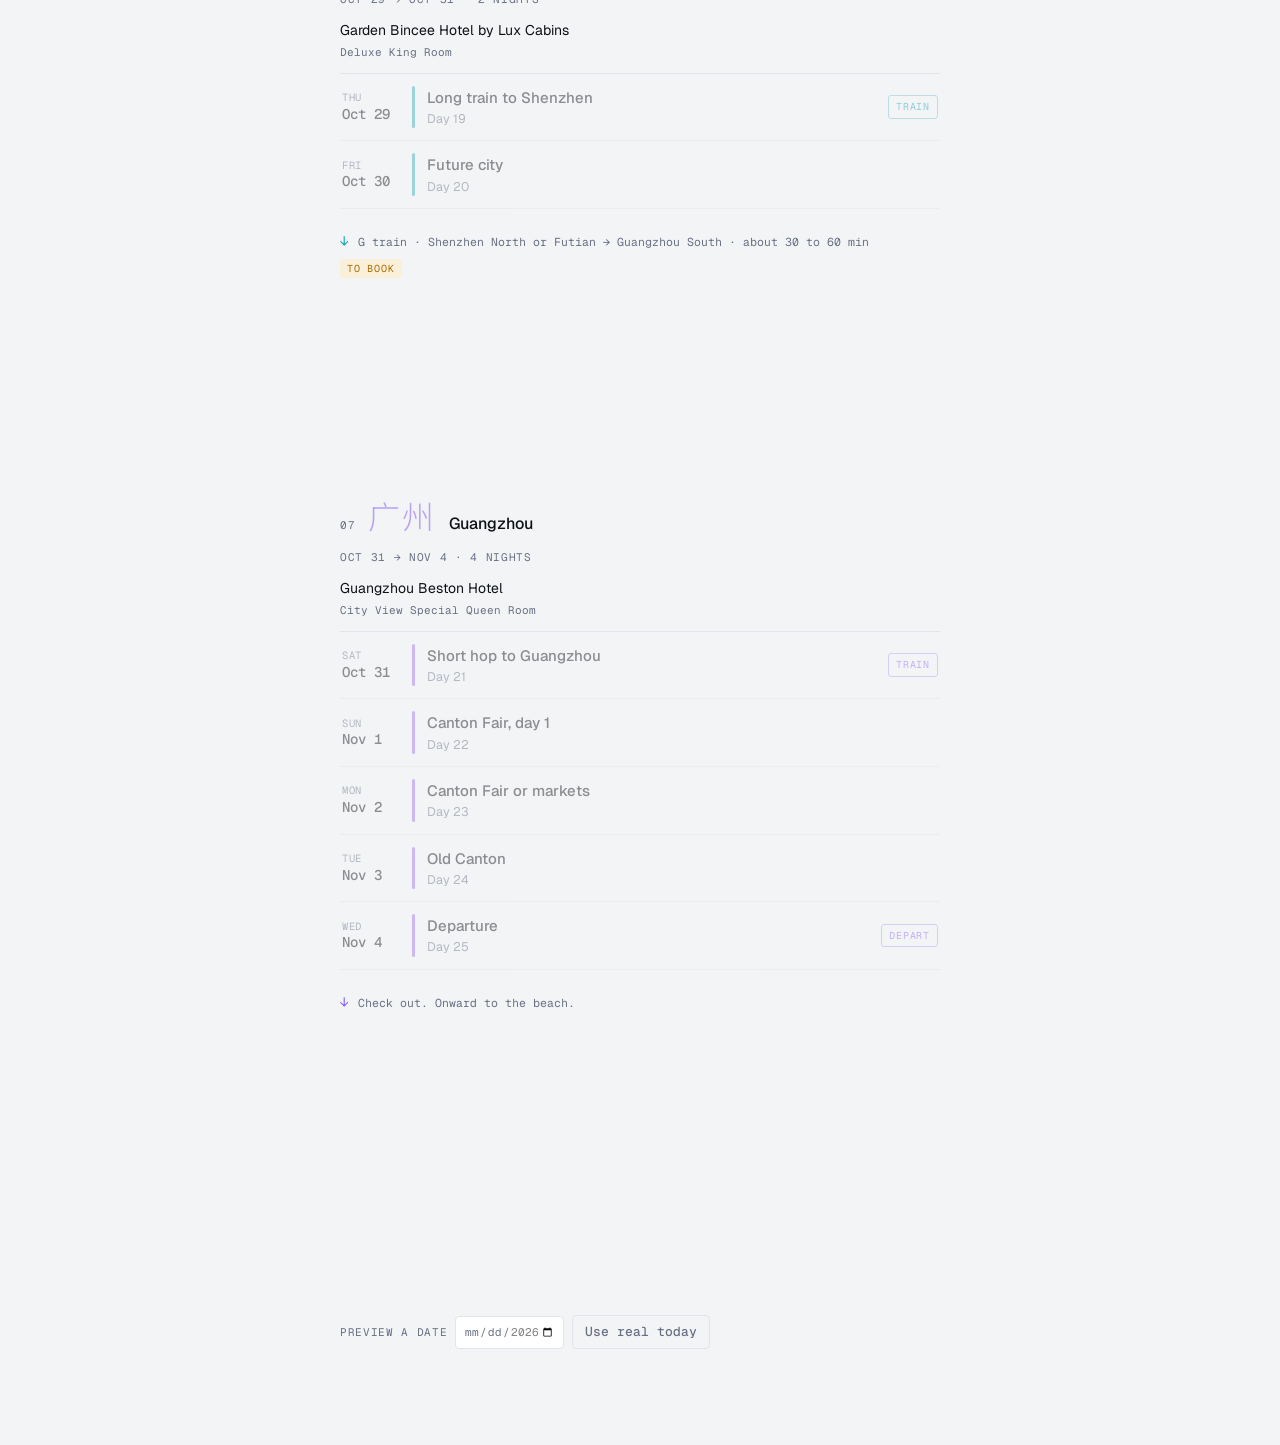
==== commit 69b38113: "Add Dongsi and Cenchi to Beijing (Oct 17) Co-Authored-By: Claude Opus 5.5 <noreply@anthropic.com> Cl" ====
--- a/docs/index.html
+++ b/docs/index.html
@@ -347,7 +347,7 @@
     'Jingshan Park hill for the sunset view over the palace roofs'],
     tip:'Bring the passport you booked with, it is your ticket at the gate. Closed Mondays.'},
   '2026-10-16':{t:'Great Wall day',i:['Mutianyu section: cable car up, toboggan down','Leave early, back in the city by late afternoon','Hotpot or jianbing street snack at night']},
-  '2026-10-17':{t:'Design and hutongs',i:['798 Art District galleries','Galaxy SOHO (Zaha Hadid) for architecture photos','Sanlitun for fashion and brand browsing','Gulou and Nanluoguxiang hutongs in the evening']},
+  '2026-10-17':{t:'Design and hutongs',i:['798 Art District galleries','Galaxy SOHO (Zaha Hadid) for architecture photos','Sanlitun for fashion and brand browsing','Dongsi Subdistrict (东四): walk the Dongsi Santiao to Batiao hutongs','Cenchi','Gulou and Nanluoguxiang hutongs in the evening']},
   '2026-10-18':{t:"Train to Xi'an",i:['Check out, ride west','Muslim Quarter (Huimin Street) right next to the hotel: roujiamo, yangrou paomo, persimmon cakes','Bell and Drum Towers lit at night']},
   '2026-10-19':{t:'Terracotta Warriors',i:[
     {text:'Terracotta Army museum, go early (Pit 1 first)',status:'tobook'},
